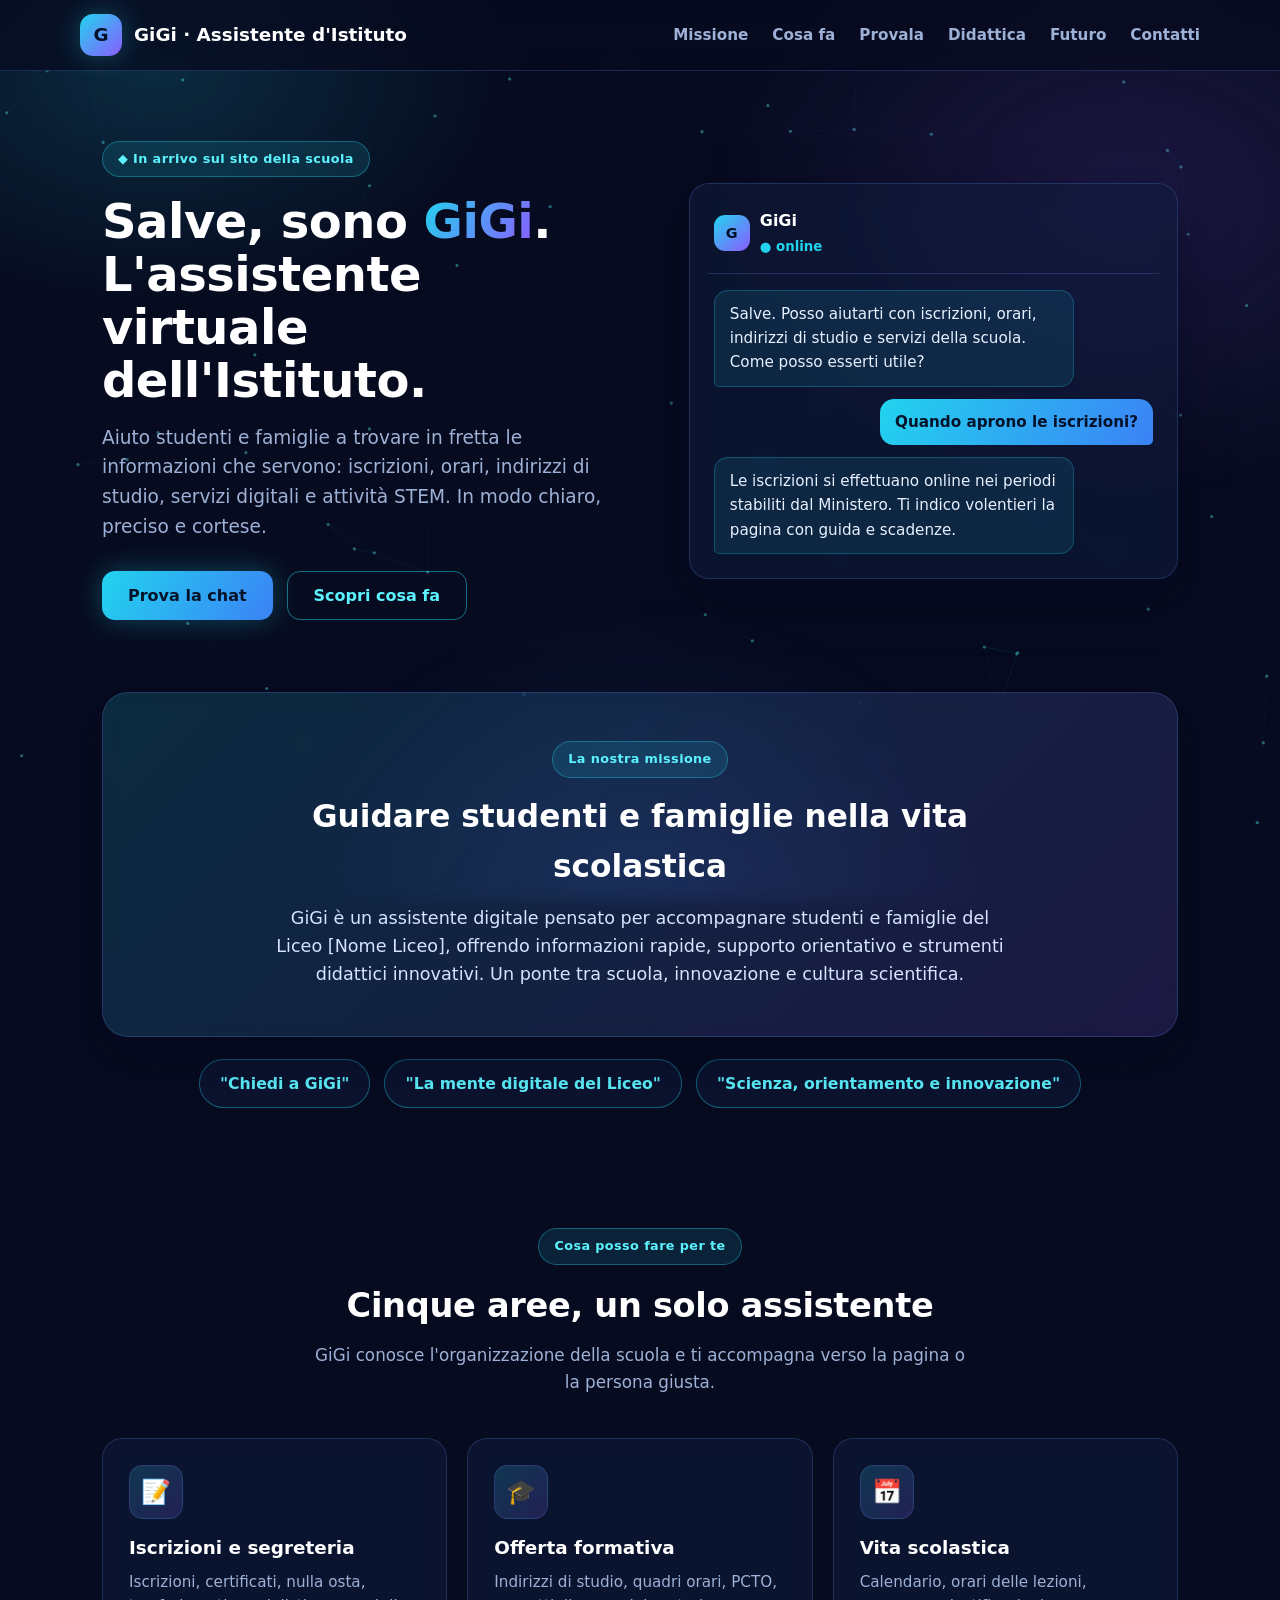
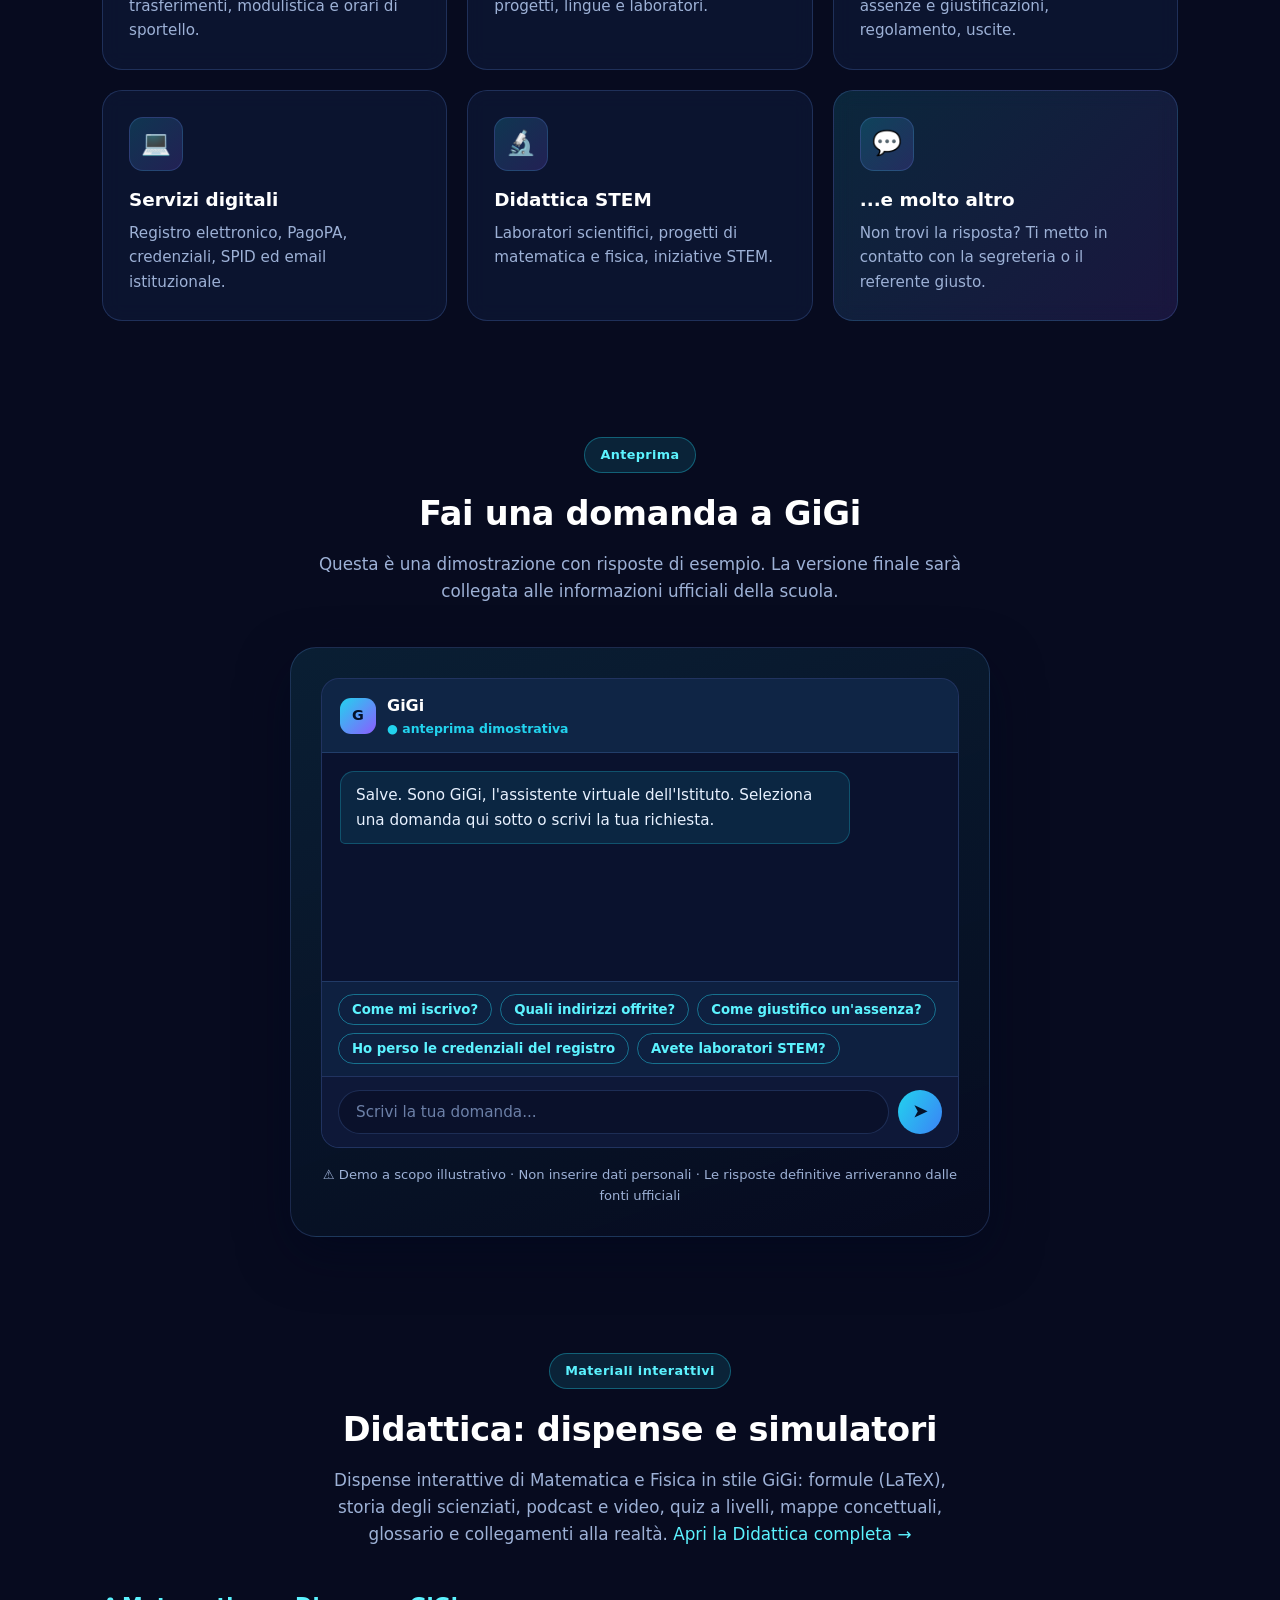
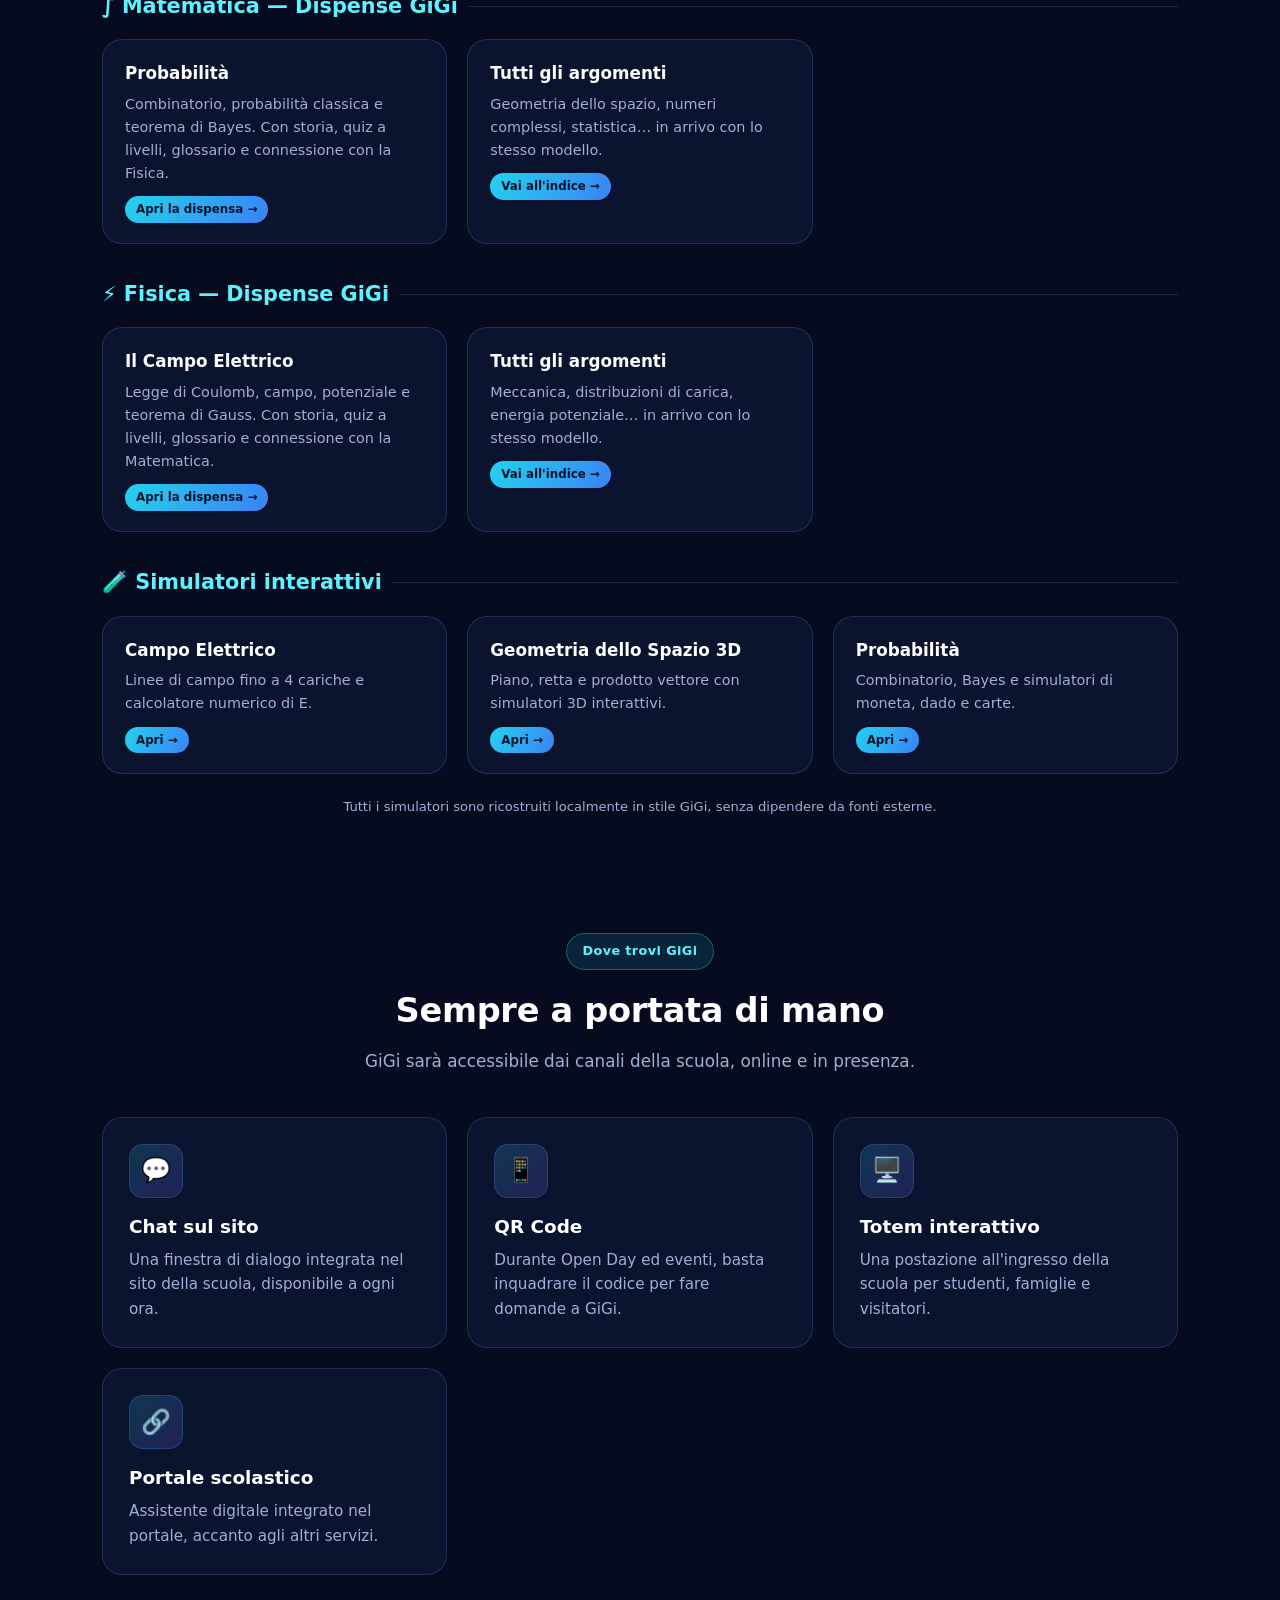
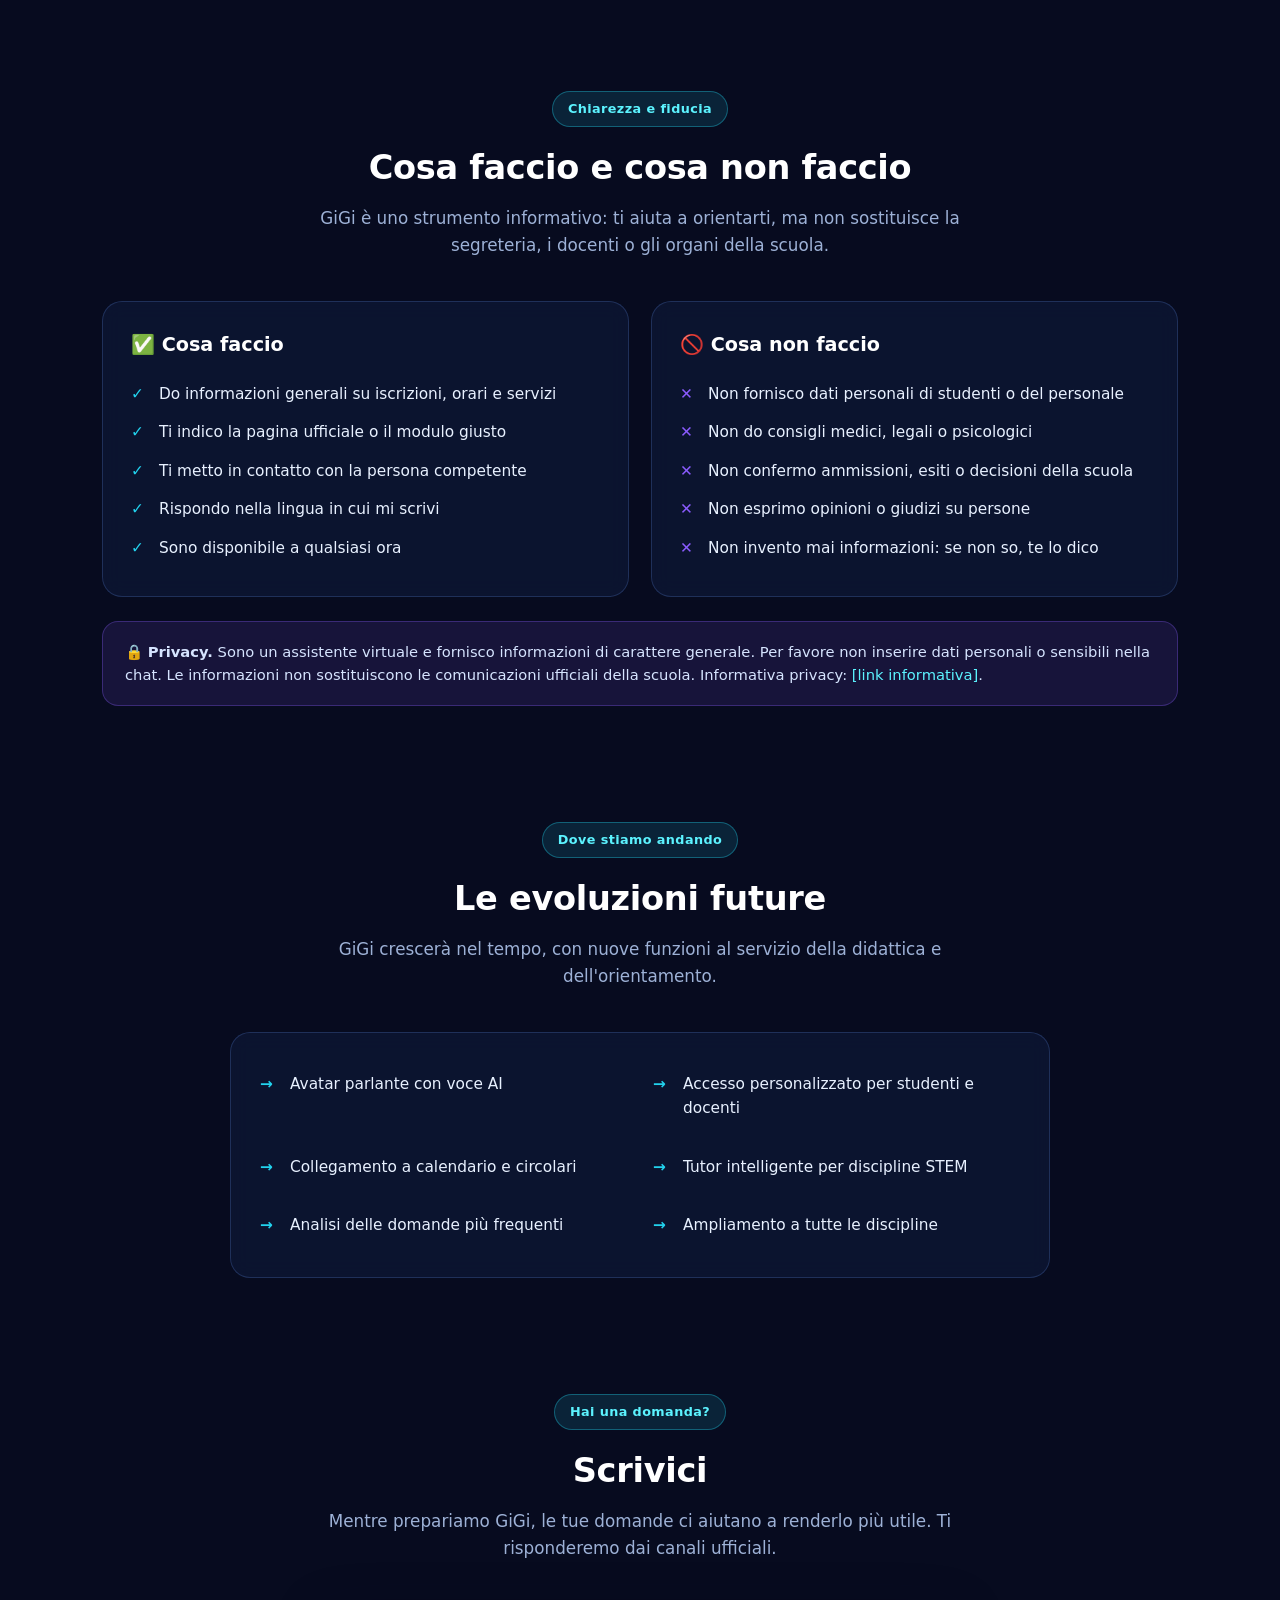
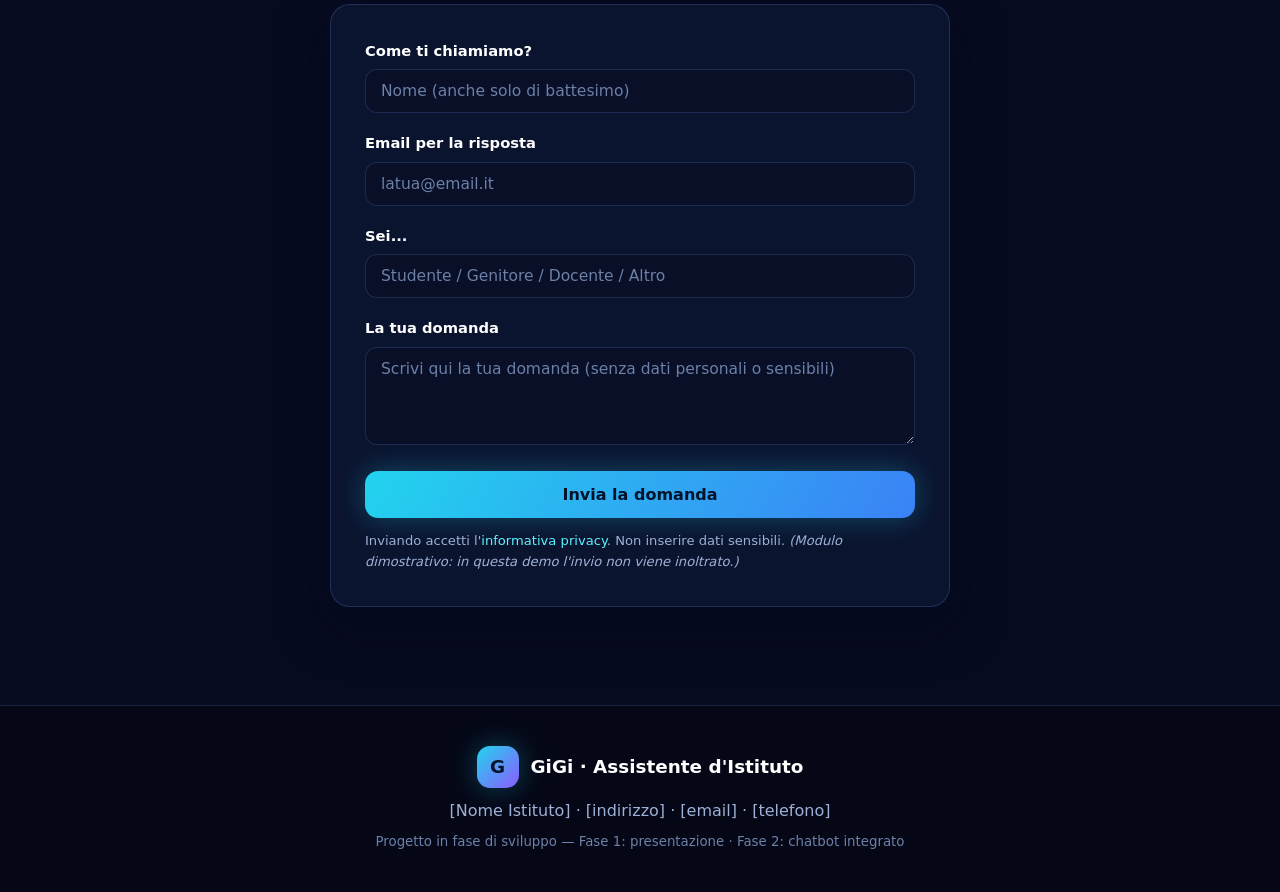
==== index.html @ d3230849 "Settimo commit aggiunti file didattica" ====
<!DOCTYPE html>
<html lang="it">
<head>
<meta charset="UTF-8">
<meta name="viewport" content="width=device-width, initial-scale=1.0">
<title>GiGi — l'assistente virtuale dell'Istituto</title>
<style>
  :root{
    --bg:#070b1f;--bg2:#0b1230;--panel:rgba(16,26,58,.62);--panel-solid:#0e1838;
    --cyan:#22d3ee;--cyan-bright:#5cf3ff;--blue:#3b82f6;--violet:#8b5cff;
    --ink:#e8f1ff;--muted:#9db1d6;--line:rgba(110,160,255,.20);
    --glow:0 0 28px rgba(34,211,238,.30);--shadow:0 18px 50px rgba(0,8,30,.55);--radius:20px;
  }
  *{box-sizing:border-box;margin:0;padding:0}
  html{scroll-behavior:smooth}
  body{font-family:'Segoe UI',system-ui,-apple-system,sans-serif;background:var(--bg);color:var(--ink);line-height:1.6;overflow-x:hidden}
  #neural{position:fixed;inset:0;z-index:0;opacity:.55}
  .glow-bg{position:fixed;inset:0;z-index:0;pointer-events:none;background:radial-gradient(600px 400px at 12% 8%,rgba(34,211,238,.16),transparent 60%),radial-gradient(700px 500px at 88% 22%,rgba(139,92,255,.16),transparent 60%),radial-gradient(600px 500px at 50% 100%,rgba(59,130,246,.14),transparent 60%)}
  .wrap{max-width:1120px;margin:0 auto;padding:0 22px;position:relative;z-index:2}
  a{color:var(--cyan-bright);text-decoration:none}
  header{position:sticky;top:0;z-index:30;background:rgba(7,11,31,.72);backdrop-filter:blur(14px);border-bottom:1px solid var(--line)}
  .nav{display:flex;align-items:center;justify-content:space-between;padding:14px 0}
  .brand{display:flex;align-items:center;gap:12px;font-weight:700;font-size:1.15rem;color:#fff}
  .badge{width:42px;height:42px;border-radius:13px;background:linear-gradient(135deg,var(--cyan),var(--violet));display:grid;place-items:center;color:#04122a;font-weight:800;box-shadow:var(--glow)}
  .nav-links{display:flex;gap:24px;font-size:.95rem;font-weight:600}
  .nav-links a{color:var(--muted)}
  .nav-links a:hover{color:var(--cyan-bright)}
  @media(max-width:780px){.nav-links{display:none}}
  .hero{display:grid;grid-template-columns:1.05fr .95fr;gap:46px;align-items:center;padding:70px 0 54px}
  @media(max-width:860px){.hero{grid-template-columns:1fr;gap:34px;text-align:center}}
  .pill{display:inline-block;background:rgba(34,211,238,.12);color:var(--cyan-bright);font-weight:700;font-size:.8rem;padding:7px 15px;border-radius:999px;letter-spacing:.4px;border:1px solid rgba(34,211,238,.35)}
  .hero h1{font-size:3rem;line-height:1.1;color:#fff;margin:18px 0 16px;font-weight:800;letter-spacing:-.5px}
  .hero h1 span{background:linear-gradient(120deg,var(--cyan),var(--violet));-webkit-background-clip:text;background-clip:text;-webkit-text-fill-color:transparent}
  .hero p.lead{font-size:1.16rem;color:var(--muted);max-width:520px}
  @media(max-width:860px){.hero p.lead{margin:0 auto}}
  .cta-row{display:flex;gap:14px;margin-top:30px;flex-wrap:wrap}
  @media(max-width:860px){.cta-row{justify-content:center}}
  .btn{border:none;cursor:pointer;font-family:inherit;font-weight:700;font-size:1rem;padding:14px 26px;border-radius:13px;transition:transform .15s ease,box-shadow .2s ease}
  .btn-primary{background:linear-gradient(120deg,var(--cyan),var(--blue));color:#04122a;box-shadow:var(--glow)}
  .btn-primary:hover{transform:translateY(-2px);box-shadow:0 0 38px rgba(34,211,238,.5)}
  .btn-ghost{background:transparent;color:var(--cyan-bright);border:1.5px solid rgba(34,211,238,.5)}
  .btn-ghost:hover{background:rgba(34,211,238,.1)}
  .glass{background:var(--panel);border:1px solid var(--line);border-radius:var(--radius);backdrop-filter:blur(10px)}
  .preview{padding:18px;box-shadow:var(--shadow)}
  .preview .top{display:flex;align-items:center;gap:10px;padding:6px 6px 14px;border-bottom:1px solid var(--line)}
  .dot{width:36px;height:36px;border-radius:11px;background:linear-gradient(135deg,var(--cyan),var(--violet));display:grid;place-items:center;color:#04122a;font-weight:800;font-size:.9rem}
  .preview .top b{color:#fff}
  .preview .top small{color:var(--cyan);font-weight:700}
  .bubbles{padding:16px 6px 6px;display:flex;flex-direction:column;gap:12px}
  .b{max-width:82%;padding:11px 15px;border-radius:14px;font-size:.95rem}
  .b.bot{background:rgba(34,211,238,.10);color:var(--ink);border:1px solid rgba(34,211,238,.25);border-bottom-left-radius:5px;align-self:flex-start}
  .b.user{background:linear-gradient(120deg,var(--cyan),var(--blue));color:#04122a;font-weight:600;border-bottom-right-radius:5px;align-self:flex-end}
  section.block{padding:58px 0;position:relative;z-index:2}
  .section-head{text-align:center;max-width:660px;margin:0 auto 42px}
  .section-head .pill{margin-bottom:14px}
  .section-head h2{font-size:2.1rem;color:#fff;font-weight:800;letter-spacing:-.3px}
  .section-head p{color:var(--muted);margin-top:10px;font-size:1.05rem}
  .mission{position:relative;overflow:hidden;border-radius:26px;padding:48px 38px;text-align:center;box-shadow:var(--shadow);background:linear-gradient(135deg,rgba(34,211,238,.16),rgba(139,92,255,.16));border:1px solid var(--line);backdrop-filter:blur(8px)}
  .mission h2{font-size:1.95rem;font-weight:800;margin:14px auto 12px;max-width:780px;color:#fff}
  .mission p{font-size:1.1rem;max-width:730px;margin:0 auto;color:#d6e4ff}
  .band{display:flex;flex-wrap:wrap;justify-content:center;gap:14px;padding:22px 0 4px}
  .slogan{background:rgba(16,26,58,.6);border:1px solid rgba(34,211,238,.4);color:var(--cyan-bright);font-weight:700;padding:11px 20px;border-radius:999px;font-size:.98rem}
  .grid{display:grid;grid-template-columns:repeat(3,1fr);gap:20px}
  @media(max-width:860px){.grid{grid-template-columns:1fr 1fr}}
  @media(max-width:560px){.grid{grid-template-columns:1fr}}
  .card{padding:26px;transition:transform .15s ease,box-shadow .2s ease,border-color .2s ease}
  .card:hover{transform:translateY(-5px);box-shadow:var(--glow);border-color:rgba(34,211,238,.5)}
  .ic{width:54px;height:54px;border-radius:14px;background:linear-gradient(135deg,rgba(34,211,238,.18),rgba(139,92,255,.18));border:1px solid var(--line);display:grid;place-items:center;font-size:1.5rem;margin-bottom:14px}
  .card h3{color:#fff;font-size:1.15rem;margin-bottom:7px}
  .card p{color:var(--muted);font-size:.95rem}
  .card.accent{background:linear-gradient(135deg,rgba(34,211,238,.14),rgba(139,92,255,.14))}
  .demo-wrap{border-radius:26px;padding:30px;box-shadow:var(--shadow);max-width:700px;margin:0 auto;background:linear-gradient(160deg,rgba(34,211,238,.10),rgba(7,11,31,.2));border:1px solid var(--line)}
  .chat{background:var(--panel-solid);border-radius:18px;border:1px solid var(--line);overflow:hidden;display:flex;flex-direction:column;height:470px}
  .chat-head{display:flex;align-items:center;gap:11px;padding:14px 18px;background:rgba(34,211,238,.07);border-bottom:1px solid var(--line)}
  .chat-head b{color:#fff}
  .chat-head small{display:block;color:var(--cyan);font-weight:700;font-size:.78rem}
  .chat-body{flex:1;overflow-y:auto;padding:18px;display:flex;flex-direction:column;gap:12px;background:rgba(7,11,31,.4)}
  .chat-body .b{max-width:85%}
  .suggest{display:flex;flex-wrap:wrap;gap:8px;padding:12px 16px;border-top:1px solid var(--line);background:rgba(34,211,238,.04)}
  .chip{background:transparent;border:1px solid rgba(34,211,238,.45);color:var(--cyan-bright);font-family:inherit;font-weight:600;font-size:.83rem;padding:7px 13px;border-radius:999px;cursor:pointer;transition:all .15s ease}
  .chip:hover{background:var(--cyan);color:#04122a}
  .chat-input{display:flex;gap:9px;padding:13px 16px;border-top:1px solid var(--line);background:var(--panel-solid)}
  .chat-input input{flex:1;border:1px solid var(--line);background:rgba(7,11,31,.5);color:var(--ink);border-radius:999px;padding:11px 17px;font-family:inherit;font-size:.95rem;outline:none}
  .chat-input input::placeholder{color:#6c80a8}
  .chat-input input:focus{border-color:var(--cyan)}
  .chat-input button{border:none;background:linear-gradient(120deg,var(--cyan),var(--blue));color:#04122a;width:44px;height:44px;border-radius:50%;cursor:pointer;font-size:1.05rem;display:grid;place-items:center;font-weight:800}
  .demo-note{text-align:center;color:var(--muted);font-size:.82rem;margin-top:16px}
  .dgroup{display:flex;align-items:center;gap:10px;font-size:1.3rem;color:var(--cyan-bright);margin:34px 0 16px;font-weight:700}
  .dgroup::after{content:"";flex:1;height:1px;background:var(--line)}
  .dcard{display:block;padding:20px 22px;text-decoration:none}
  .dcard h3{color:#fff;font-size:1.05rem;margin-bottom:6px}
  .dcard p{color:var(--muted);font-size:.9rem;margin-bottom:10px}
  .dcard .tag{display:inline-block;font-size:.74rem;font-weight:700;color:#04122a;background:linear-gradient(120deg,var(--cyan),var(--blue));padding:4px 11px;border-radius:999px}
  .dcard.soon{opacity:.65}
  .dcard.soon .tag{background:rgba(139,92,255,.3);color:var(--cyan-bright)}
  .two{display:grid;grid-template-columns:1fr 1fr;gap:22px}
  @media(max-width:760px){.two{grid-template-columns:1fr}}
  .panel{padding:28px}
  .panel h3{color:#fff;display:flex;align-items:center;gap:9px;margin-bottom:14px;font-size:1.2rem}
  .panel ul{list-style:none}
  .panel li{padding:7px 0 7px 28px;position:relative;color:var(--ink);font-size:.96rem}
  .panel.do li::before{content:"✓";position:absolute;left:0;color:var(--cyan);font-weight:800}
  .panel.dont li::before{content:"✕";position:absolute;left:0;color:var(--violet);font-weight:800}
  .disclaimer{border-radius:16px;padding:18px 22px;margin-top:24px;color:#d6e4ff;font-size:.92rem;background:rgba(139,92,255,.12);border:1px solid rgba(139,92,255,.3)}
  .future{display:grid;grid-template-columns:1fr 1fr;gap:12px 26px;max-width:760px;margin:0 auto}
  @media(max-width:620px){.future{grid-template-columns:1fr}}
  .future li{list-style:none;padding:11px 0 11px 30px;position:relative;color:var(--ink)}
  .future li::before{content:"→";position:absolute;left:0;color:var(--cyan);font-weight:800}
  .form-wrap{max-width:620px;margin:0 auto;padding:34px;box-shadow:var(--shadow)}
  .field{margin-bottom:18px}
  .field label{display:block;font-weight:700;color:#fff;margin-bottom:7px;font-size:.92rem}
  .field input,.field textarea{width:100%;border:1px solid var(--line);background:rgba(7,11,31,.5);color:var(--ink);border-radius:12px;padding:12px 15px;font-family:inherit;font-size:.97rem;outline:none;resize:vertical}
  .field input::placeholder,.field textarea::placeholder{color:#6c80a8}
  .field input:focus,.field textarea:focus{border-color:var(--cyan)}
  .form-msg{display:none;background:rgba(34,211,238,.12);color:var(--cyan-bright);border:1px solid rgba(34,211,238,.35);border-radius:12px;padding:14px 18px;margin-top:8px;font-weight:600}
  .privacy-mini{font-size:.82rem;color:var(--muted);margin-top:12px}
  footer{background:rgba(5,8,22,.85);color:#aebbd6;padding:40px 0;margin-top:40px;text-align:center;border-top:1px solid var(--line);position:relative;z-index:2}
  footer .brand{color:#fff;justify-content:center;margin-bottom:10px}
  footer p{color:var(--muted)}
  footer small{color:#6c80a8;display:block;margin-top:8px}
</style>
</head>
<body>

<canvas id="neural"></canvas>
<div class="glow-bg"></div>

<header>
  <div class="wrap nav">
    <div class="brand"><span class="badge">G</span> GiGi · Assistente d'Istituto</div>
    <nav class="nav-links">
      <a href="#missione">Missione</a>
      <a href="#aree">Cosa fa</a>
      <a href="#demo">Provala</a>
      <a href="#didattica">Didattica</a>
      <a href="#futuro">Futuro</a>
      <a href="#contatto">Contatti</a>
    </nav>
  </div>
</header>

<div class="wrap">
  <section class="hero">
    <div>
      <span class="pill">◆ In arrivo sul sito della scuola</span>
      <h1>Salve, sono <span>GiGi</span>.<br>L'assistente virtuale dell'Istituto.</h1>
      <p class="lead">Aiuto studenti e famiglie a trovare in fretta le informazioni che servono: iscrizioni, orari, indirizzi di studio, servizi digitali e attività STEM. In modo chiaro, preciso e cortese.</p>
      <div class="cta-row">
        <button class="btn btn-primary" onclick="document.getElementById('demo').scrollIntoView()">Prova la chat</button>
        <button class="btn btn-ghost" onclick="document.getElementById('aree').scrollIntoView()">Scopri cosa fa</button>
      </div>
    </div>
    <div class="preview glass" aria-hidden="true">
      <div class="top"><span class="dot">G</span><div><b>GiGi</b><br><small>● online</small></div></div>
      <div class="bubbles">
        <div class="b bot">Salve. Posso aiutarti con iscrizioni, orari, indirizzi di studio e servizi della scuola. Come posso esserti utile?</div>
        <div class="b user">Quando aprono le iscrizioni?</div>
        <div class="b bot">Le iscrizioni si effettuano online nei periodi stabiliti dal Ministero. Ti indico volentieri la pagina con guida e scadenze.</div>
      </div>
    </div>
  </section>
</div>

<div class="wrap">
  <section class="block" id="missione" style="padding-top:18px">
    <div class="mission">
      <span class="pill">La nostra missione</span>
      <h2>Guidare studenti e famiglie nella vita scolastica</h2>
      <p>GiGi è un assistente digitale pensato per accompagnare studenti e famiglie del Liceo [Nome Liceo], offrendo informazioni rapide, supporto orientativo e strumenti didattici innovativi. Un ponte tra scuola, innovazione e cultura scientifica.</p>
    </div>
    <div class="band">
      <span class="slogan">"Chiedi a GiGi"</span>
      <span class="slogan">"La mente digitale del Liceo"</span>
      <span class="slogan">"Scienza, orientamento e innovazione"</span>
    </div>
  </section>
</div>

<section class="block" id="aree">
  <div class="wrap">
    <div class="section-head">
      <span class="pill">Cosa posso fare per te</span>
      <h2>Cinque aree, un solo assistente</h2>
      <p>GiGi conosce l'organizzazione della scuola e ti accompagna verso la pagina o la persona giusta.</p>
    </div>
    <div class="grid">
      <div class="card glass"><div class="ic">📝</div><h3>Iscrizioni e segreteria</h3><p>Iscrizioni, certificati, nulla osta, trasferimenti, modulistica e orari di sportello.</p></div>
      <div class="card glass"><div class="ic">🎓</div><h3>Offerta formativa</h3><p>Indirizzi di studio, quadri orari, PCTO, progetti, lingue e laboratori.</p></div>
      <div class="card glass"><div class="ic">📅</div><h3>Vita scolastica</h3><p>Calendario, orari delle lezioni, assenze e giustificazioni, regolamento, uscite.</p></div>
      <div class="card glass"><div class="ic">💻</div><h3>Servizi digitali</h3><p>Registro elettronico, PagoPA, credenziali, SPID ed email istituzionale.</p></div>
      <div class="card glass"><div class="ic">🔬</div><h3>Didattica STEM</h3><p>Laboratori scientifici, progetti di matematica e fisica, iniziative STEM.</p></div>
      <div class="card glass accent"><div class="ic">💬</div><h3>...e molto altro</h3><p>Non trovi la risposta? Ti metto in contatto con la segreteria o il referente giusto.</p></div>
    </div>
  </div>
</section>

<section class="block" id="demo">
  <div class="wrap">
    <div class="section-head">
      <span class="pill">Anteprima</span>
      <h2>Fai una domanda a GiGi</h2>
      <p>Questa è una dimostrazione con risposte di esempio. La versione finale sarà collegata alle informazioni ufficiali della scuola.</p>
    </div>
    <div class="demo-wrap">
      <div class="chat">
        <div class="chat-head"><span class="dot" id="chatDot">G</span><div><b id="chatName">GiGi</b><small>● anteprima dimostrativa</small></div></div>
        <div class="chat-body" id="chatBody">
          <div class="b bot">Salve. Sono GiGi, l'assistente virtuale dell'Istituto. Seleziona una domanda qui sotto o scrivi la tua richiesta.</div>
        </div>
        <div class="suggest" id="suggest">
          <button class="chip" onclick="ask(this.textContent)">Come mi iscrivo?</button>
          <button class="chip" onclick="ask(this.textContent)">Quali indirizzi offrite?</button>
          <button class="chip" onclick="ask(this.textContent)">Come giustifico un'assenza?</button>
          <button class="chip" onclick="ask(this.textContent)">Ho perso le credenziali del registro</button>
          <button class="chip" onclick="ask(this.textContent)">Avete laboratori STEM?</button>
        </div>
        <form class="chat-input" onsubmit="return sendMsg(event)">
          <input id="chatInput" type="text" placeholder="Scrivi la tua domanda..." autocomplete="off">
          <button type="submit" aria-label="Invia">➤</button>
        </form>
      </div>
      <p class="demo-note">⚠ Demo a scopo illustrativo · Non inserire dati personali · Le risposte definitive arriveranno dalle fonti ufficiali</p>
    </div>
  </div>
</section>

<section class="block" id="didattica">
  <div class="wrap">
    <div class="section-head">
      <span class="pill">Materiali interattivi</span>
      <h2>Didattica: dispense e simulatori</h2>
      <p>Dispense interattive di Matematica e Fisica in stile GiGi: formule (LaTeX), storia degli scienziati, podcast e video, quiz a livelli, mappe concettuali, glossario e collegamenti alla realtà. <a href="didattica/index.html">Apri la Didattica completa →</a></p>
    </div>

    <h3 class="dgroup">∫ Matematica — Dispense GiGi</h3>
    <div class="grid">
      <a class="dcard card glass" href="didattica/matematica-probabilita.html"><h3>Probabilità</h3><p>Combinatorio, probabilità classica e teorema di Bayes. Con storia, quiz a livelli, glossario e connessione con la Fisica.</p><span class="tag">Apri la dispensa →</span></a>
      <a class="dcard card glass" href="didattica/index.html"><h3>Tutti gli argomenti</h3><p>Geometria dello spazio, numeri complessi, statistica… in arrivo con lo stesso modello.</p><span class="tag">Vai all'indice →</span></a>
    </div>

    <h3 class="dgroup">⚡ Fisica — Dispense GiGi</h3>
    <div class="grid">
      <a class="dcard card glass" href="didattica/fisica-campo-elettrico.html"><h3>Il Campo Elettrico</h3><p>Legge di Coulomb, campo, potenziale e teorema di Gauss. Con storia, quiz a livelli, glossario e connessione con la Matematica.</p><span class="tag">Apri la dispensa →</span></a>
      <a class="dcard card glass" href="didattica/index.html"><h3>Tutti gli argomenti</h3><p>Meccanica, distribuzioni di carica, energia potenziale… in arrivo con lo stesso modello.</p><span class="tag">Vai all'indice →</span></a>
    </div>

    <h3 class="dgroup">🧪 Simulatori interattivi</h3>
    <div class="grid">
      <a class="dcard card glass" href="didattica/sim-campo-elettrico.html"><h3>Campo Elettrico</h3><p>Linee di campo fino a 4 cariche e calcolatore numerico di E.</p><span class="tag">Apri →</span></a>
      <a class="dcard card glass" href="didattica/sim-geometria-spazio.html"><h3>Geometria dello Spazio 3D</h3><p>Piano, retta e prodotto vettore con simulatori 3D interattivi.</p><span class="tag">Apri →</span></a>
      <a class="dcard card glass" href="didattica/sim-probabilita.html"><h3>Probabilità</h3><p>Combinatorio, Bayes e simulatori di moneta, dado e carte.</p><span class="tag">Apri →</span></a>
    </div>

    <p class="demo-note" style="margin-top:22px">Tutti i simulatori sono ricostruiti localmente in stile GiGi, senza dipendere da fonti esterne.</p>
  </div>
</section>

<section class="block" id="modalita">
  <div class="wrap">
    <div class="section-head">
      <span class="pill">Dove trovi GiGi</span>
      <h2>Sempre a portata di mano</h2>
      <p>GiGi sarà accessibile dai canali della scuola, online e in presenza.</p>
    </div>
    <div class="grid">
      <div class="card glass"><div class="ic">💬</div><h3>Chat sul sito</h3><p>Una finestra di dialogo integrata nel sito della scuola, disponibile a ogni ora.</p></div>
      <div class="card glass"><div class="ic">📱</div><h3>QR Code</h3><p>Durante Open Day ed eventi, basta inquadrare il codice per fare domande a GiGi.</p></div>
      <div class="card glass"><div class="ic">🖥️</div><h3>Totem interattivo</h3><p>Una postazione all'ingresso della scuola per studenti, famiglie e visitatori.</p></div>
      <div class="card glass"><div class="ic">🔗</div><h3>Portale scolastico</h3><p>Assistente digitale integrato nel portale, accanto agli altri servizi.</p></div>
    </div>
  </div>
</section>

<section class="block" id="trasparenza">
  <div class="wrap">
    <div class="section-head">
      <span class="pill">Chiarezza e fiducia</span>
      <h2>Cosa faccio e cosa non faccio</h2>
      <p>GiGi è uno strumento informativo: ti aiuta a orientarti, ma non sostituisce la segreteria, i docenti o gli organi della scuola.</p>
    </div>
    <div class="two">
      <div class="panel glass do">
        <h3>✅ Cosa faccio</h3>
        <ul>
          <li>Do informazioni generali su iscrizioni, orari e servizi</li>
          <li>Ti indico la pagina ufficiale o il modulo giusto</li>
          <li>Ti metto in contatto con la persona competente</li>
          <li>Rispondo nella lingua in cui mi scrivi</li>
          <li>Sono disponibile a qualsiasi ora</li>
        </ul>
      </div>
      <div class="panel glass dont">
        <h3>🚫 Cosa non faccio</h3>
        <ul>
          <li>Non fornisco dati personali di studenti o del personale</li>
          <li>Non do consigli medici, legali o psicologici</li>
          <li>Non confermo ammissioni, esiti o decisioni della scuola</li>
          <li>Non esprimo opinioni o giudizi su persone</li>
          <li>Non invento mai informazioni: se non so, te lo dico</li>
        </ul>
      </div>
    </div>
    <div class="disclaimer">
      🔒 <b>Privacy.</b> Sono un assistente virtuale e fornisco informazioni di carattere generale. Per favore non inserire dati personali o sensibili nella chat. Le informazioni non sostituiscono le comunicazioni ufficiali della scuola. Informativa privacy: <a href="#">[link informativa]</a>.
    </div>
  </div>
</section>

<section class="block" id="futuro">
  <div class="wrap">
    <div class="section-head">
      <span class="pill">Dove stiamo andando</span>
      <h2>Le evoluzioni future</h2>
      <p>GiGi crescerà nel tempo, con nuove funzioni al servizio della didattica e dell'orientamento.</p>
    </div>
    <div class="panel glass" style="max-width:820px;margin:0 auto">
      <ul class="future">
        <li>Avatar parlante con voce AI</li>
        <li>Accesso personalizzato per studenti e docenti</li>
        <li>Collegamento a calendario e circolari</li>
        <li>Tutor intelligente per discipline STEM</li>
        <li>Analisi delle domande più frequenti</li>
        <li>Ampliamento a tutte le discipline</li>
      </ul>
    </div>
  </div>
</section>

<section class="block" id="contatto">
  <div class="wrap">
    <div class="section-head">
      <span class="pill">Hai una domanda?</span>
      <h2>Scrivici</h2>
      <p>Mentre prepariamo GiGi, le tue domande ci aiutano a renderlo più utile. Ti risponderemo dai canali ufficiali.</p>
    </div>
    <div class="form-wrap glass">
      <form onsubmit="return submitForm(event)">
        <div class="field">
          <label for="nome">Come ti chiamiamo?</label>
          <input id="nome" type="text" placeholder="Nome (anche solo di battesimo)" required>
        </div>
        <div class="field">
          <label for="email">Email per la risposta</label>
          <input id="email" type="email" placeholder="latua@email.it" required>
        </div>
        <div class="field">
          <label for="ruolo">Sei...</label>
          <input id="ruolo" type="text" placeholder="Studente / Genitore / Docente / Altro">
        </div>
        <div class="field">
          <label for="domanda">La tua domanda</label>
          <textarea id="domanda" rows="4" placeholder="Scrivi qui la tua domanda (senza dati personali o sensibili)" required></textarea>
        </div>
        <button class="btn btn-primary" type="submit" style="width:100%">Invia la domanda</button>
        <p class="privacy-mini">Inviando accetti l'<a href="#">informativa privacy</a>. Non inserire dati sensibili. <em>(Modulo dimostrativo: in questa demo l'invio non viene inoltrato.)</em></p>
        <div class="form-msg" id="formMsg">Grazie. La tua domanda è stata registrata (demo). Nella versione finale verrà inoltrata alla segreteria.</div>
      </form>
    </div>
  </div>
</section>

<footer>
  <div class="wrap">
    <div class="brand"><span class="badge">G</span> GiGi · Assistente d'Istituto</div>
    <p>[Nome Istituto] · [indirizzo] · [email] · [telefono]</p>
    <small>Progetto in fase di sviluppo — Fase 1: presentazione · Fase 2: chatbot integrato</small>
  </div>
</footer>

<script src="gigi.js"></script>
</body>
</html>
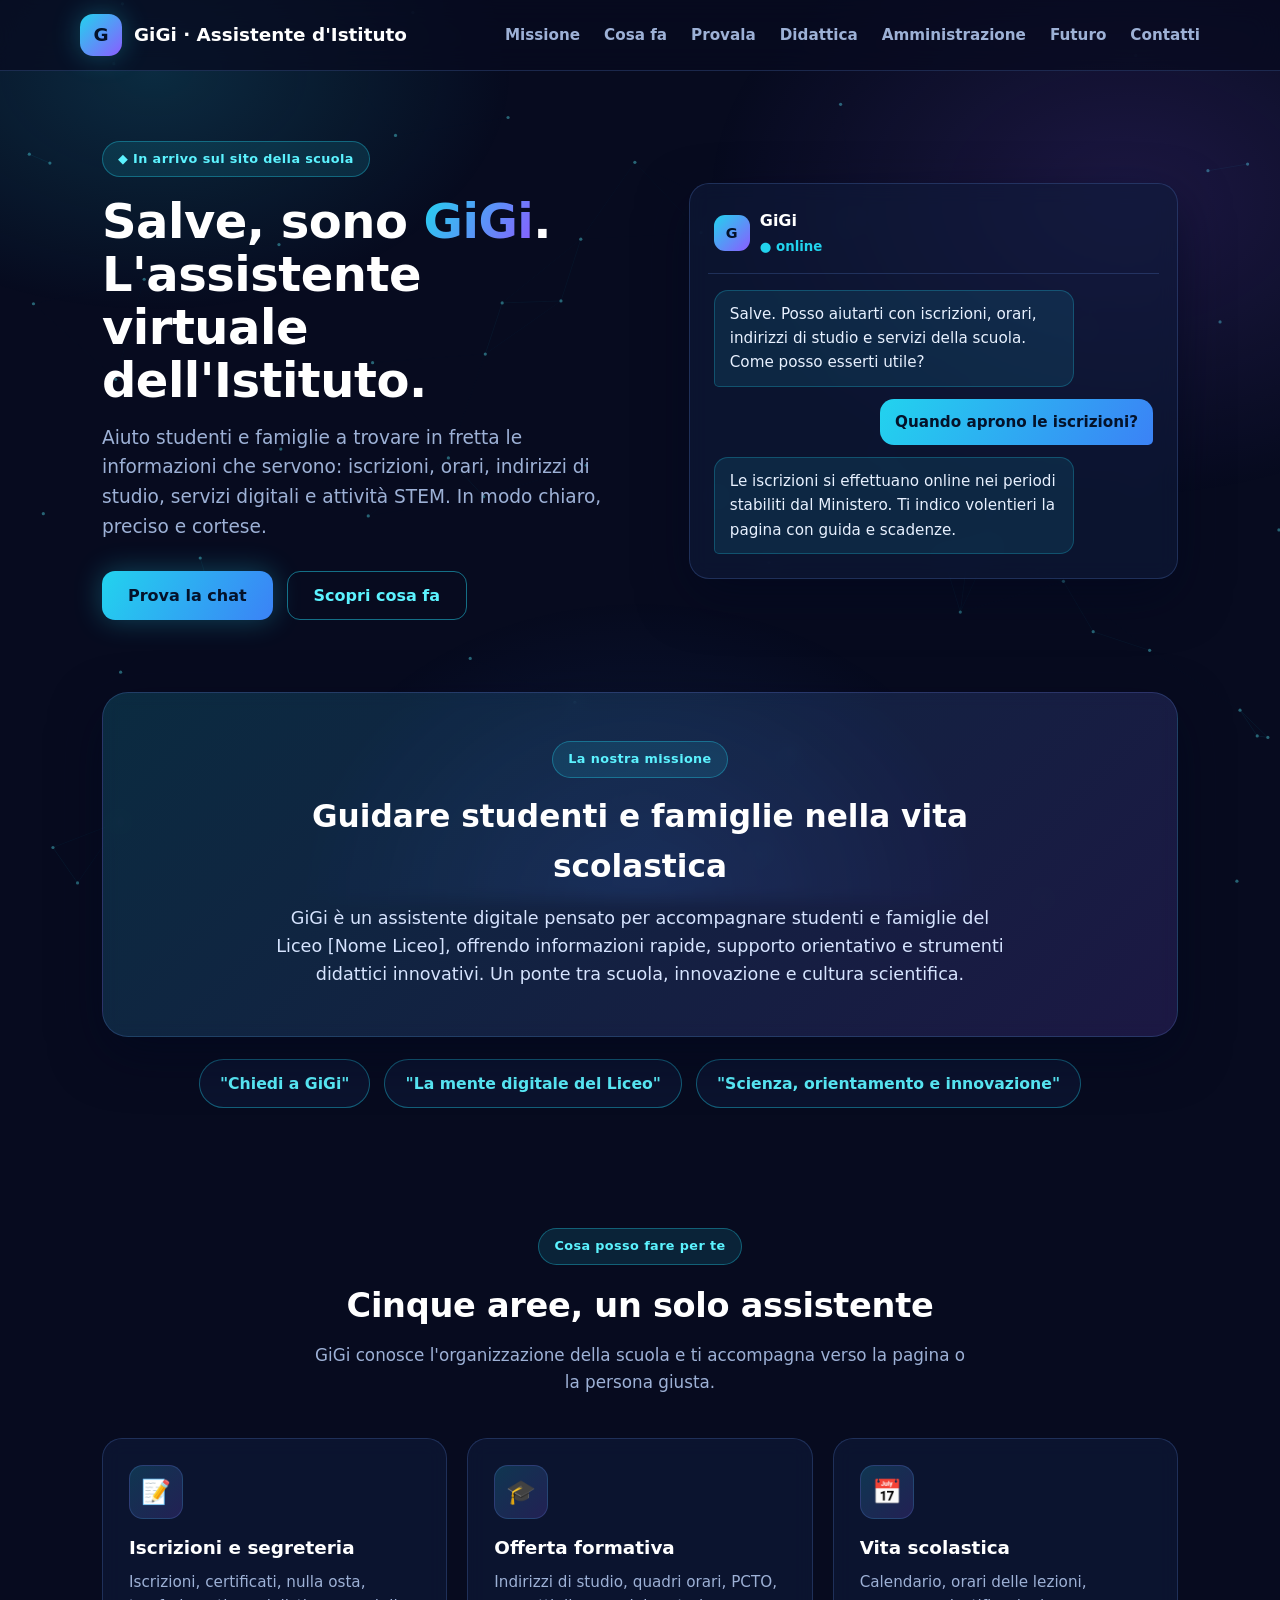
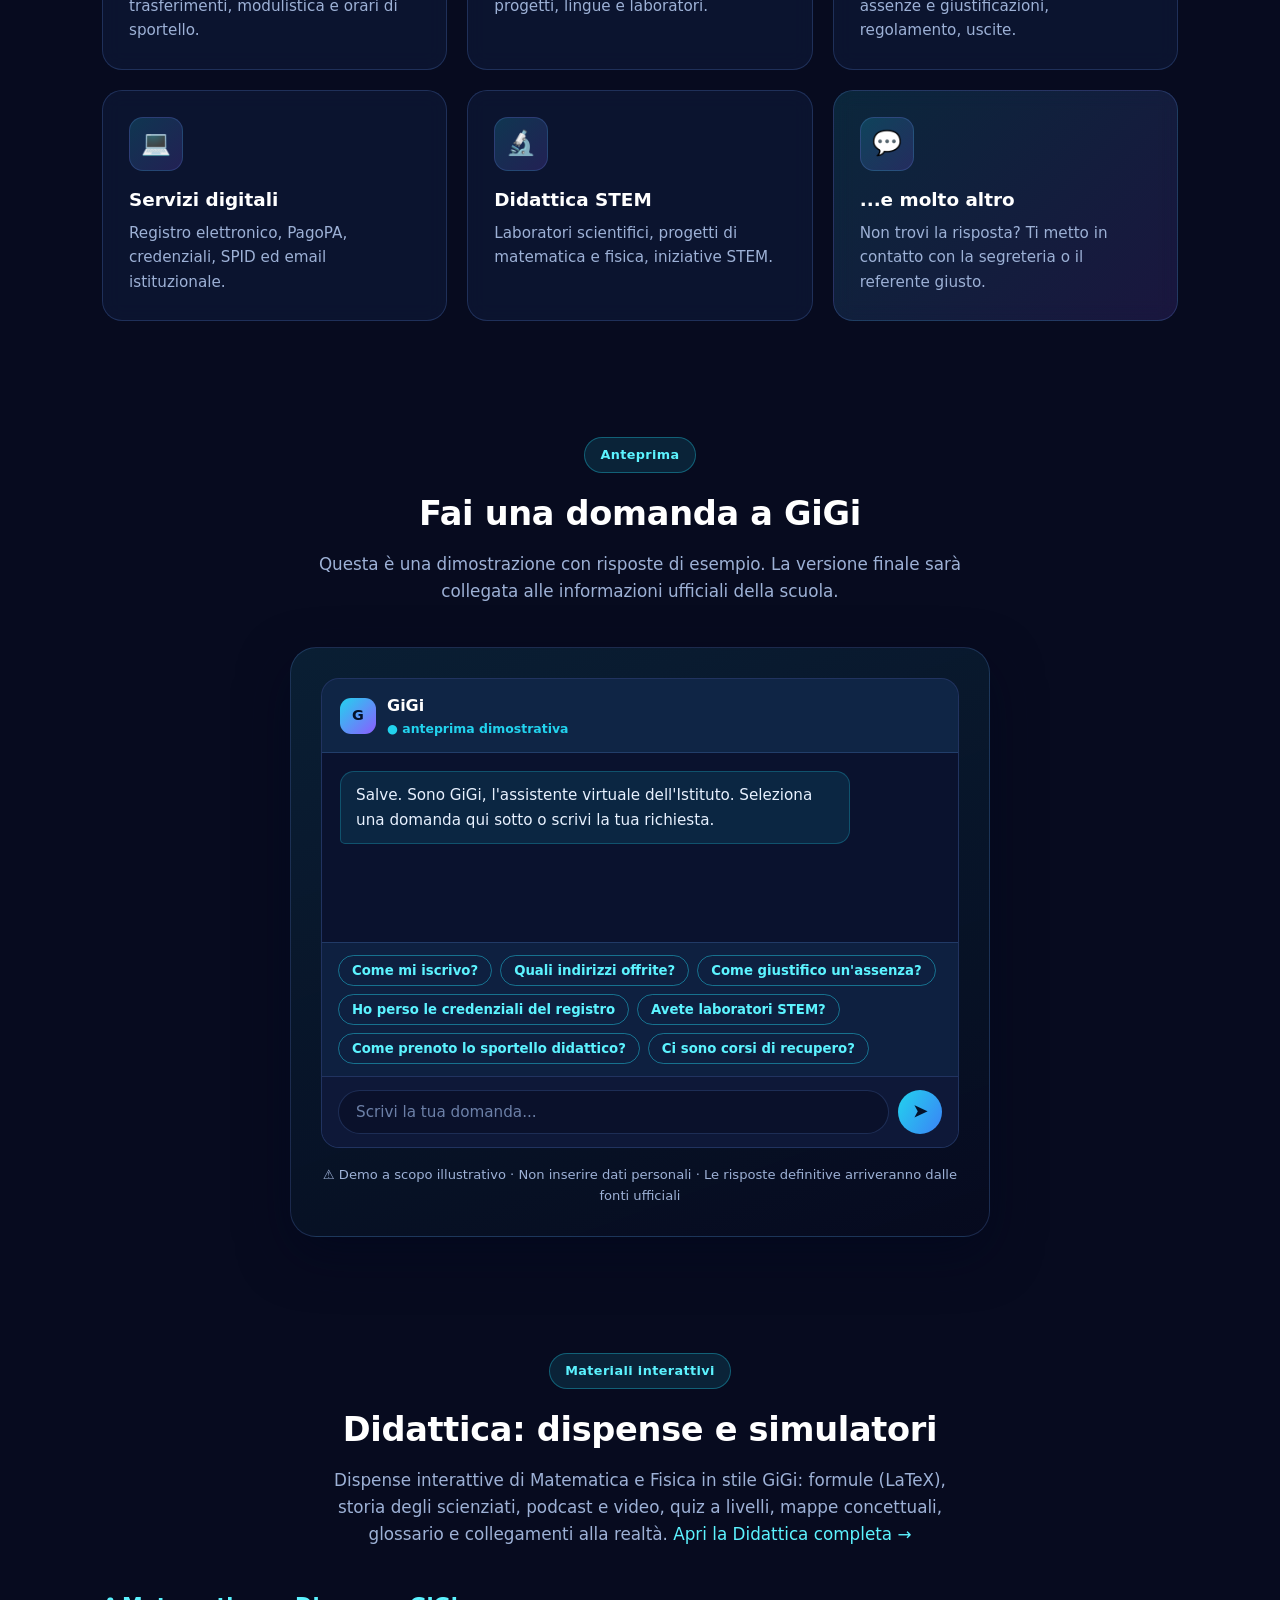
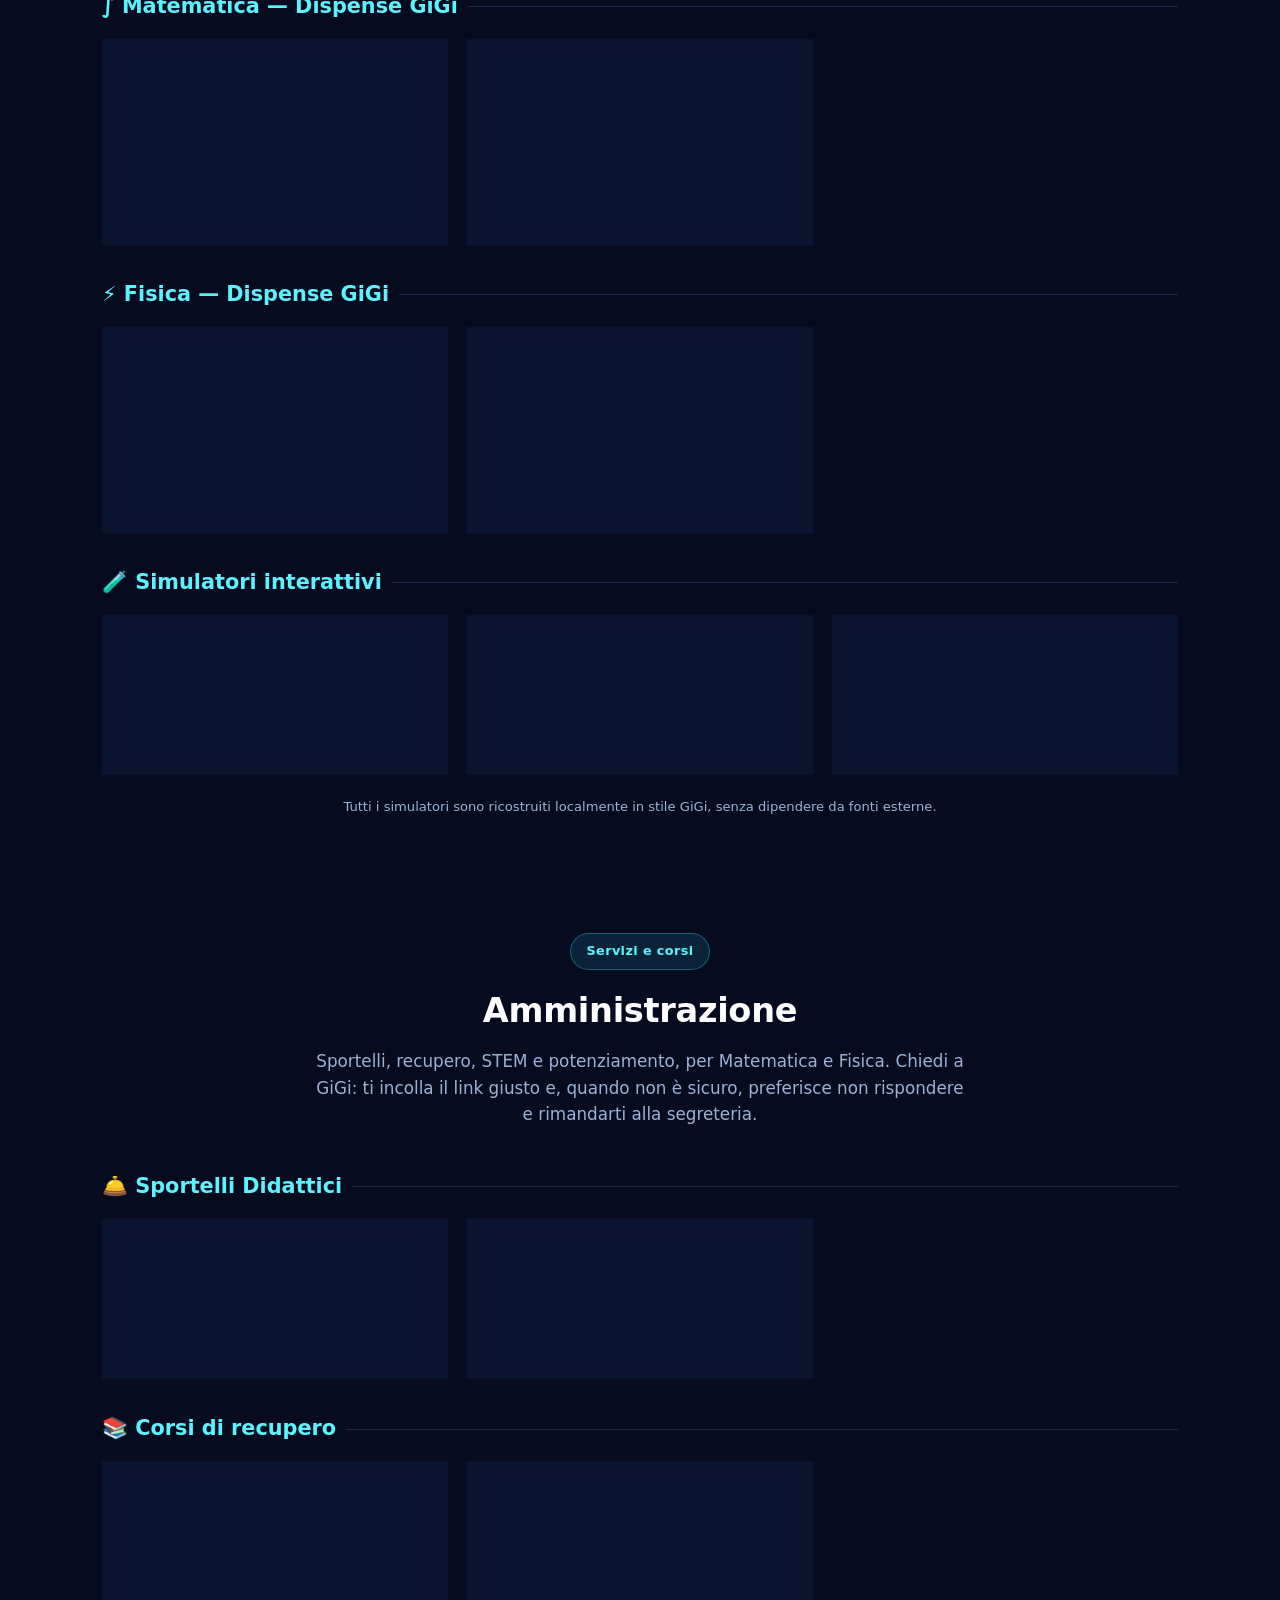
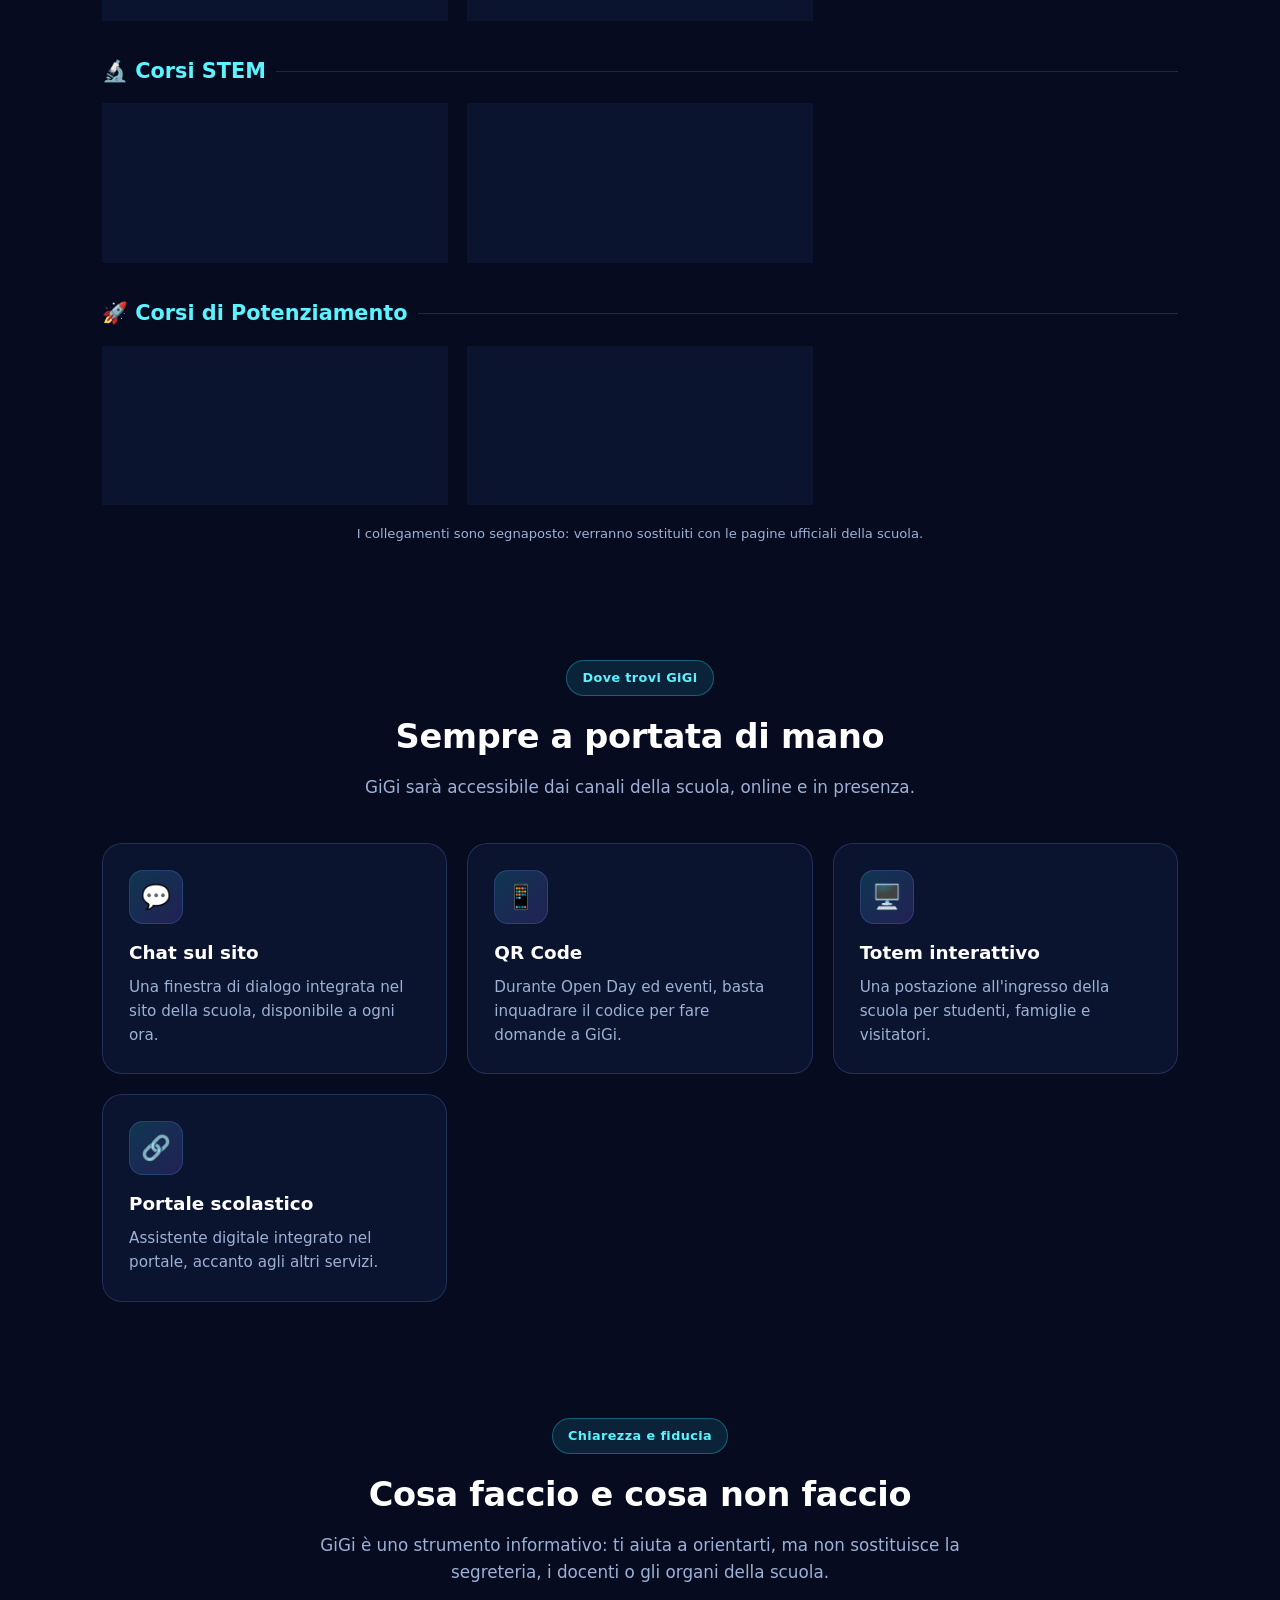
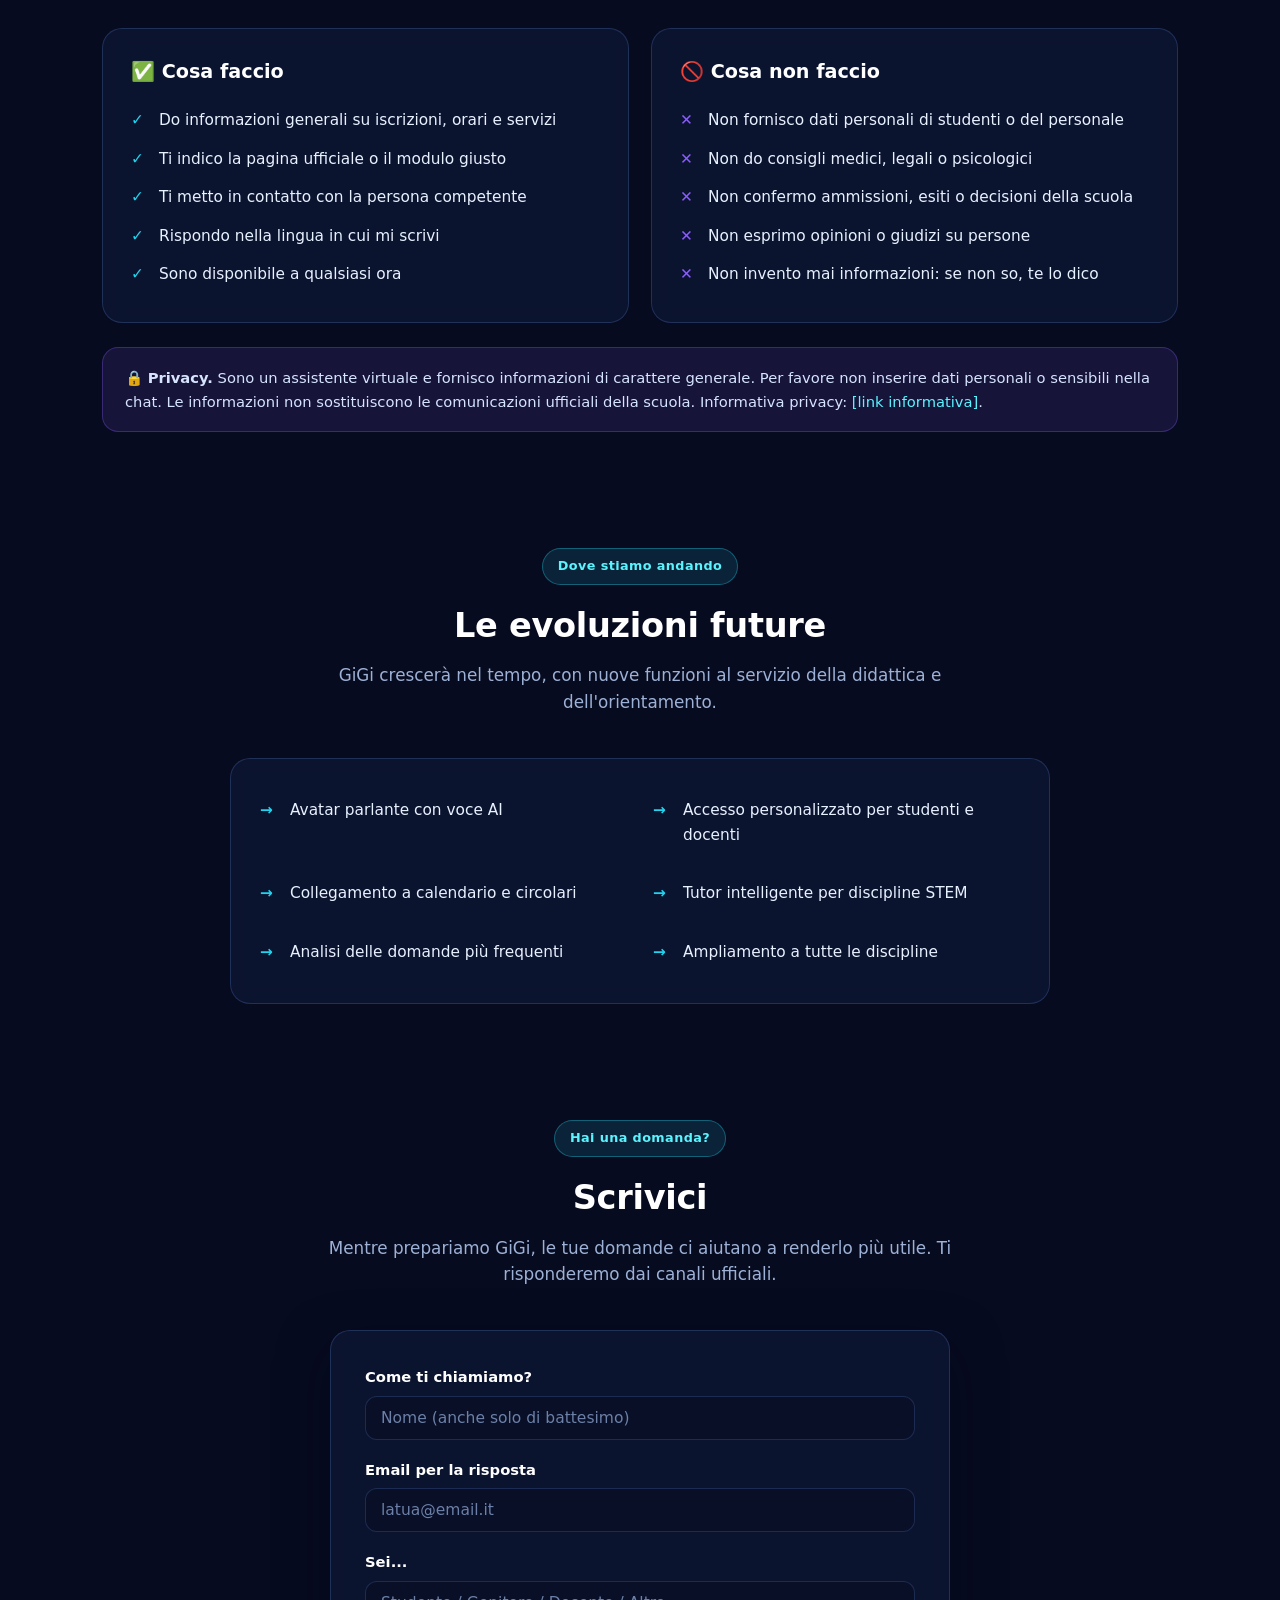
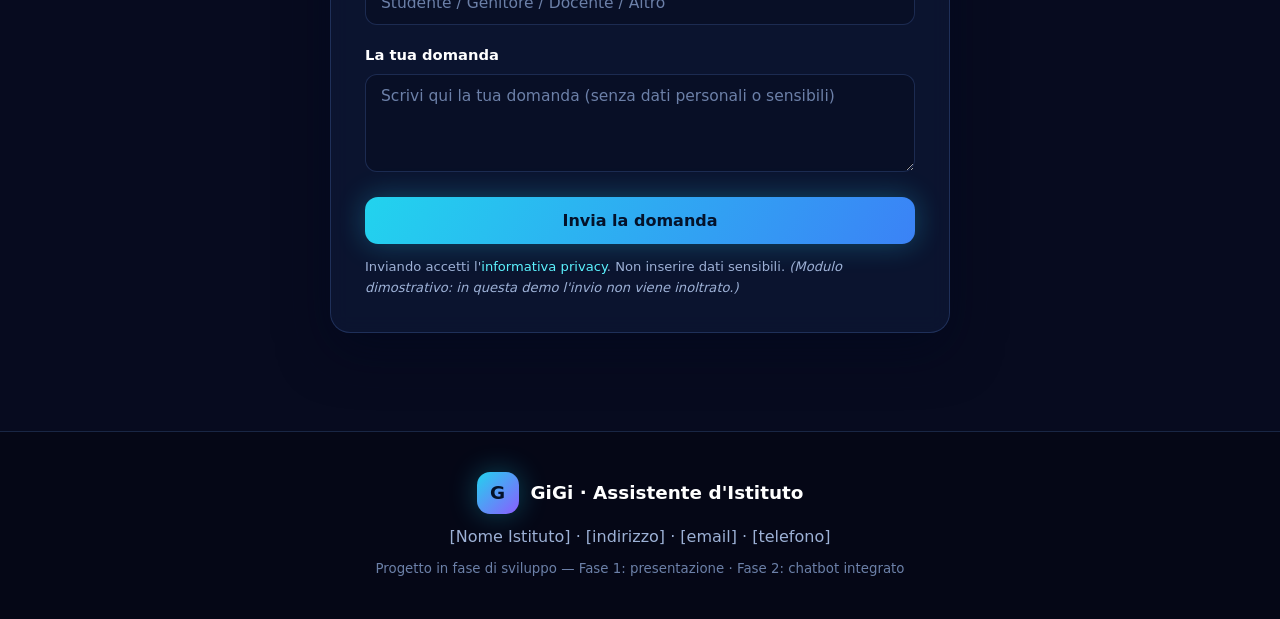
==== commit d50d3daf: "decimo commit adattamento smartphone/tablet" ====
--- a/index.html
+++ b/index.html
@@ -19,13 +19,20 @@
   .wrap{max-width:1120px;margin:0 auto;padding:0 22px;position:relative;z-index:2}
   a{color:var(--cyan-bright);text-decoration:none}
   header{position:sticky;top:0;z-index:30;background:rgba(7,11,31,.72);backdrop-filter:blur(14px);border-bottom:1px solid var(--line)}
-  .nav{display:flex;align-items:center;justify-content:space-between;padding:14px 0}
+  .nav{display:flex;align-items:center;justify-content:space-between;padding:14px 0;position:relative}
   .brand{display:flex;align-items:center;gap:12px;font-weight:700;font-size:1.15rem;color:#fff}
   .badge{width:42px;height:42px;border-radius:13px;background:linear-gradient(135deg,var(--cyan),var(--violet));display:grid;place-items:center;color:#04122a;font-weight:800;box-shadow:var(--glow)}
   .nav-links{display:flex;gap:24px;font-size:.95rem;font-weight:600}
   .nav-links a{color:var(--muted)}
   .nav-links a:hover{color:var(--cyan-bright)}
-  @media(max-width:780px){.nav-links{display:none}}
+  .menu-btn{display:none;background:rgba(34,211,238,.1);border:1px solid var(--line);color:var(--cyan-bright);border-radius:10px;padding:6px 12px;font-size:1.2rem;cursor:pointer;line-height:1}
+  @media(max-width:780px){
+    .nav-links{position:absolute;top:58px;right:12px;left:12px;flex-direction:column;gap:2px;background:rgba(10,16,40,.98);border:1px solid var(--line);border-radius:14px;padding:10px;display:none;box-shadow:var(--shadow);z-index:40}
+    .nav-links.open{display:flex}
+    .nav-links a{padding:11px 10px;border-bottom:1px solid var(--line)}
+    .nav-links a:last-child{border-bottom:none}
+    .menu-btn{display:block}
+  }
   .hero{display:grid;grid-template-columns:1.05fr .95fr;gap:46px;align-items:center;padding:70px 0 54px}
   @media(max-width:860px){.hero{grid-template-columns:1fr;gap:34px;text-align:center}}
   .pill{display:inline-block;background:rgba(34,211,238,.12);color:var(--cyan-bright);font-weight:700;font-size:.8rem;padding:7px 15px;border-radius:999px;letter-spacing:.4px;border:1px solid rgba(34,211,238,.35)}
@@ -118,6 +125,15 @@
   footer .brand{color:#fff;justify-content:center;margin-bottom:10px}
   footer p{color:var(--muted)}
   footer small{color:#6c80a8;display:block;margin-top:8px}
+  @media(max-width:560px){
+    .hero h1{font-size:2.15rem}
+    .hero{padding:46px 0 36px}
+    .section-head h2{font-size:1.6rem}
+    .mission{padding:34px 22px}
+    .mission h2{font-size:1.5rem}
+    .wrap{padding:0 16px}
+    .chat{height:60vh;min-height:420px}
+  }
 </style>
 </head>
 <body>
@@ -128,11 +144,13 @@
 <header>
   <div class="wrap nav">
     <div class="brand"><span class="badge">G</span> GiGi · Assistente d'Istituto</div>
-    <nav class="nav-links">
+    <button class="menu-btn" id="menuBtn" aria-label="Apri menu" onclick="toggleMenu()">☰</button>
+    <nav class="nav-links" id="navLinks">
       <a href="#missione">Missione</a>
       <a href="#aree">Cosa fa</a>
       <a href="#demo">Provala</a>
       <a href="#didattica">Didattica</a>
+      <a href="#amministrazione">Amministrazione</a>
       <a href="#futuro">Futuro</a>
       <a href="#contatto">Contatti</a>
     </nav>
@@ -208,11 +226,13 @@
           <div class="b bot">Salve. Sono GiGi, l'assistente virtuale dell'Istituto. Seleziona una domanda qui sotto o scrivi la tua richiesta.</div>
         </div>
         <div class="suggest" id="suggest">
-          <button class="chip" onclick="ask(this.textContent)">Come mi iscrivo?</button>
-          <button class="chip" onclick="ask(this.textContent)">Quali indirizzi offrite?</button>
-          <button class="chip" onclick="ask(this.textContent)">Come giustifico un'assenza?</button>
-          <button class="chip" onclick="ask(this.textContent)">Ho perso le credenziali del registro</button>
-          <button class="chip" onclick="ask(this.textContent)">Avete laboratori STEM?</button>
+          <button class="chip" onclick="pickChip(this.textContent)">Come mi iscrivo?</button>
+          <button class="chip" onclick="pickChip(this.textContent)">Quali indirizzi offrite?</button>
+          <button class="chip" onclick="pickChip(this.textContent)">Come giustifico un'assenza?</button>
+          <button class="chip" onclick="pickChip(this.textContent)">Ho perso le credenziali del registro</button>
+          <button class="chip" onclick="pickChip(this.textContent)">Avete laboratori STEM?</button>
+          <button class="chip" onclick="pickChip(this.textContent)">Come prenoto lo sportello didattico?</button>
+          <button class="chip" onclick="pickChip(this.textContent)">Ci sono corsi di recupero?</button>
         </div>
         <form class="chat-input" onsubmit="return sendMsg(event)">
           <input id="chatInput" type="text" placeholder="Scrivi la tua domanda..." autocomplete="off">
@@ -252,6 +272,37 @@
     </div>
 
     <p class="demo-note" style="margin-top:22px">Tutti i simulatori sono ricostruiti localmente in stile GiGi, senza dipendere da fonti esterne.</p>
+  </div>
+</section>
+
+<section class="block" id="amministrazione">
+  <div class="wrap">
+    <div class="section-head">
+      <span class="pill">Servizi e corsi</span>
+      <h2>Amministrazione</h2>
+      <p>Sportelli, recupero, STEM e potenziamento, per Matematica e Fisica. Chiedi a GiGi: ti incolla il link giusto e, quando non è sicuro, preferisce non rispondere e rimandarti alla segreteria.</p>
+    </div>
+    <h3 class="dgroup">🛎️ Sportelli Didattici</h3>
+    <div class="grid">
+      <a class="dcard card glass" href="#"><h3>Matematica</h3><p>Chiarimenti individuali con i docenti di Matematica: calendario e prenotazione.</p><span class="tag">Apri →</span></a>
+      <a class="dcard card glass" href="#"><h3>Fisica</h3><p>Chiarimenti individuali con i docenti di Fisica: calendario e prenotazione.</p><span class="tag">Apri →</span></a>
+    </div>
+    <h3 class="dgroup">📚 Corsi di recupero</h3>
+    <div class="grid">
+      <a class="dcard card glass" href="#"><h3>Matematica</h3><p>Recupero di Matematica per insufficienze e debiti formativi: calendario e iscrizione.</p><span class="tag">Apri →</span></a>
+      <a class="dcard card glass" href="#"><h3>Fisica</h3><p>Recupero di Fisica per insufficienze e debiti formativi: calendario e iscrizione.</p><span class="tag">Apri →</span></a>
+    </div>
+    <h3 class="dgroup">🔬 Corsi STEM</h3>
+    <div class="grid">
+      <a class="dcard card glass" href="#"><h3>Matematica</h3><p>Attività STEM di Matematica: laboratori, progetti e gare.</p><span class="tag">Apri →</span></a>
+      <a class="dcard card glass" href="#"><h3>Fisica</h3><p>Attività STEM di Fisica: laboratori, progetti e gare.</p><span class="tag">Apri →</span></a>
+    </div>
+    <h3 class="dgroup">🚀 Corsi di Potenziamento</h3>
+    <div class="grid">
+      <a class="dcard card glass" href="#"><h3>Matematica</h3><p>Approfondimento di Matematica oltre il programma (olimpiadi, eccellenze).</p><span class="tag">Apri →</span></a>
+      <a class="dcard card glass" href="#"><h3>Fisica</h3><p>Approfondimento di Fisica oltre il programma (olimpiadi, eccellenze).</p><span class="tag">Apri →</span></a>
+    </div>
+    <p class="demo-note" style="margin-top:18px">I collegamenti sono segnaposto: verranno sostituiti con le pagine ufficiali della scuola.</p>
   </div>
 </section>
 
@@ -370,3 +421,4 @@
 <script src="gigi.js"></script>
 </body>
 </html>
+                                                                                                                                                                                                                        
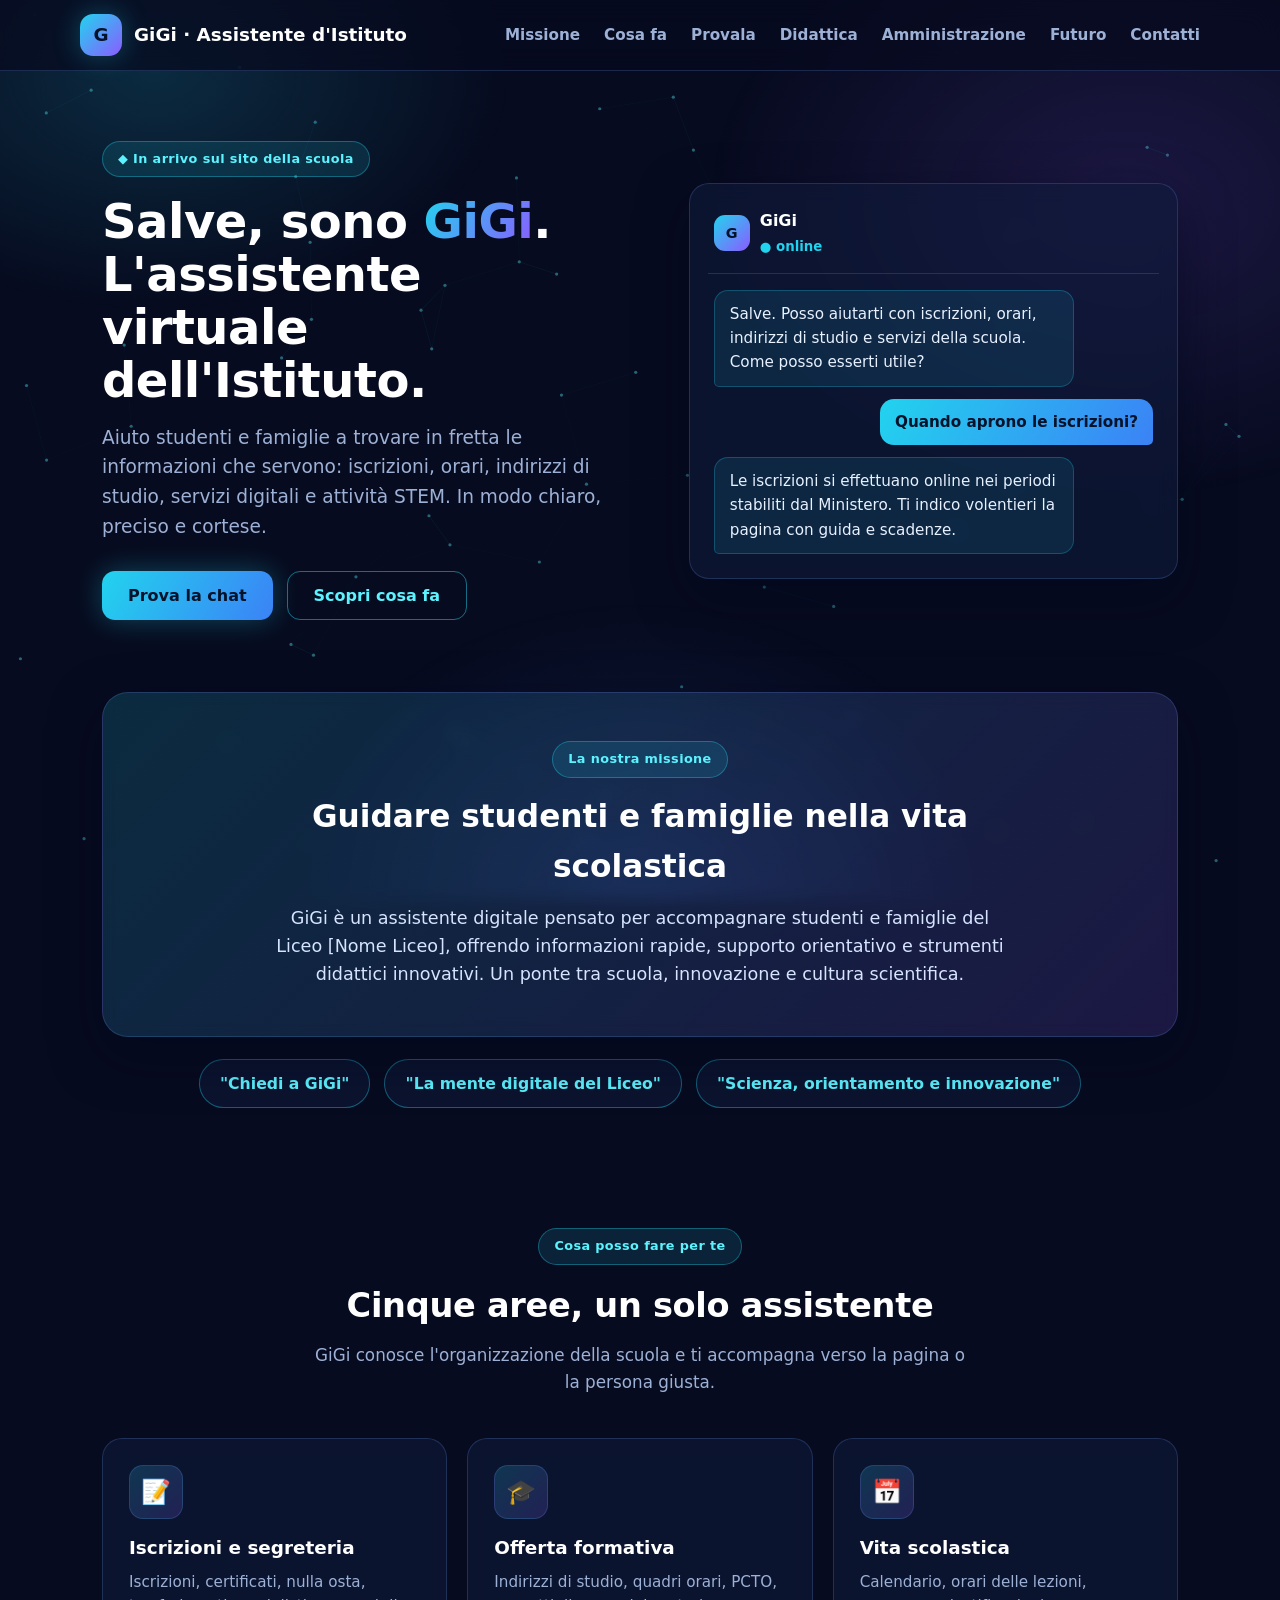
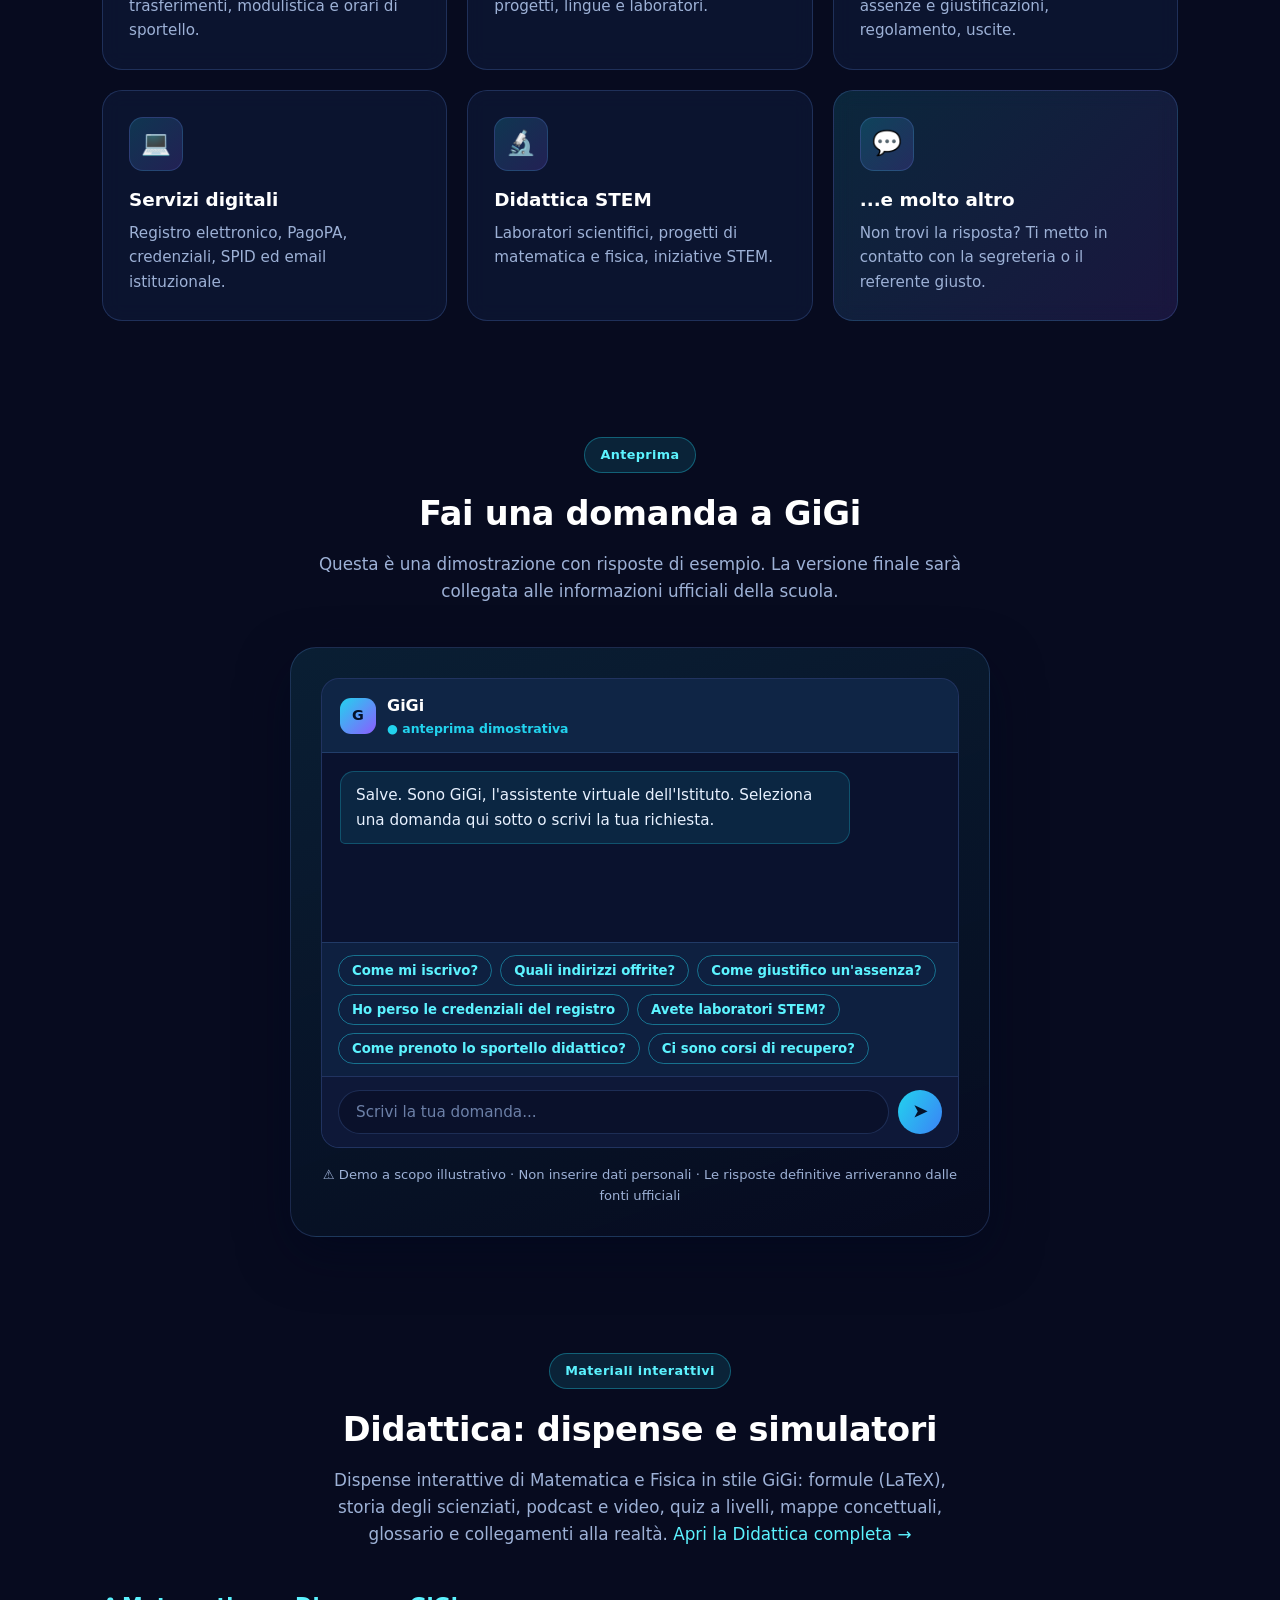
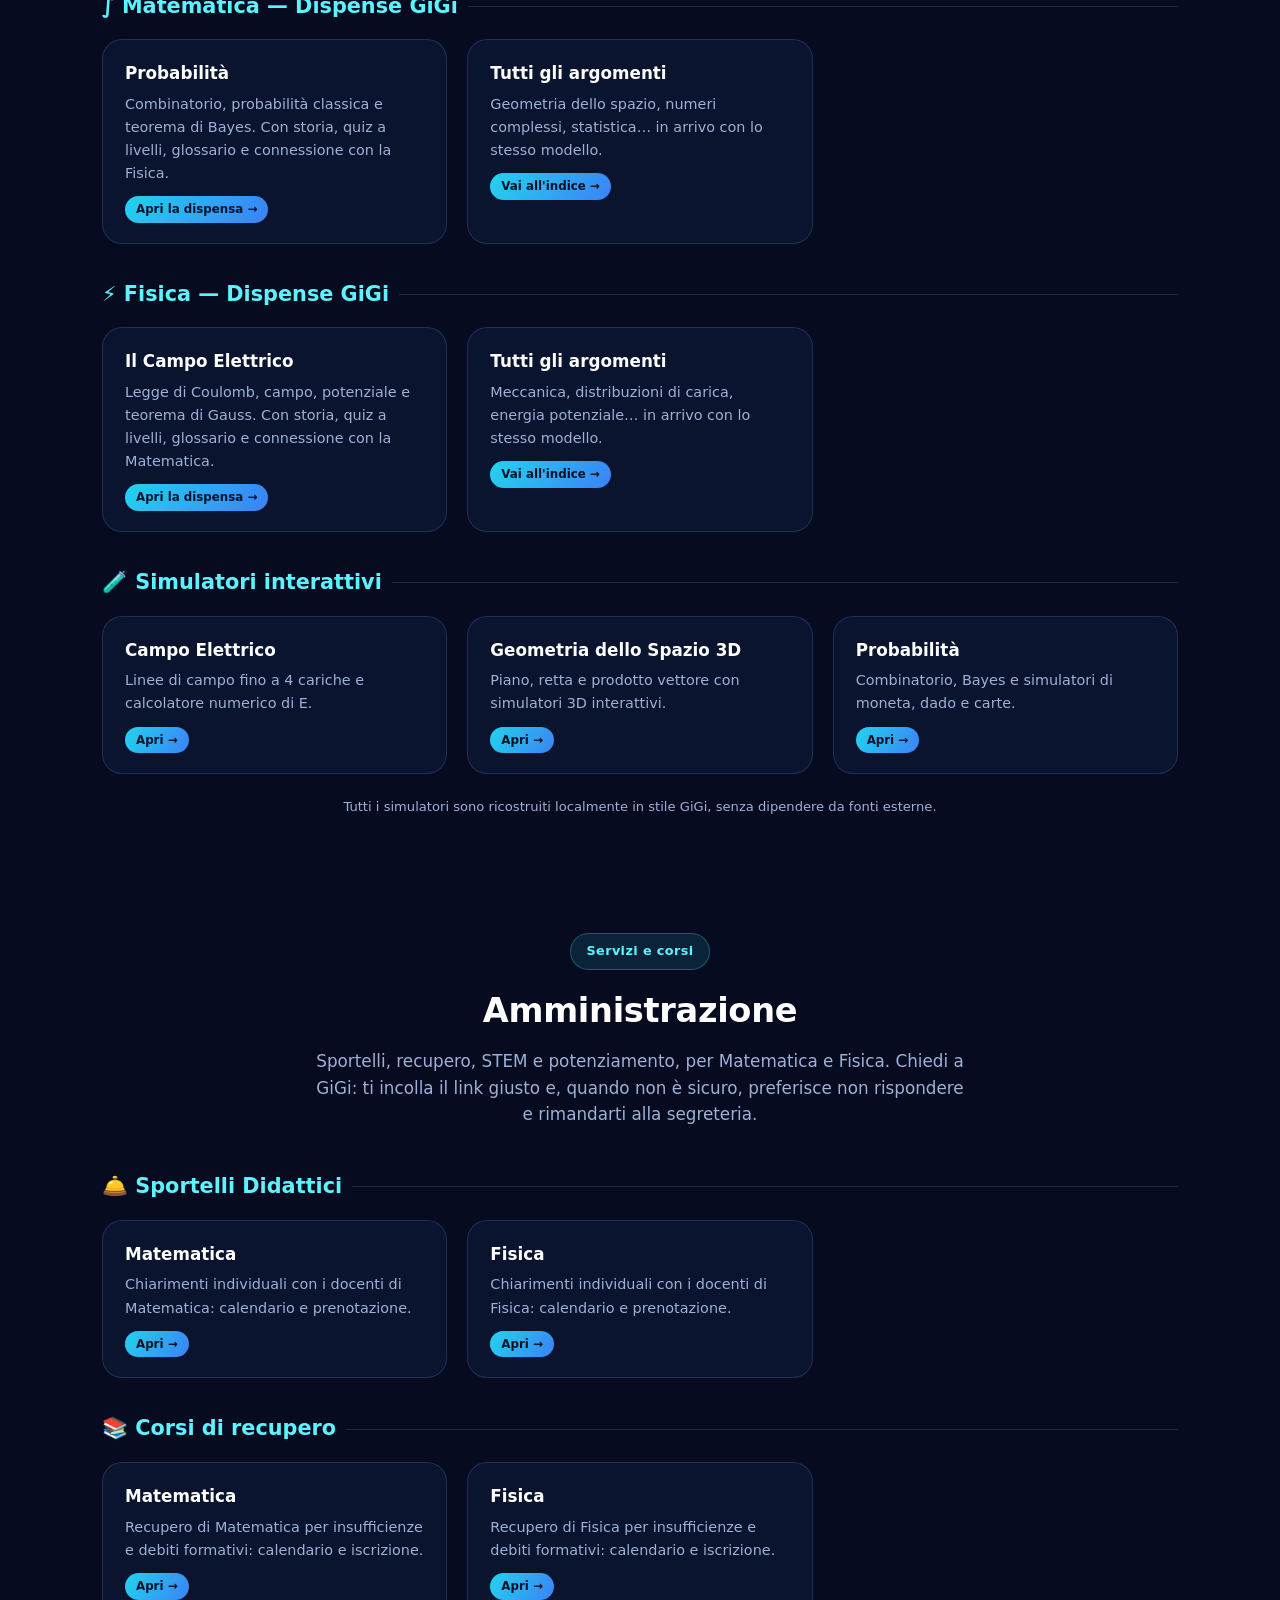
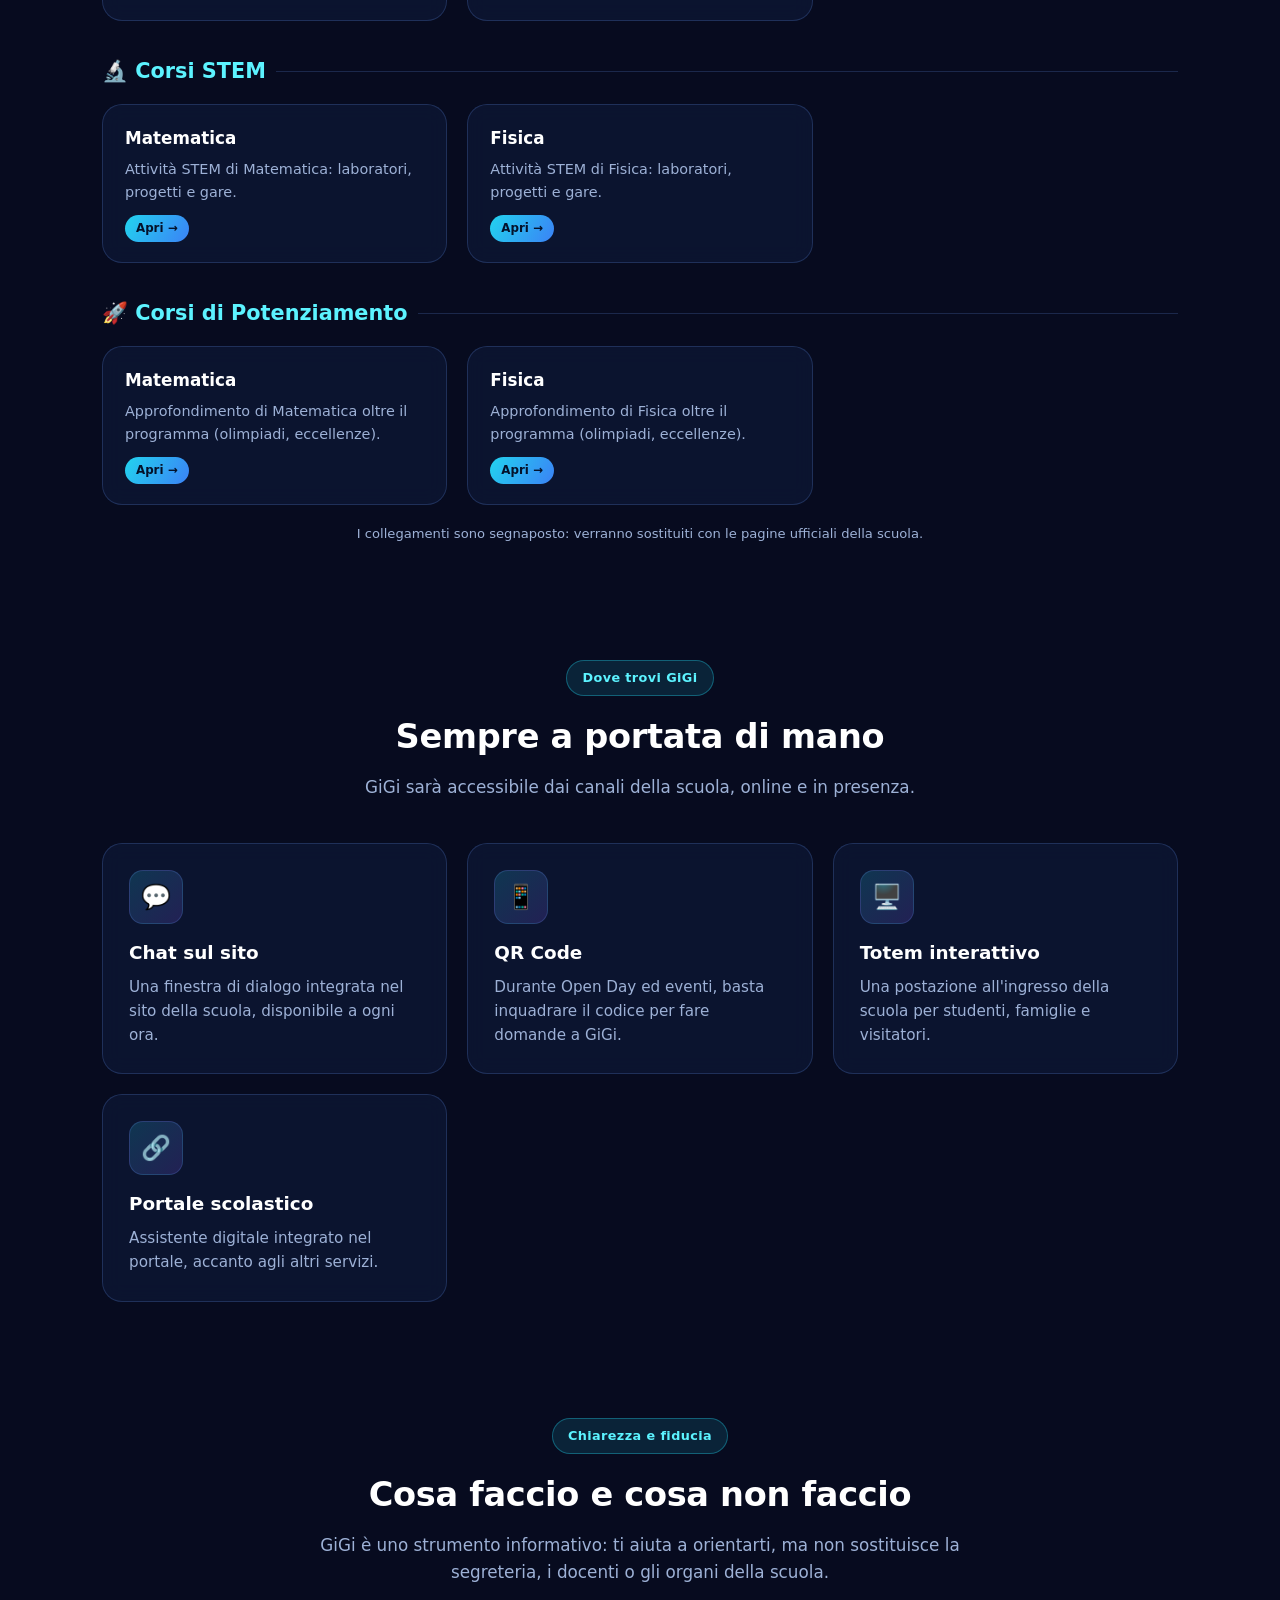
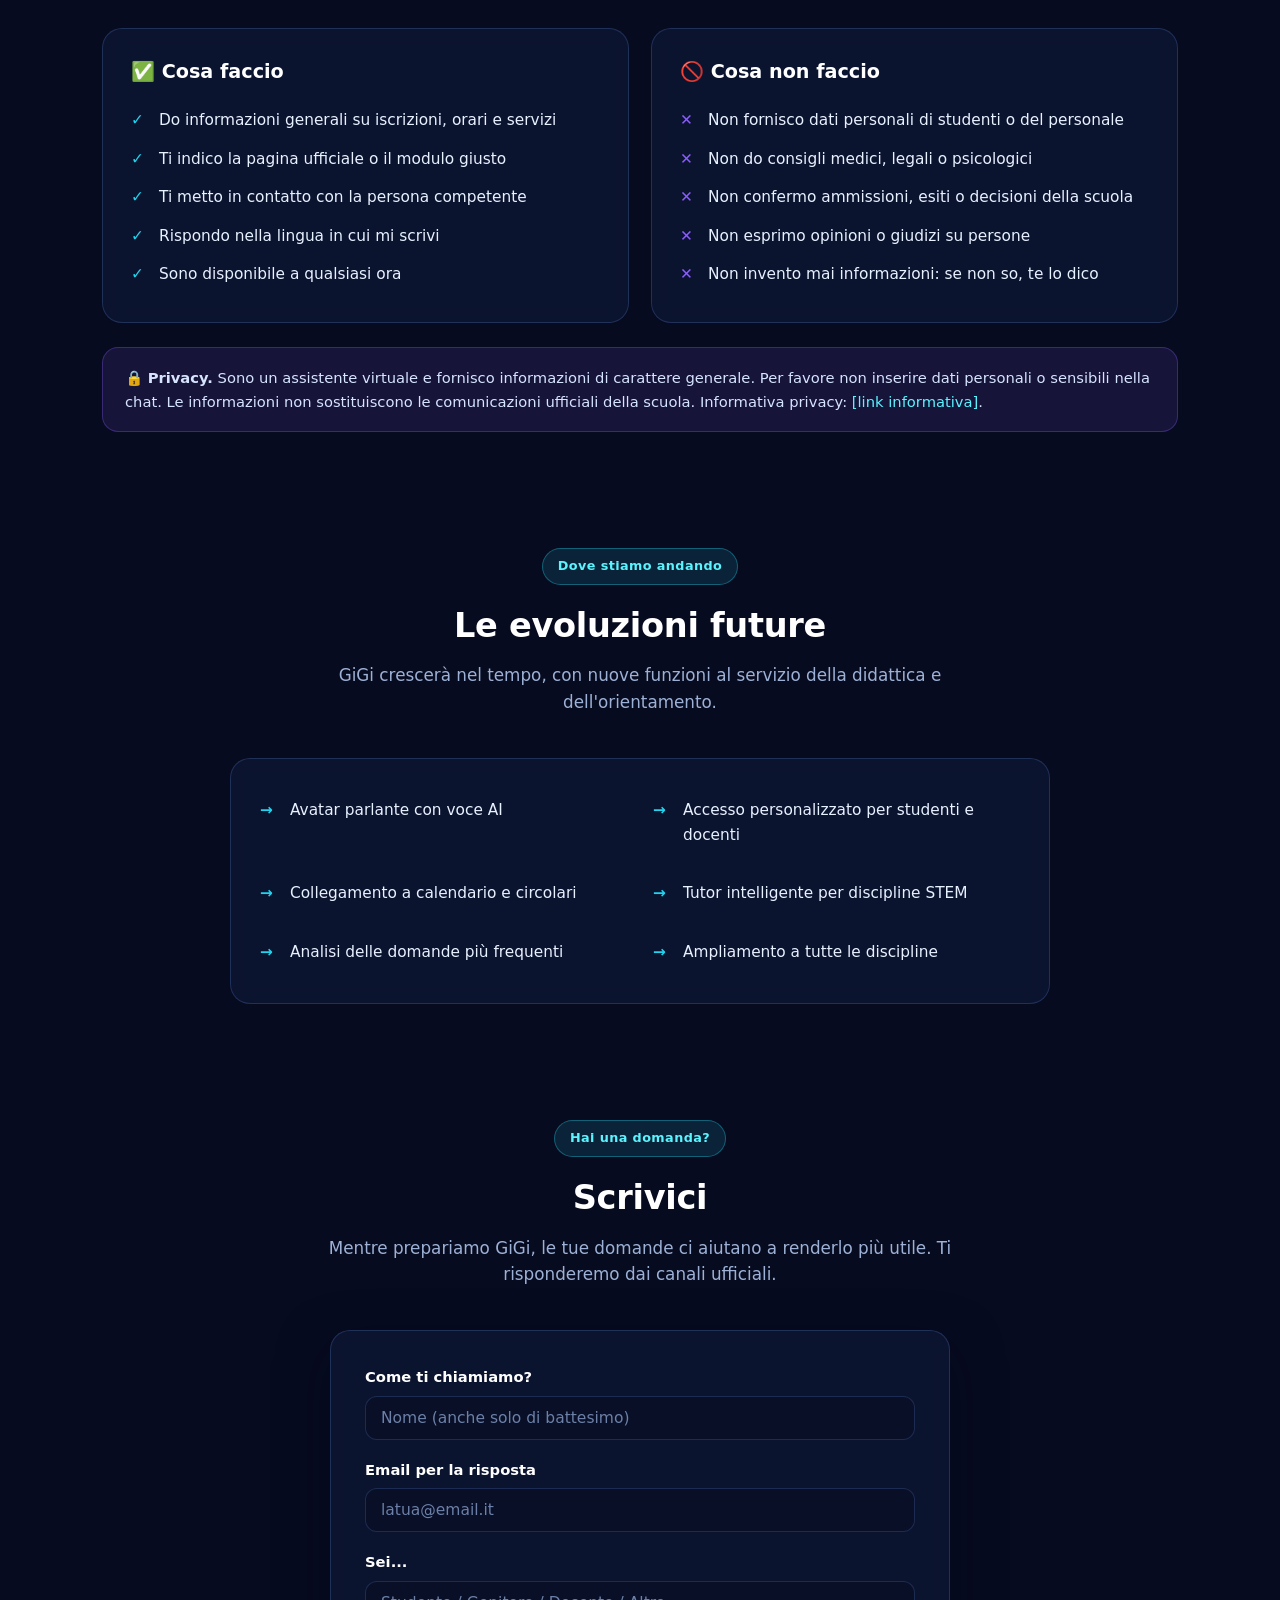
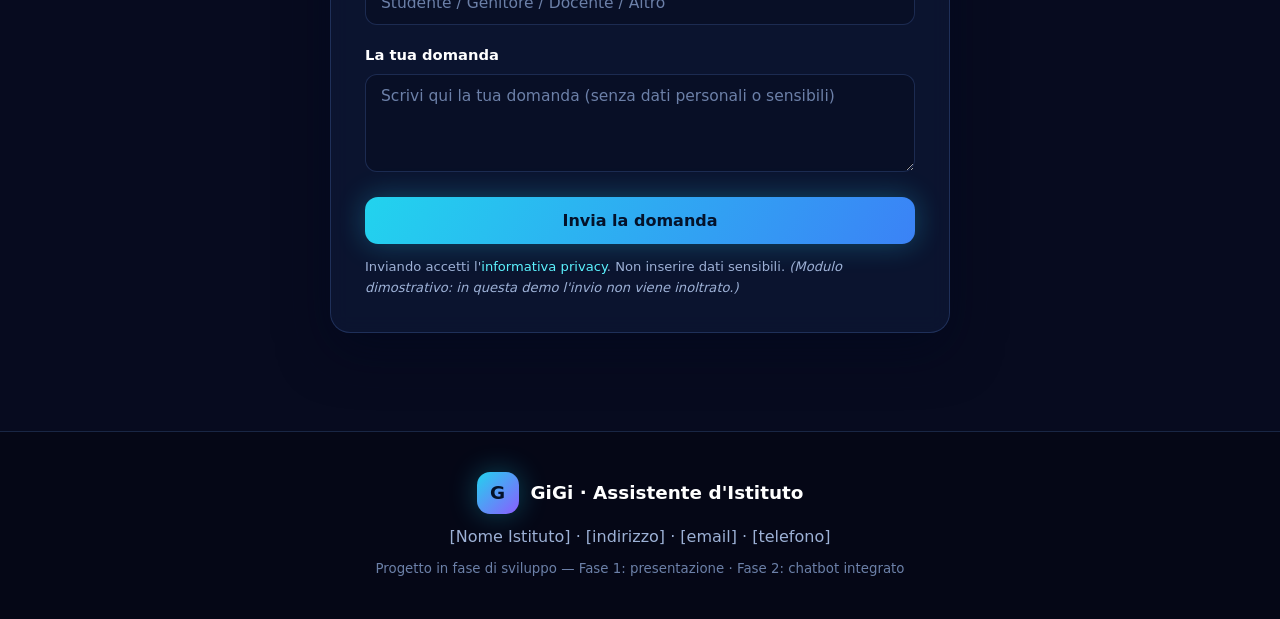
==== commit 891254fd: "11th commit ottimizzazione smartphone" ====
--- a/index.html
+++ b/index.html
@@ -132,7 +132,11 @@
     .mission{padding:34px 22px}
     .mission h2{font-size:1.5rem}
     .wrap{padding:0 16px}
-    .chat{height:60vh;min-height:420px}
+    .demo-wrap{padding:16px}
+    .chat{height:auto}
+    .chat-body{min-height:300px;max-height:55vh}
+    .suggest{flex-wrap:nowrap;overflow-x:auto;-webkit-overflow-scrolling:touch}
+    .suggest .chip{flex:0 0 auto}
   }
 </style>
 </head>
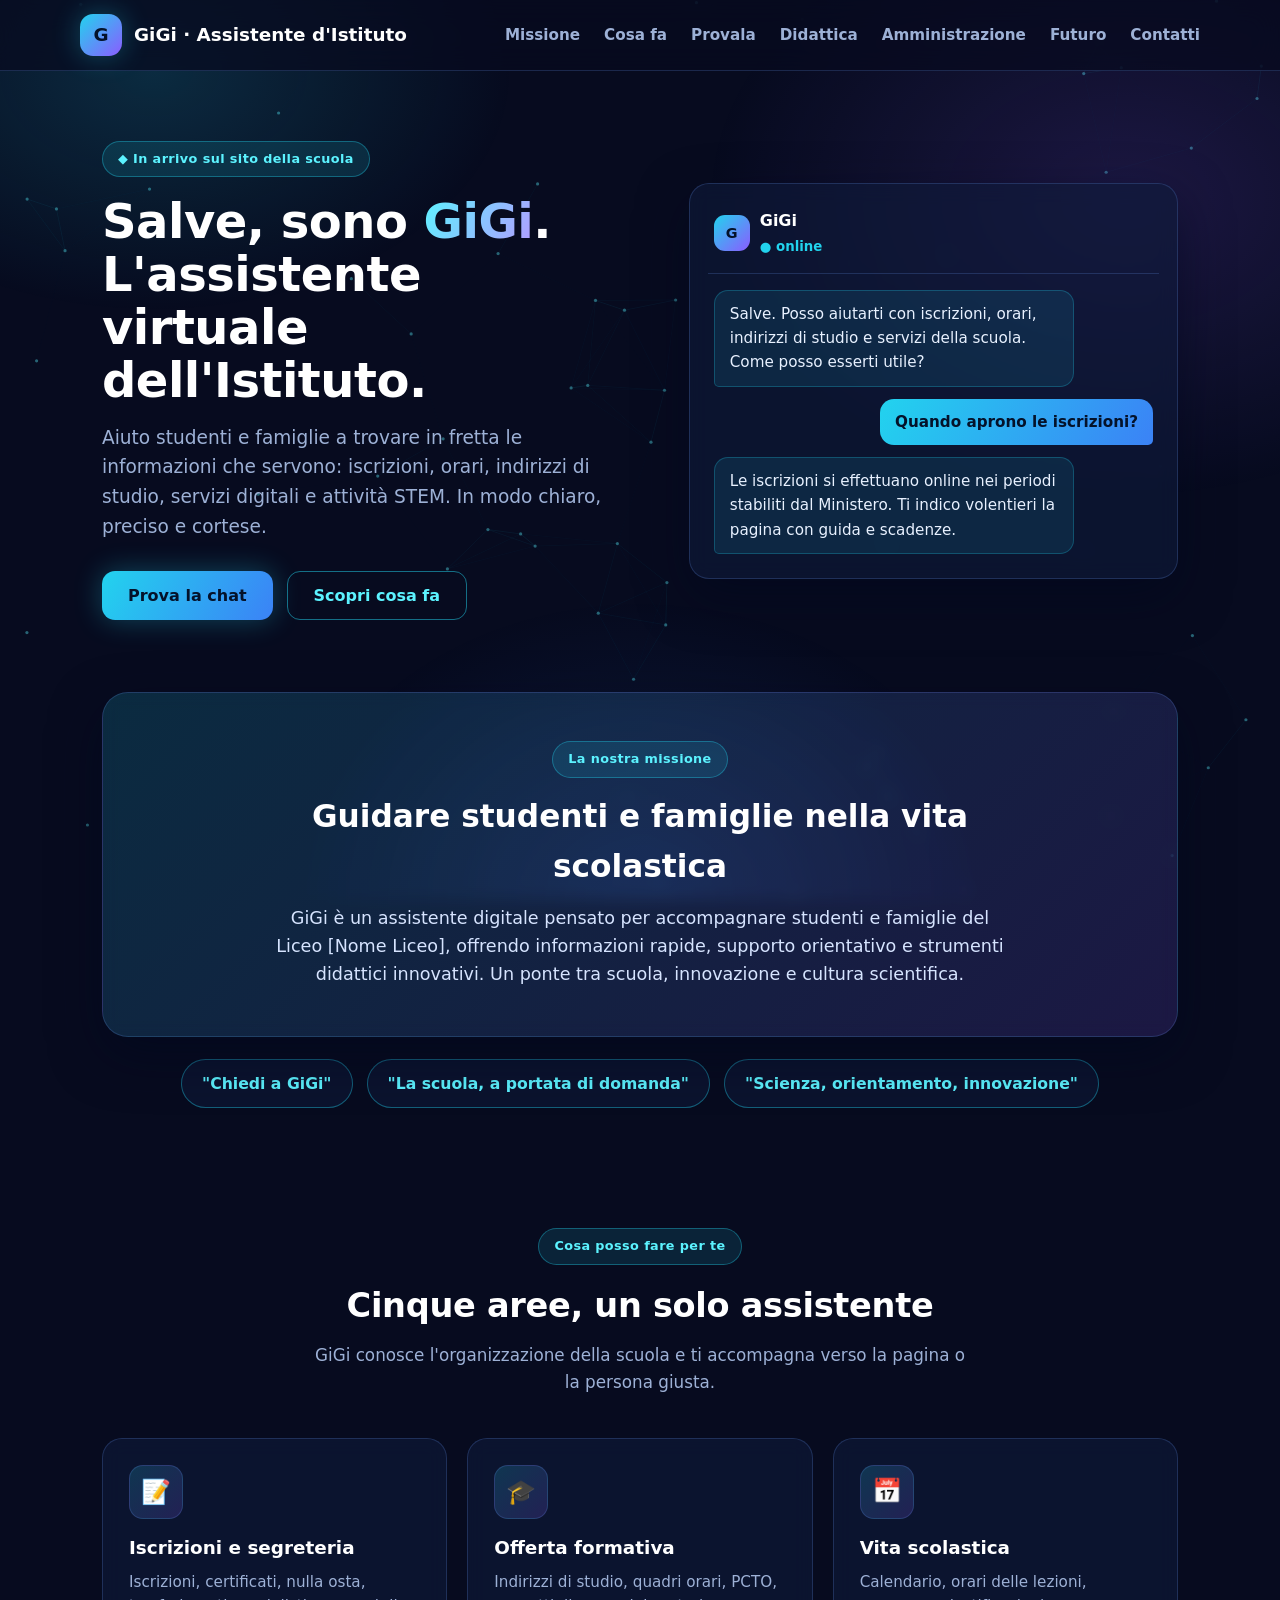
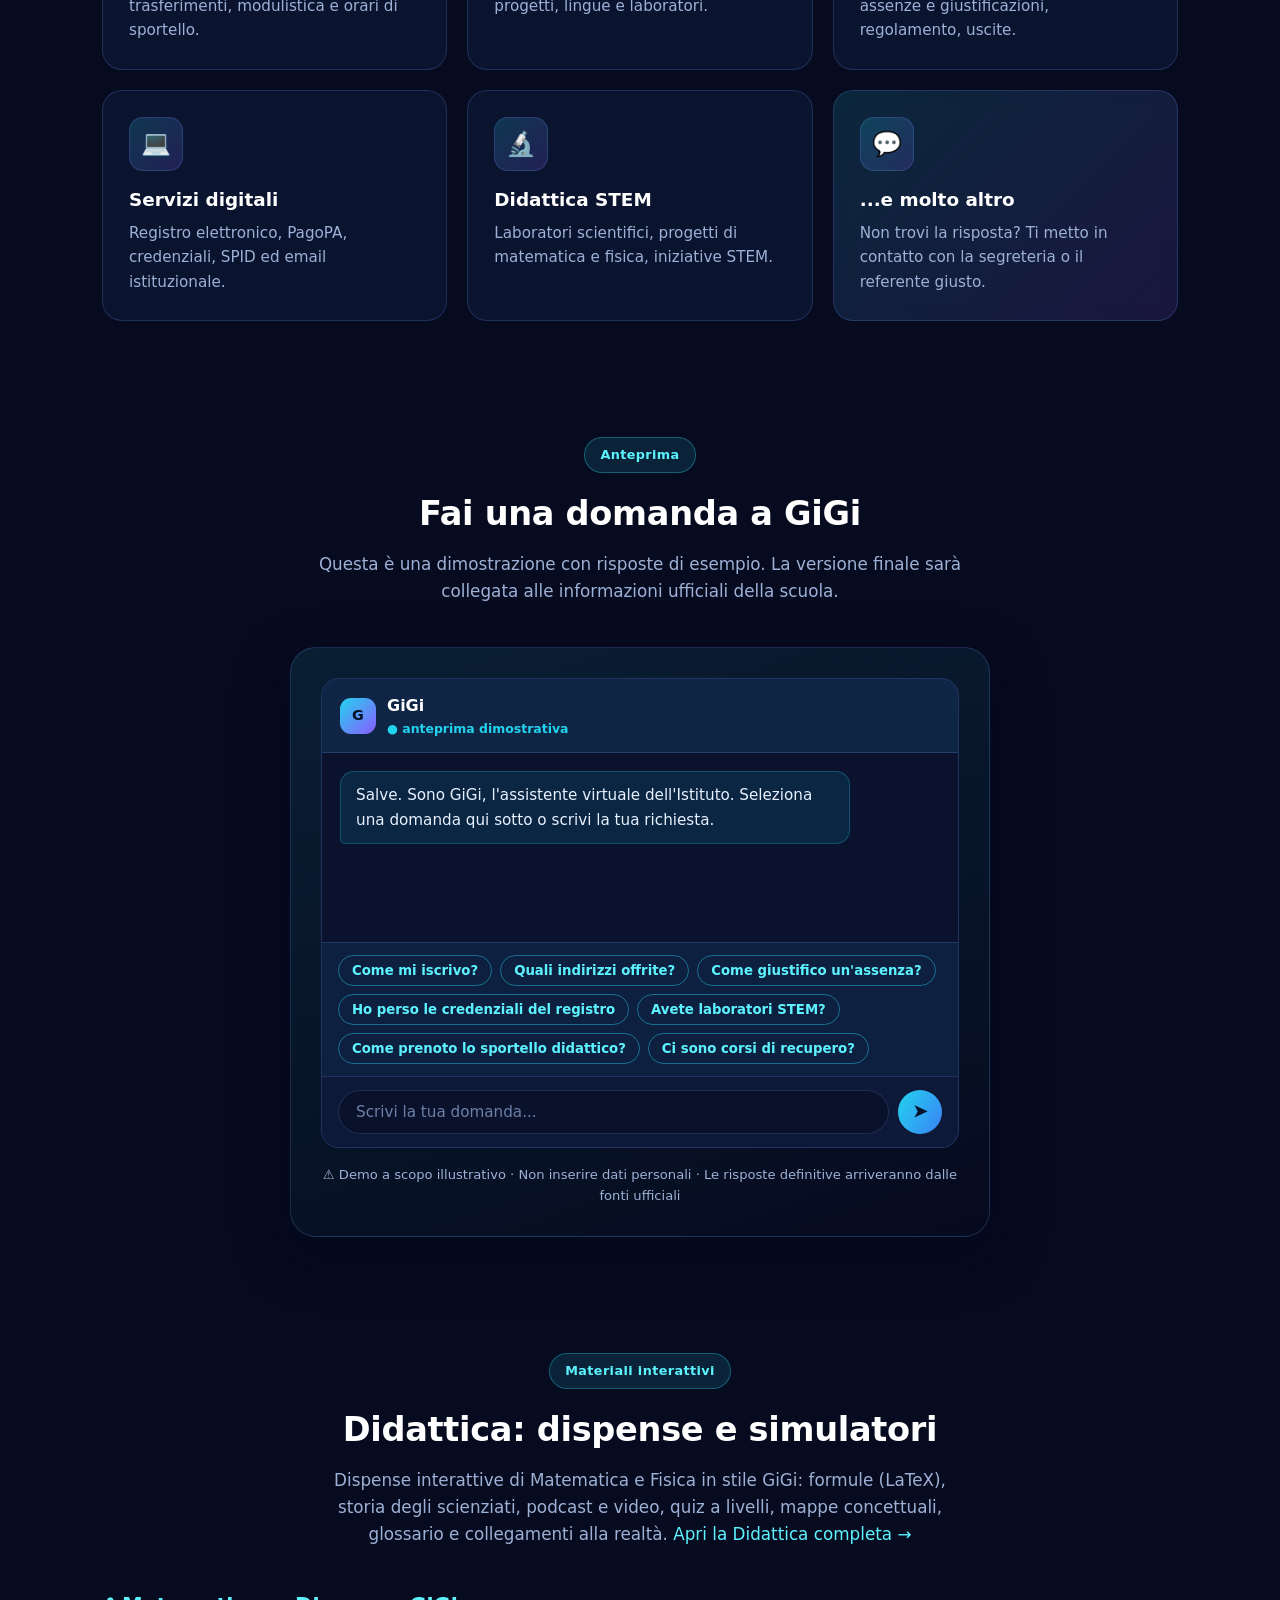
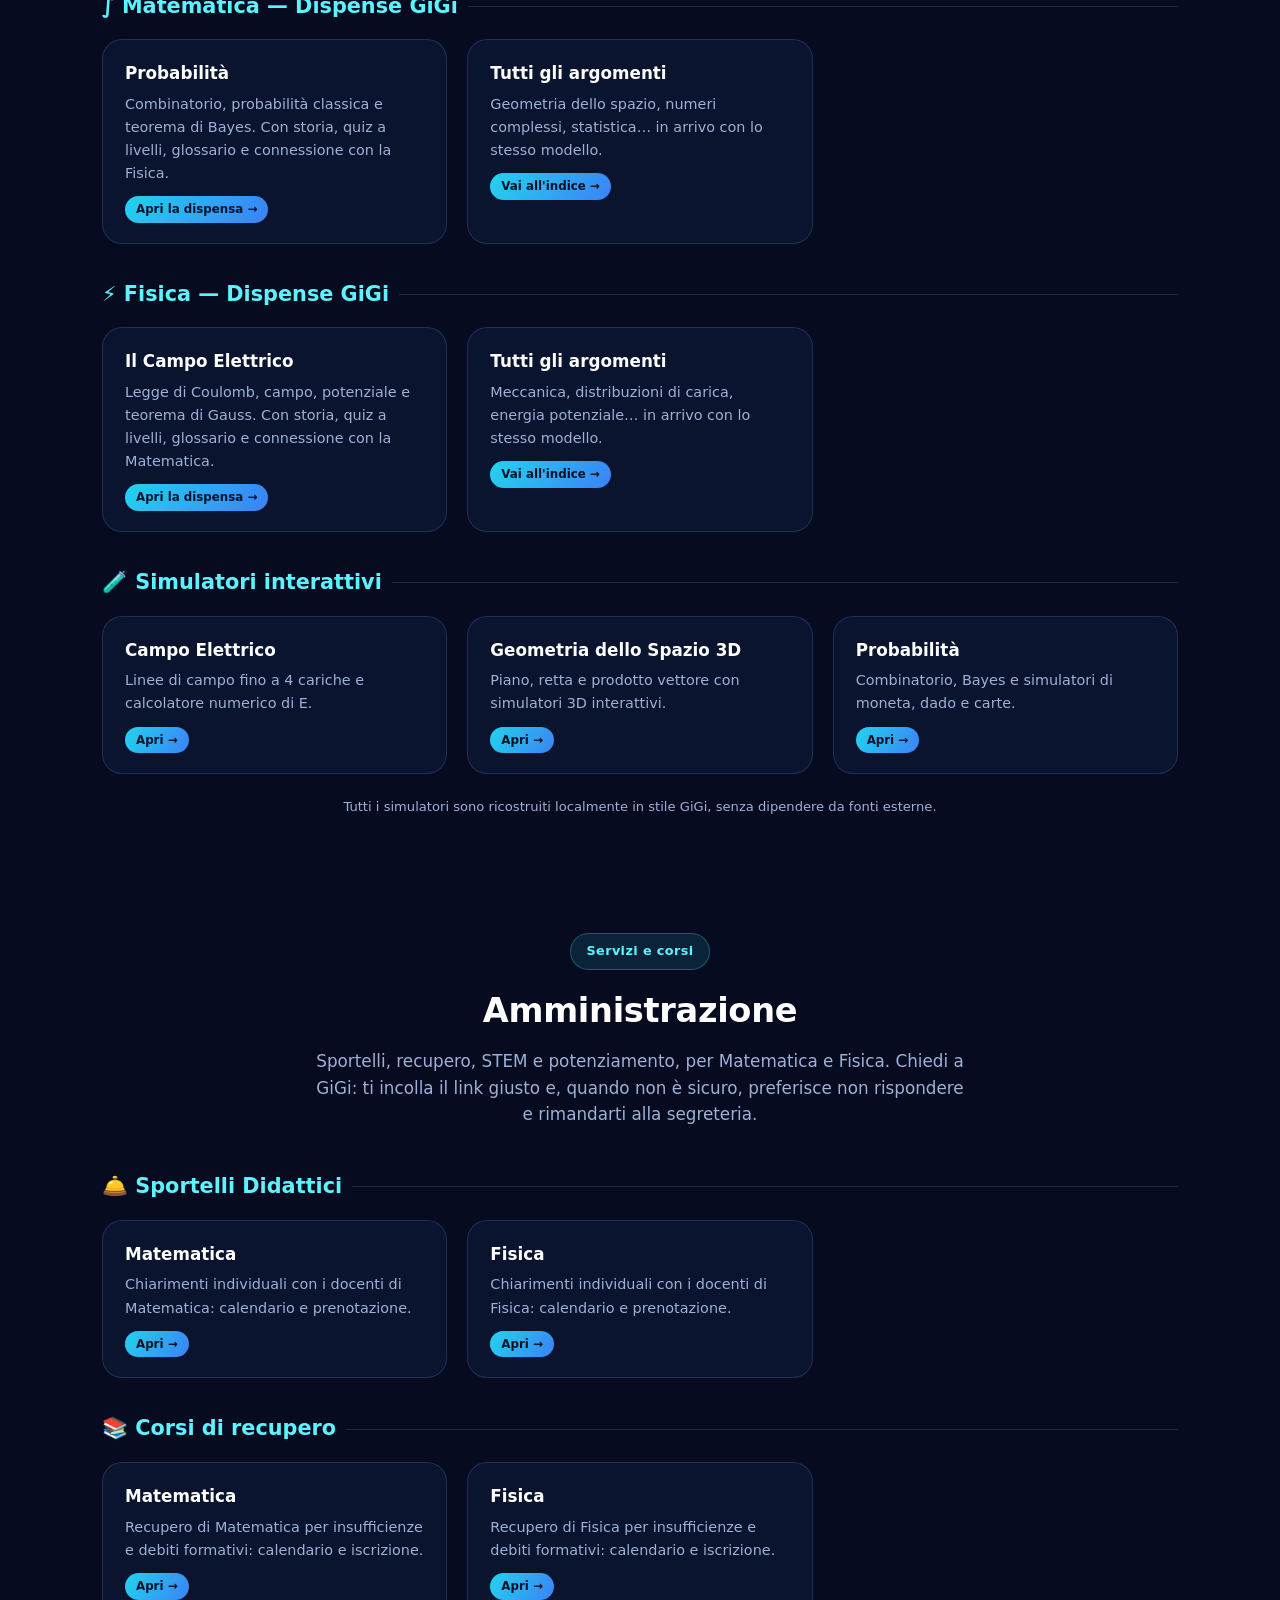
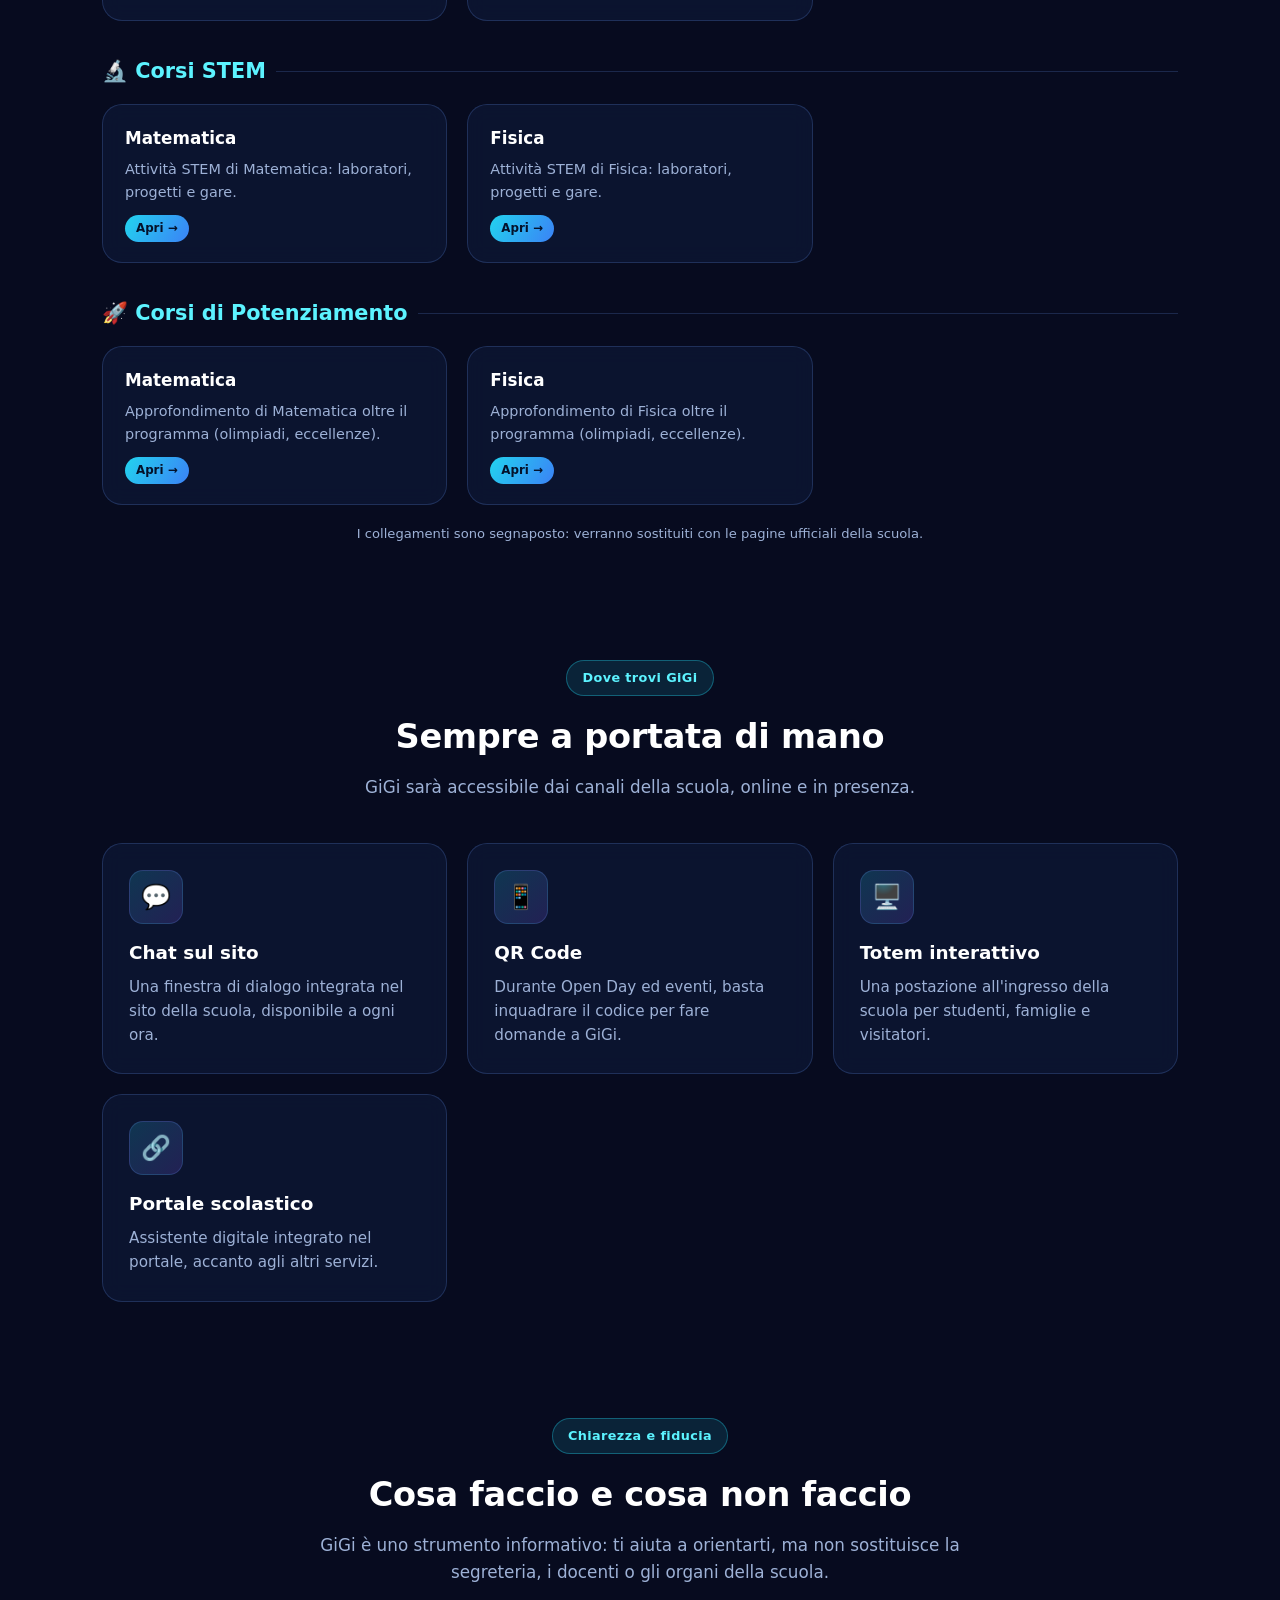
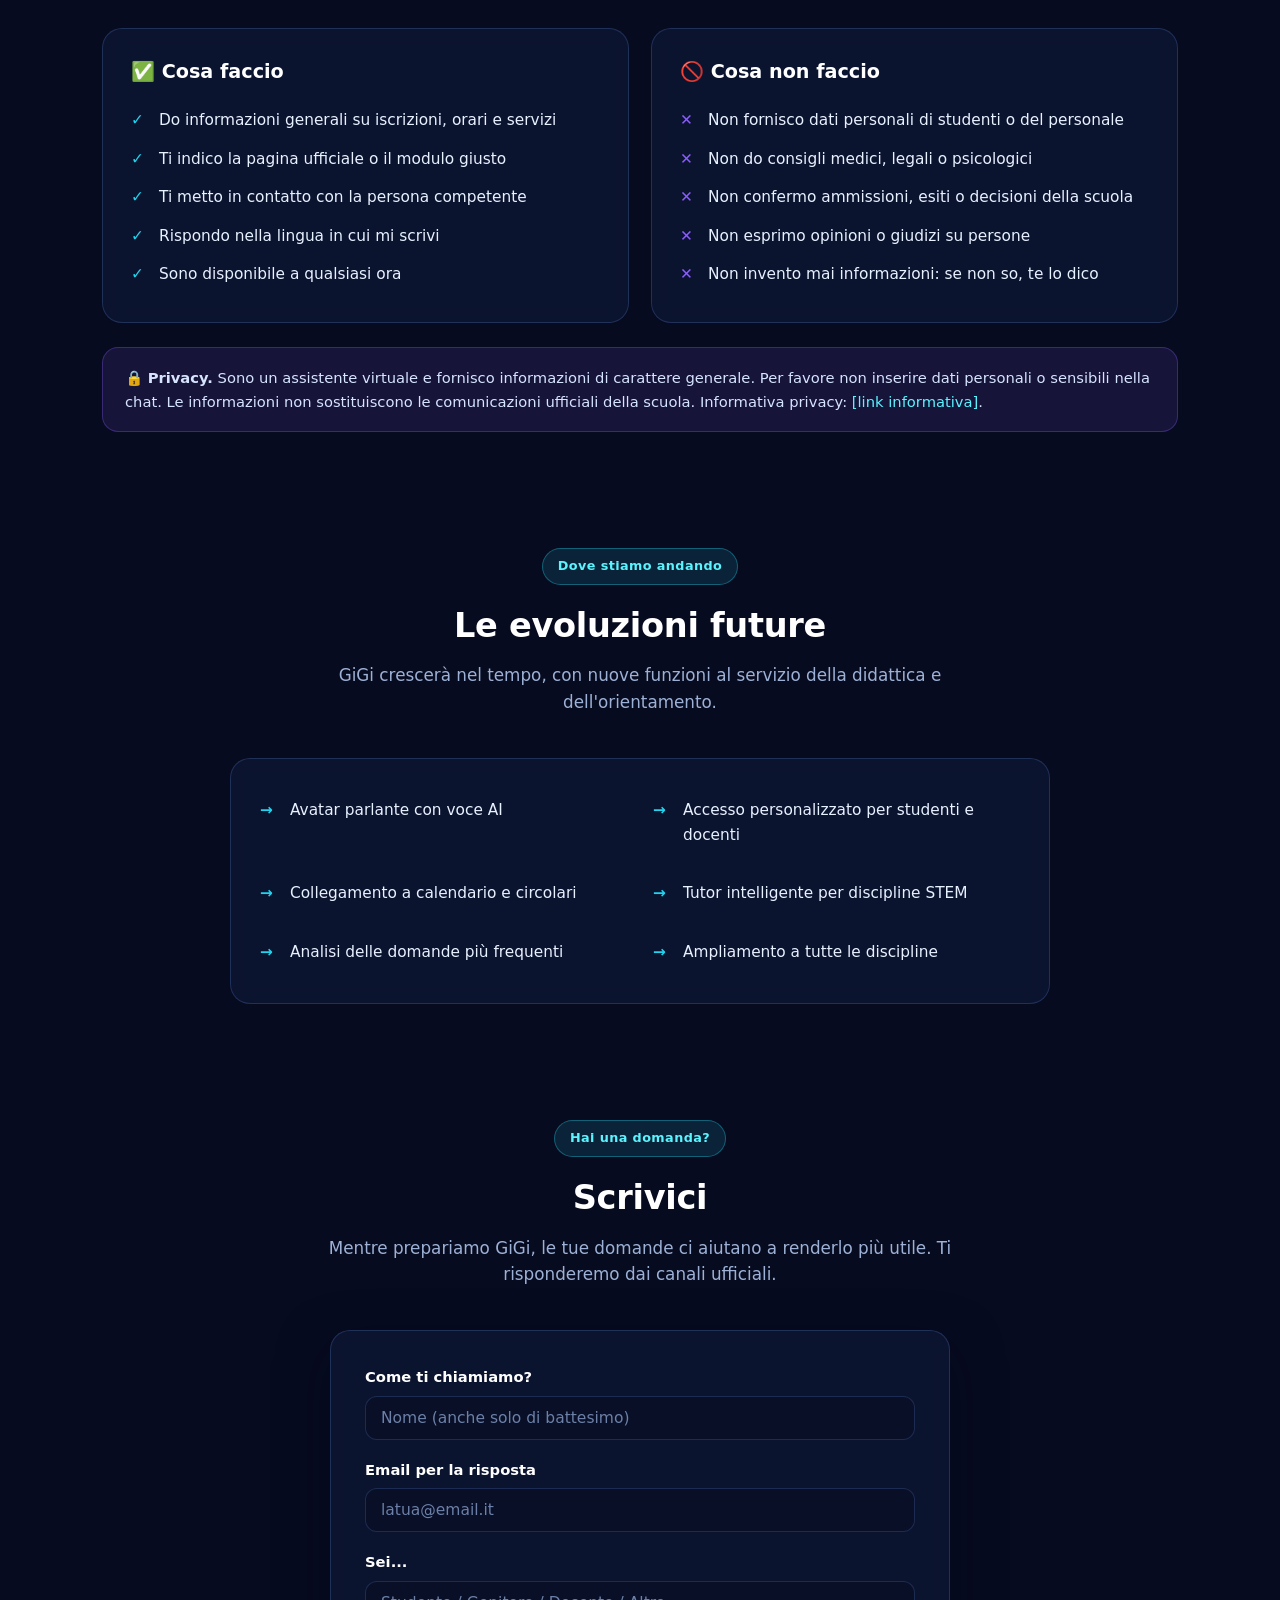
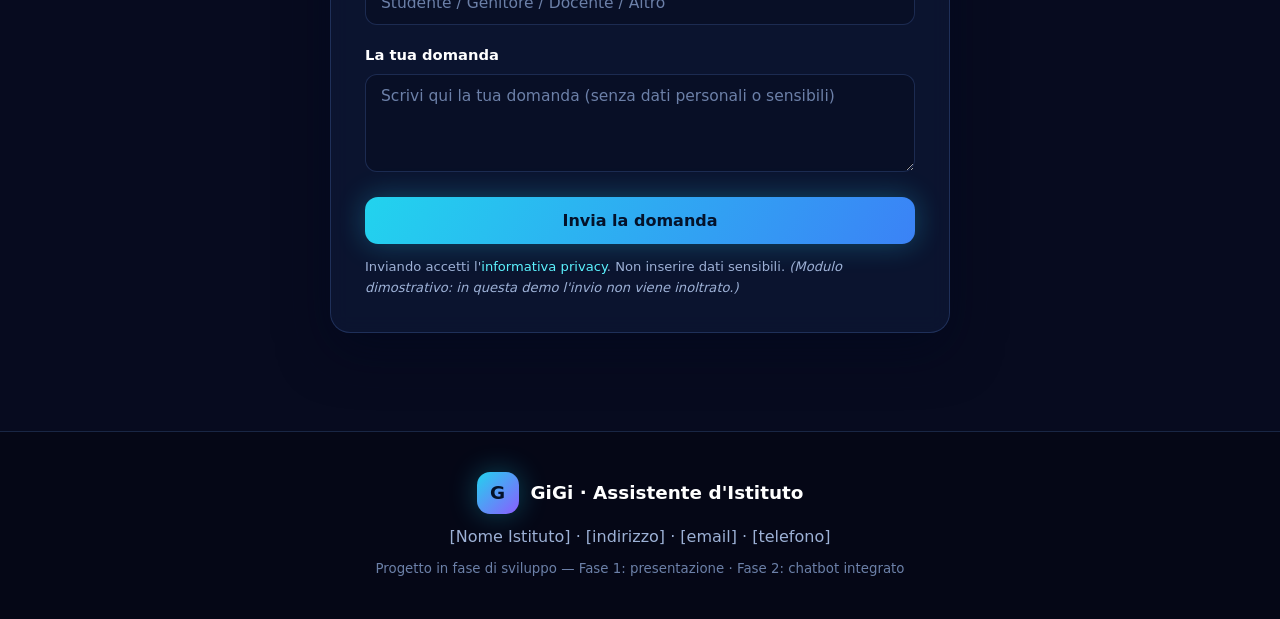
==== commit 06a883b1: "13th commit schiarito "GiGi" smartphone/tablet" ====
--- a/index.html
+++ b/index.html
@@ -37,7 +37,7 @@
   @media(max-width:860px){.hero{grid-template-columns:1fr;gap:34px;text-align:center}}
   .pill{display:inline-block;background:rgba(34,211,238,.12);color:var(--cyan-bright);font-weight:700;font-size:.8rem;padding:7px 15px;border-radius:999px;letter-spacing:.4px;border:1px solid rgba(34,211,238,.35)}
   .hero h1{font-size:3rem;line-height:1.1;color:#fff;margin:18px 0 16px;font-weight:800;letter-spacing:-.5px}
-  .hero h1 span{background:linear-gradient(120deg,var(--cyan),var(--violet));-webkit-background-clip:text;background-clip:text;-webkit-text-fill-color:transparent}
+  .hero h1 span{background:linear-gradient(120deg,#5cf3ff,#b39bff);-webkit-background-clip:text;background-clip:text;-webkit-text-fill-color:transparent}
   .hero p.lead{font-size:1.16rem;color:var(--muted);max-width:520px}
   @media(max-width:860px){.hero p.lead{margin:0 auto}}
   .cta-row{display:flex;gap:14px;margin-top:30px;flex-wrap:wrap}
@@ -192,8 +192,8 @@
     </div>
     <div class="band">
       <span class="slogan">"Chiedi a GiGi"</span>
-      <span class="slogan">"La mente digitale del Liceo"</span>
-      <span class="slogan">"Scienza, orientamento e innovazione"</span>
+      <span class="slogan">"La scuola, a portata di domanda"</span>
+      <span class="slogan">"Scienza, orientamento, innovazione"</span>
     </div>
   </section>
 </div>
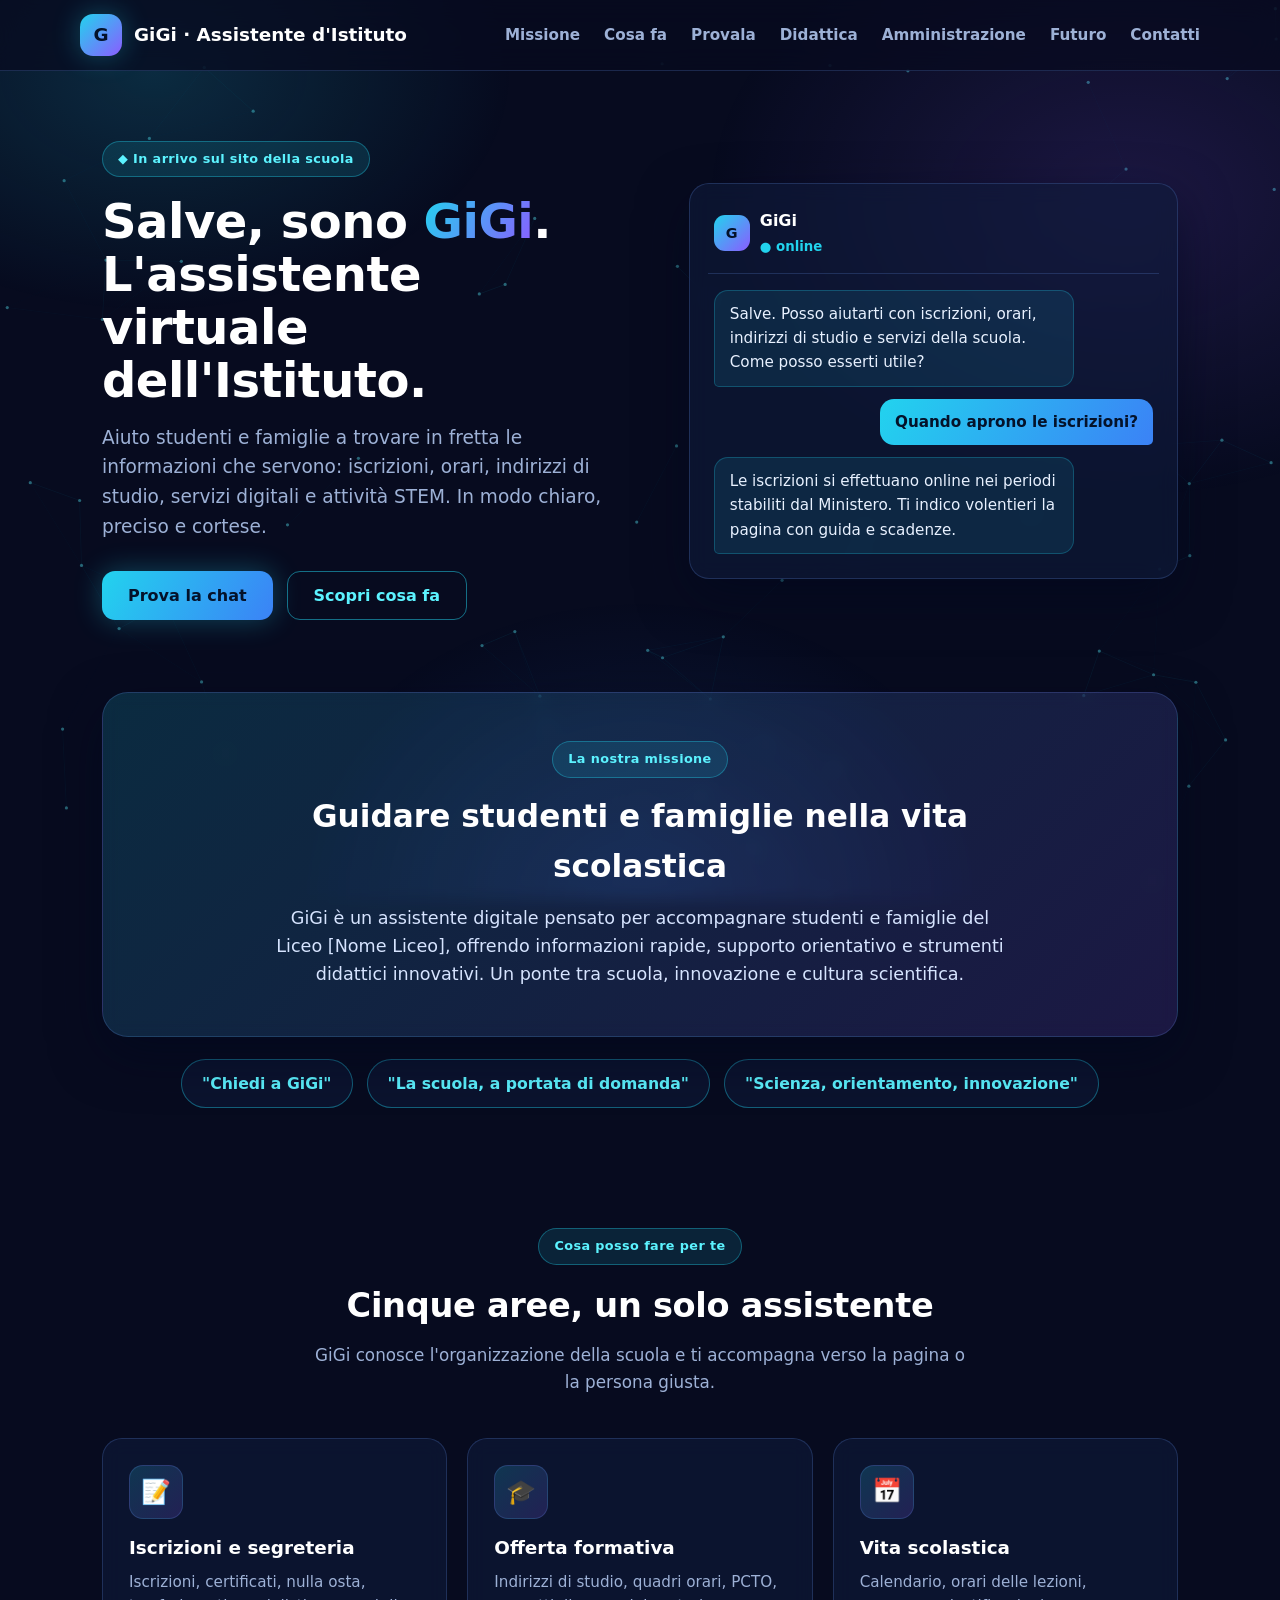
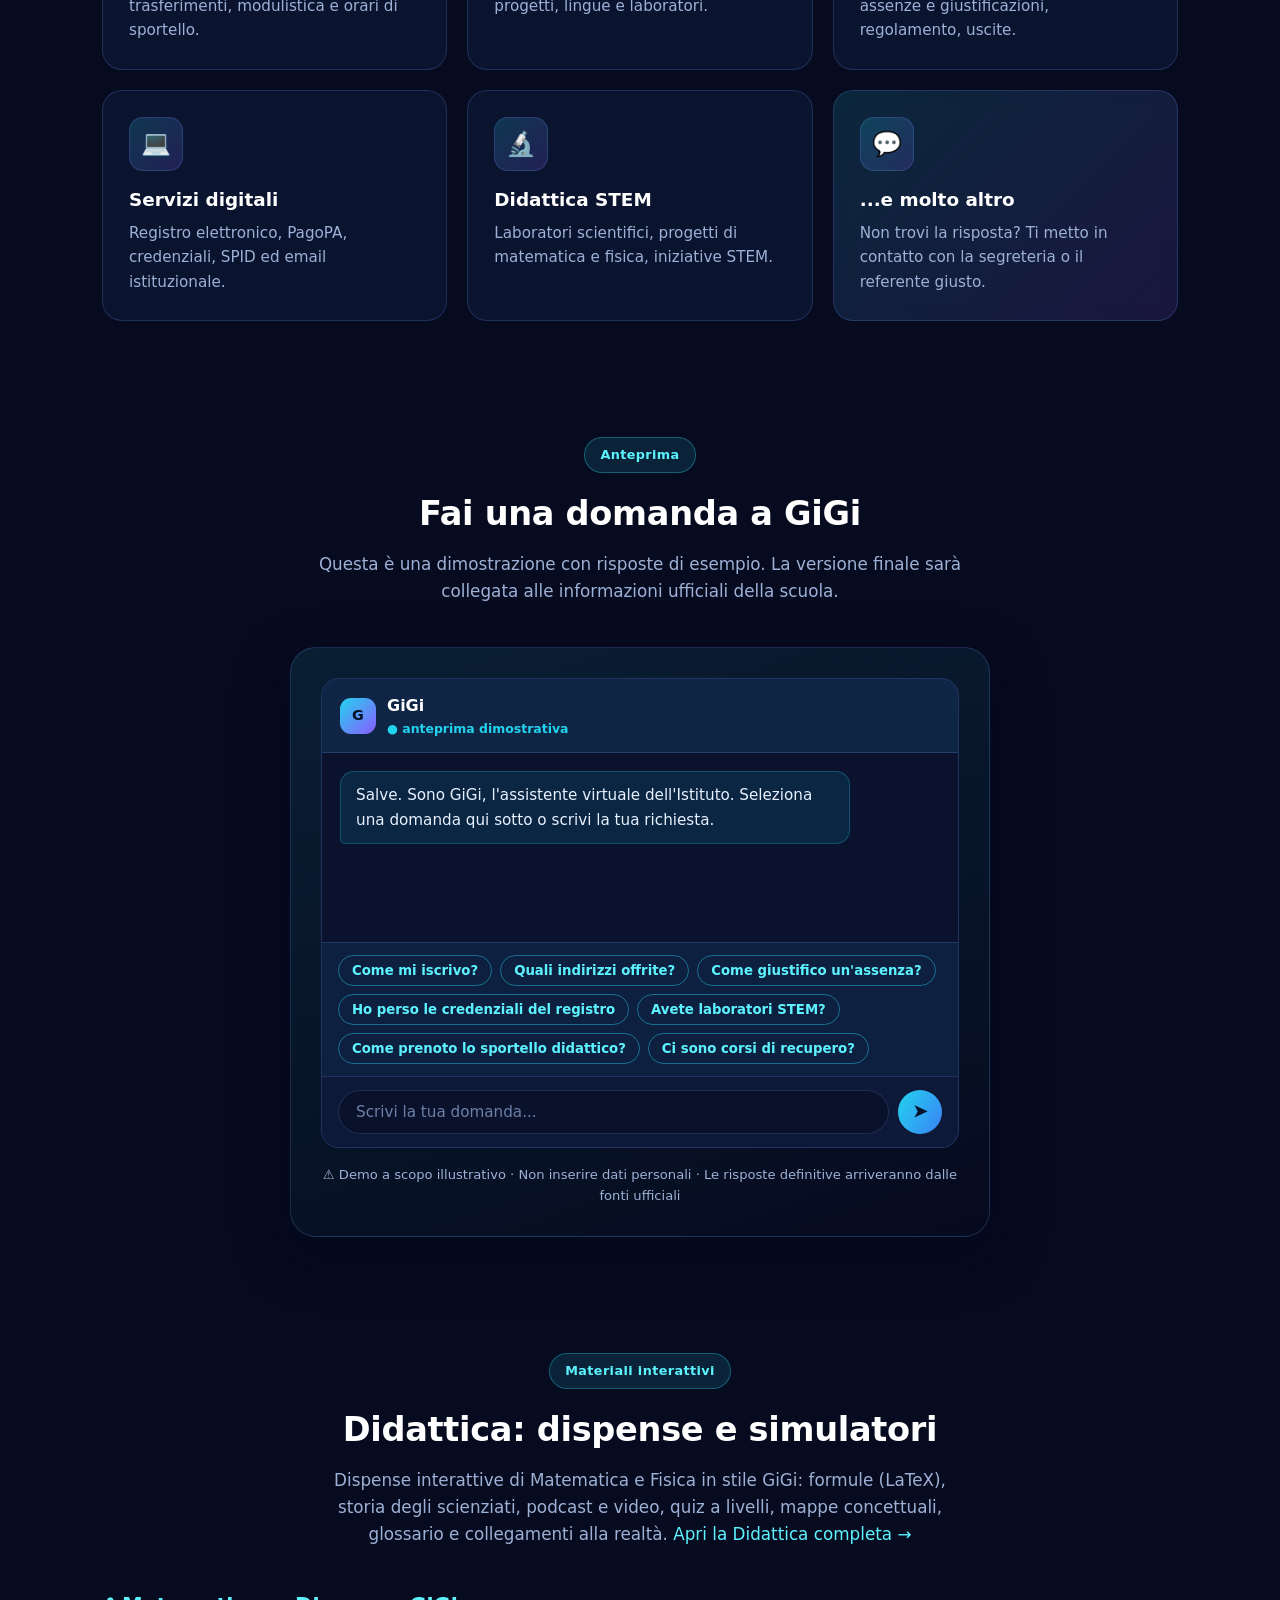
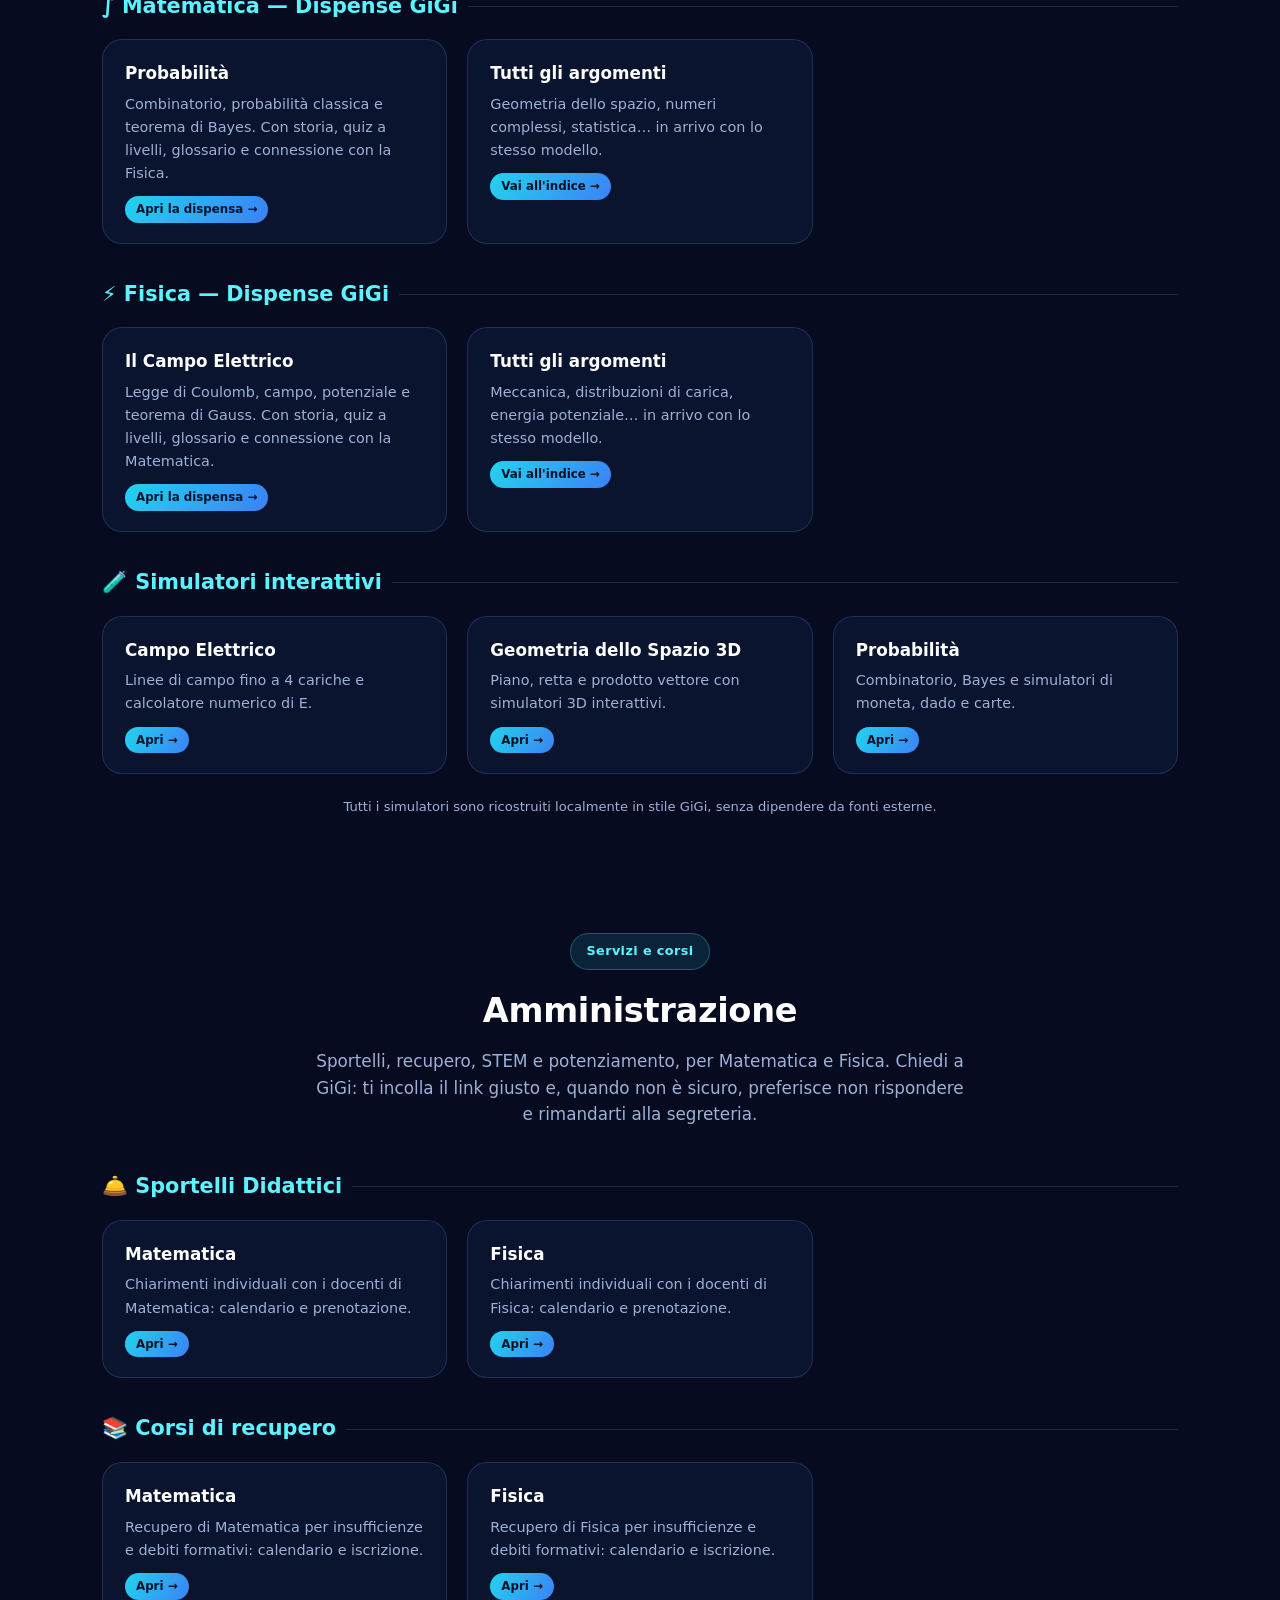
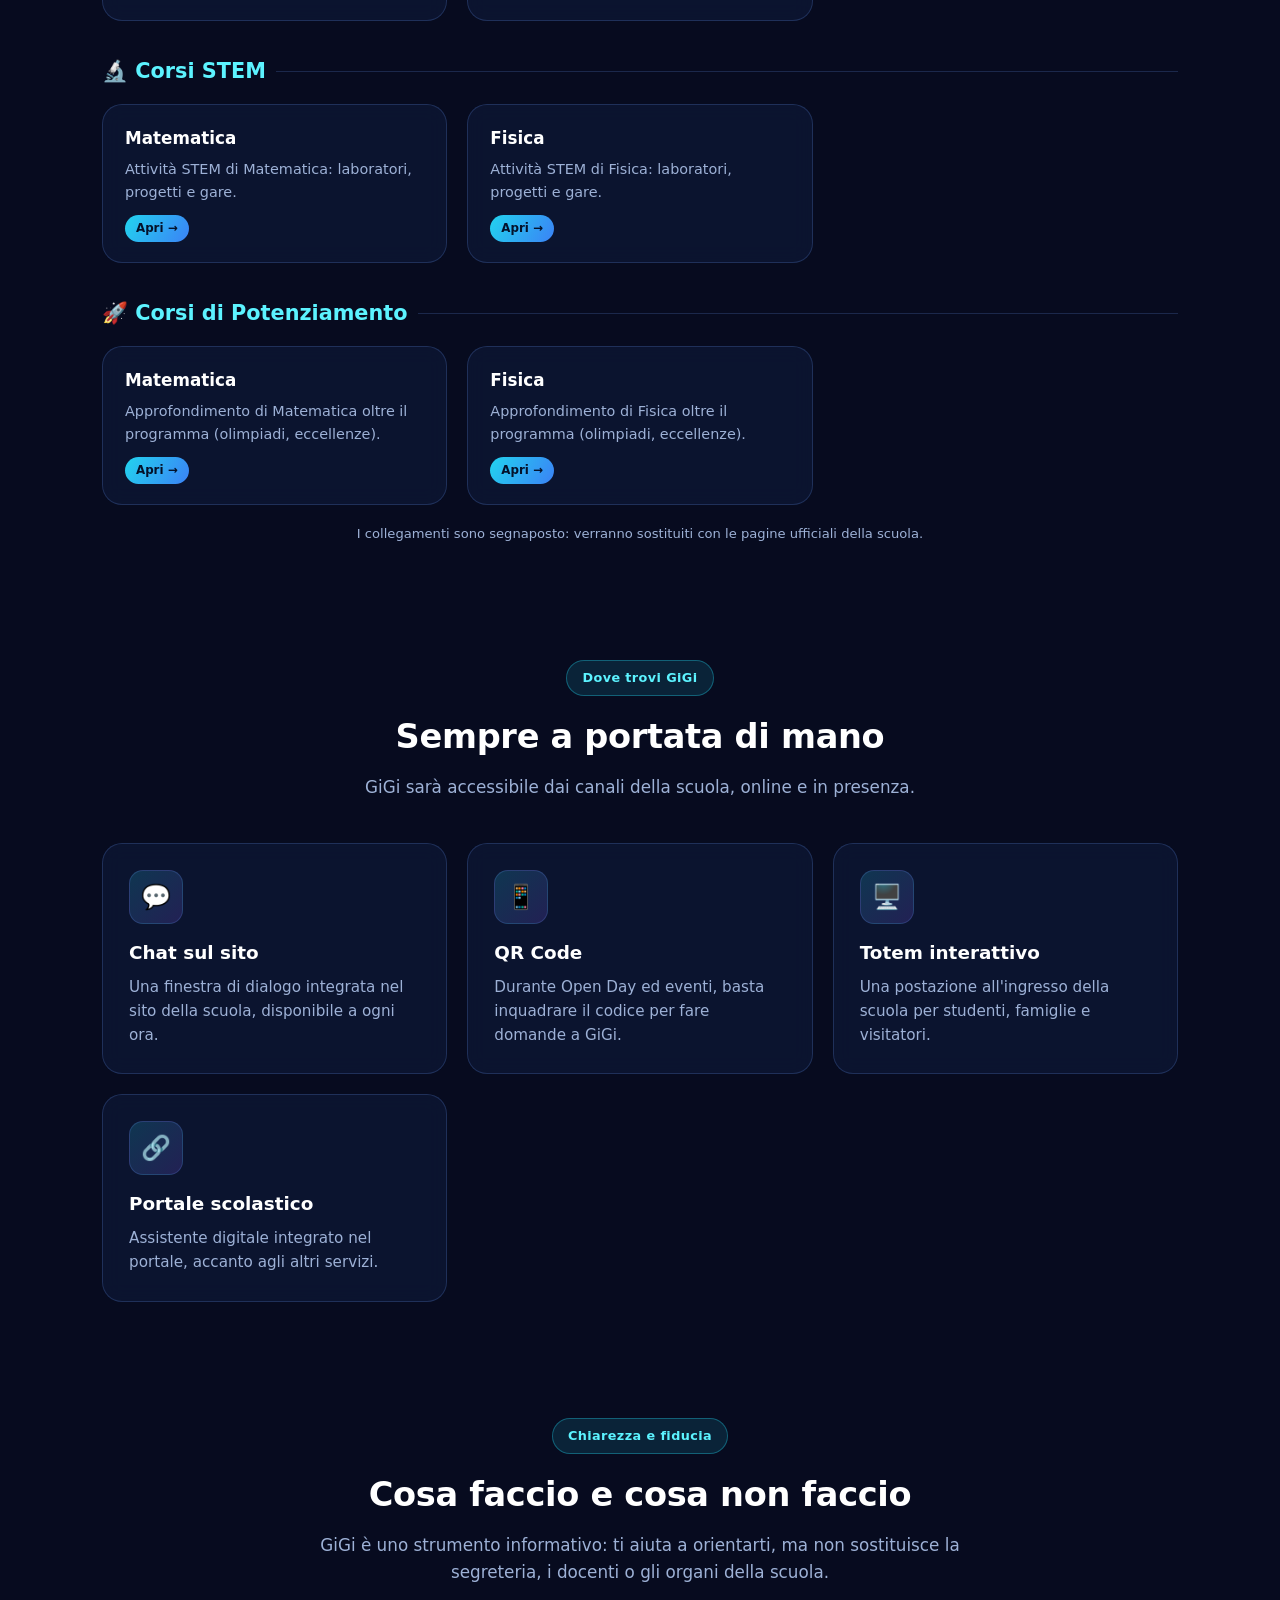
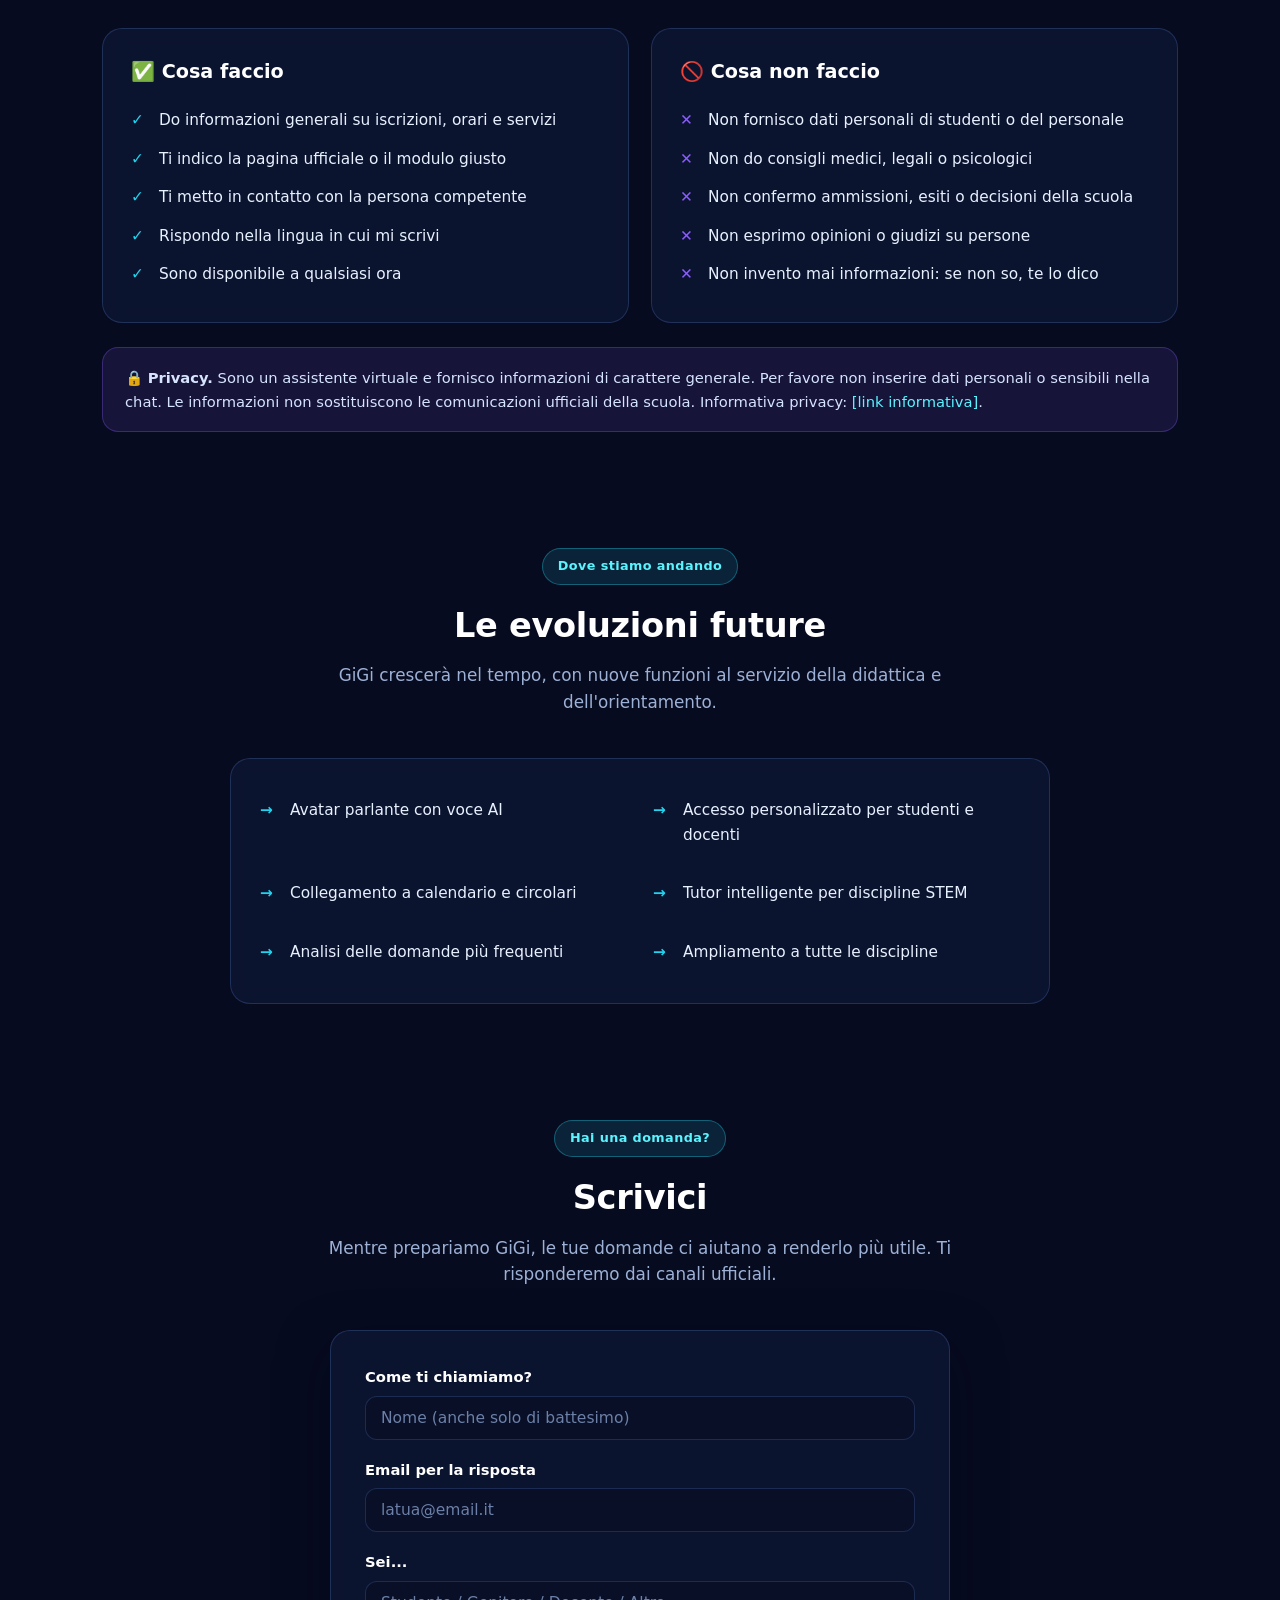
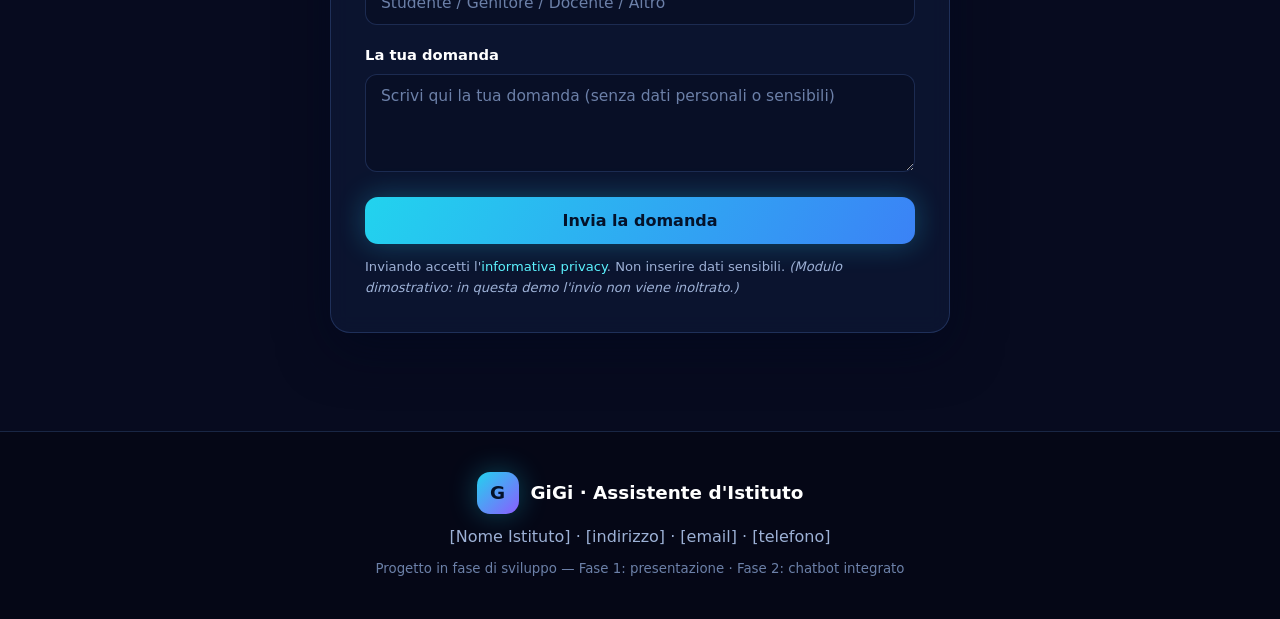
==== commit aba09fa9: "13th commit ok smartphone/tablet e desktop/PC" ====
--- a/index.html
+++ b/index.html
@@ -37,7 +37,7 @@
   @media(max-width:860px){.hero{grid-template-columns:1fr;gap:34px;text-align:center}}
   .pill{display:inline-block;background:rgba(34,211,238,.12);color:var(--cyan-bright);font-weight:700;font-size:.8rem;padding:7px 15px;border-radius:999px;letter-spacing:.4px;border:1px solid rgba(34,211,238,.35)}
   .hero h1{font-size:3rem;line-height:1.1;color:#fff;margin:18px 0 16px;font-weight:800;letter-spacing:-.5px}
-  .hero h1 span{background:linear-gradient(120deg,#5cf3ff,#b39bff);-webkit-background-clip:text;background-clip:text;-webkit-text-fill-color:transparent}
+  .hero h1 span{background:linear-gradient(120deg,var(--cyan),var(--violet));-webkit-background-clip:text;background-clip:text;-webkit-text-fill-color:transparent}
   .hero p.lead{font-size:1.16rem;color:var(--muted);max-width:520px}
   @media(max-width:860px){.hero p.lead{margin:0 auto}}
   .cta-row{display:flex;gap:14px;margin-top:30px;flex-wrap:wrap}
@@ -138,6 +138,9 @@
     .suggest{flex-wrap:nowrap;overflow-x:auto;-webkit-overflow-scrolling:touch}
     .suggest .chip{flex:0 0 auto}
   }
+  @media(max-width:1024px){
+    .hero h1 span{background:linear-gradient(120deg,#5cf3ff,#b39bff);-webkit-background-clip:text;background-clip:text;-webkit-text-fill-color:transparent}
+  }
 </style>
 </head>
 <body>
@@ -425,4 +428,4 @@
 <script src="gigi.js"></script>
 </body>
 </html>
-                                                                                                                                                                                                                        +                                                                                                                                                                                                                               
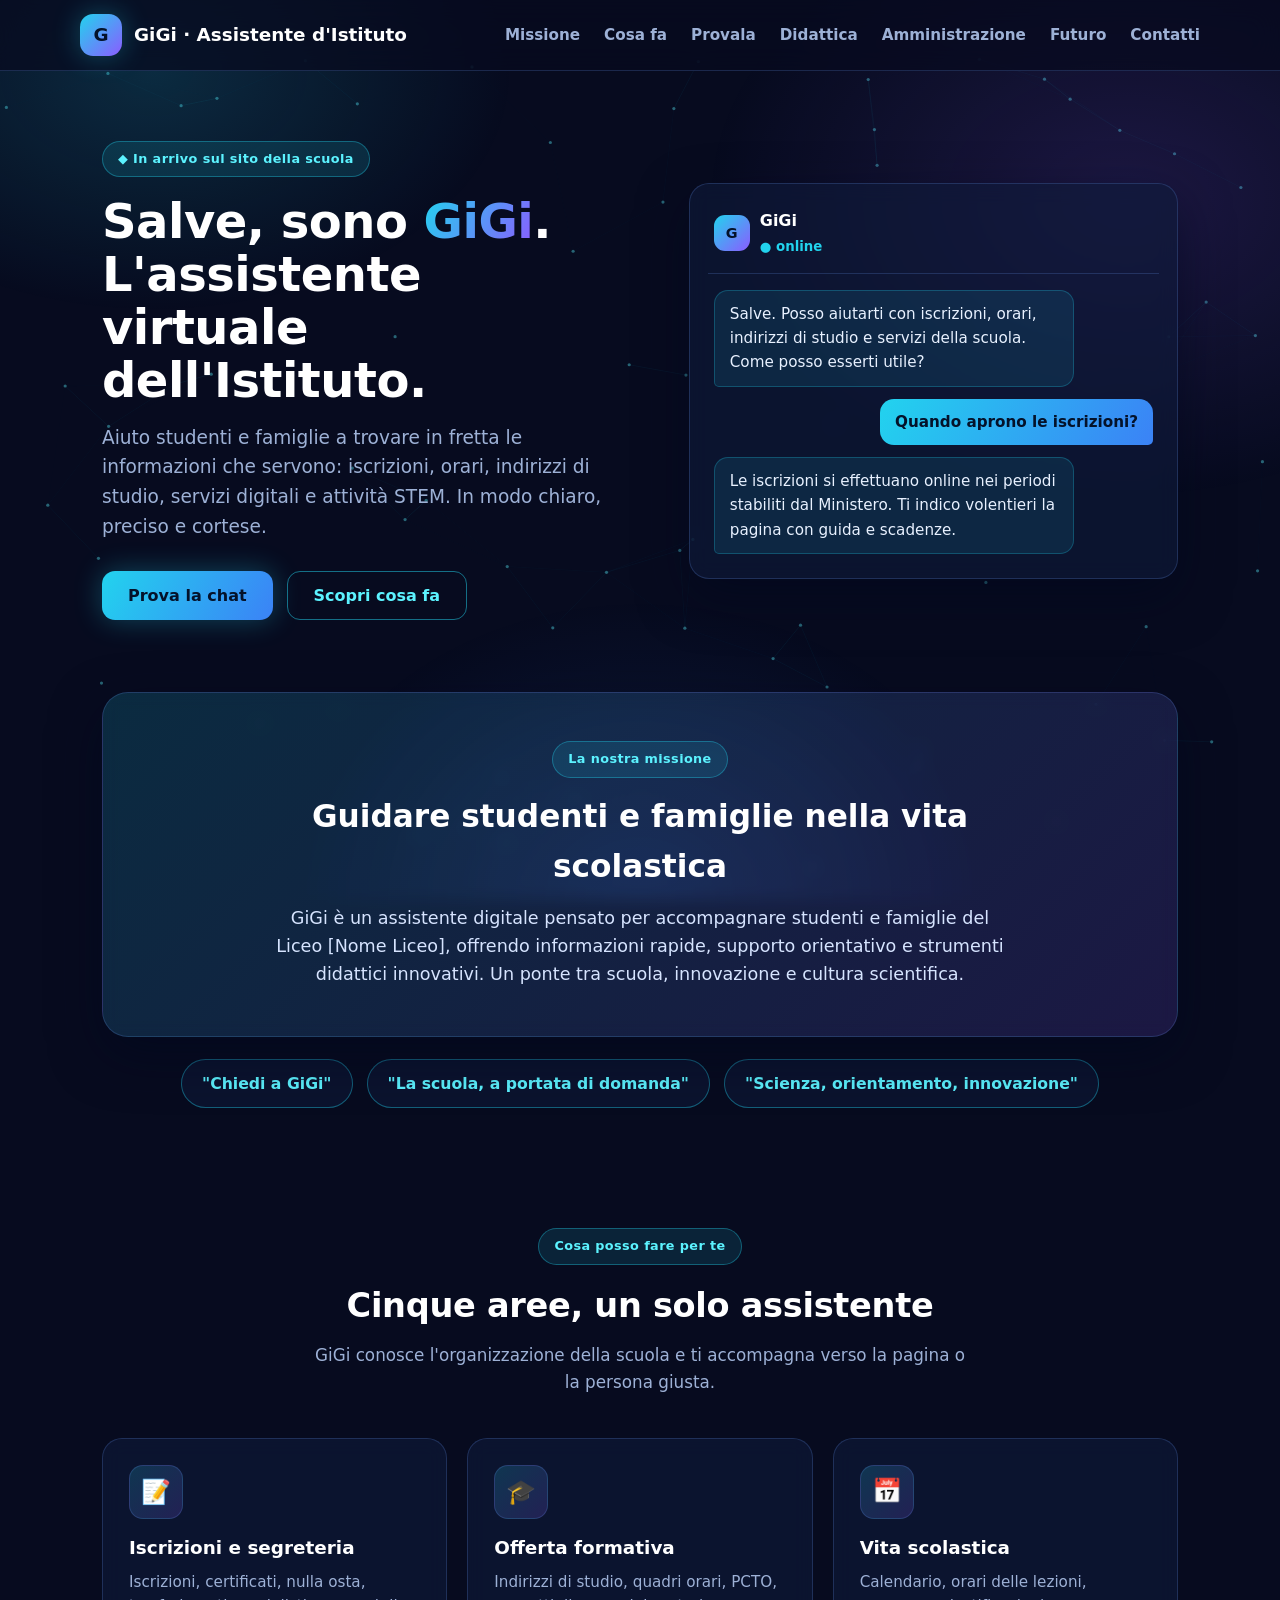
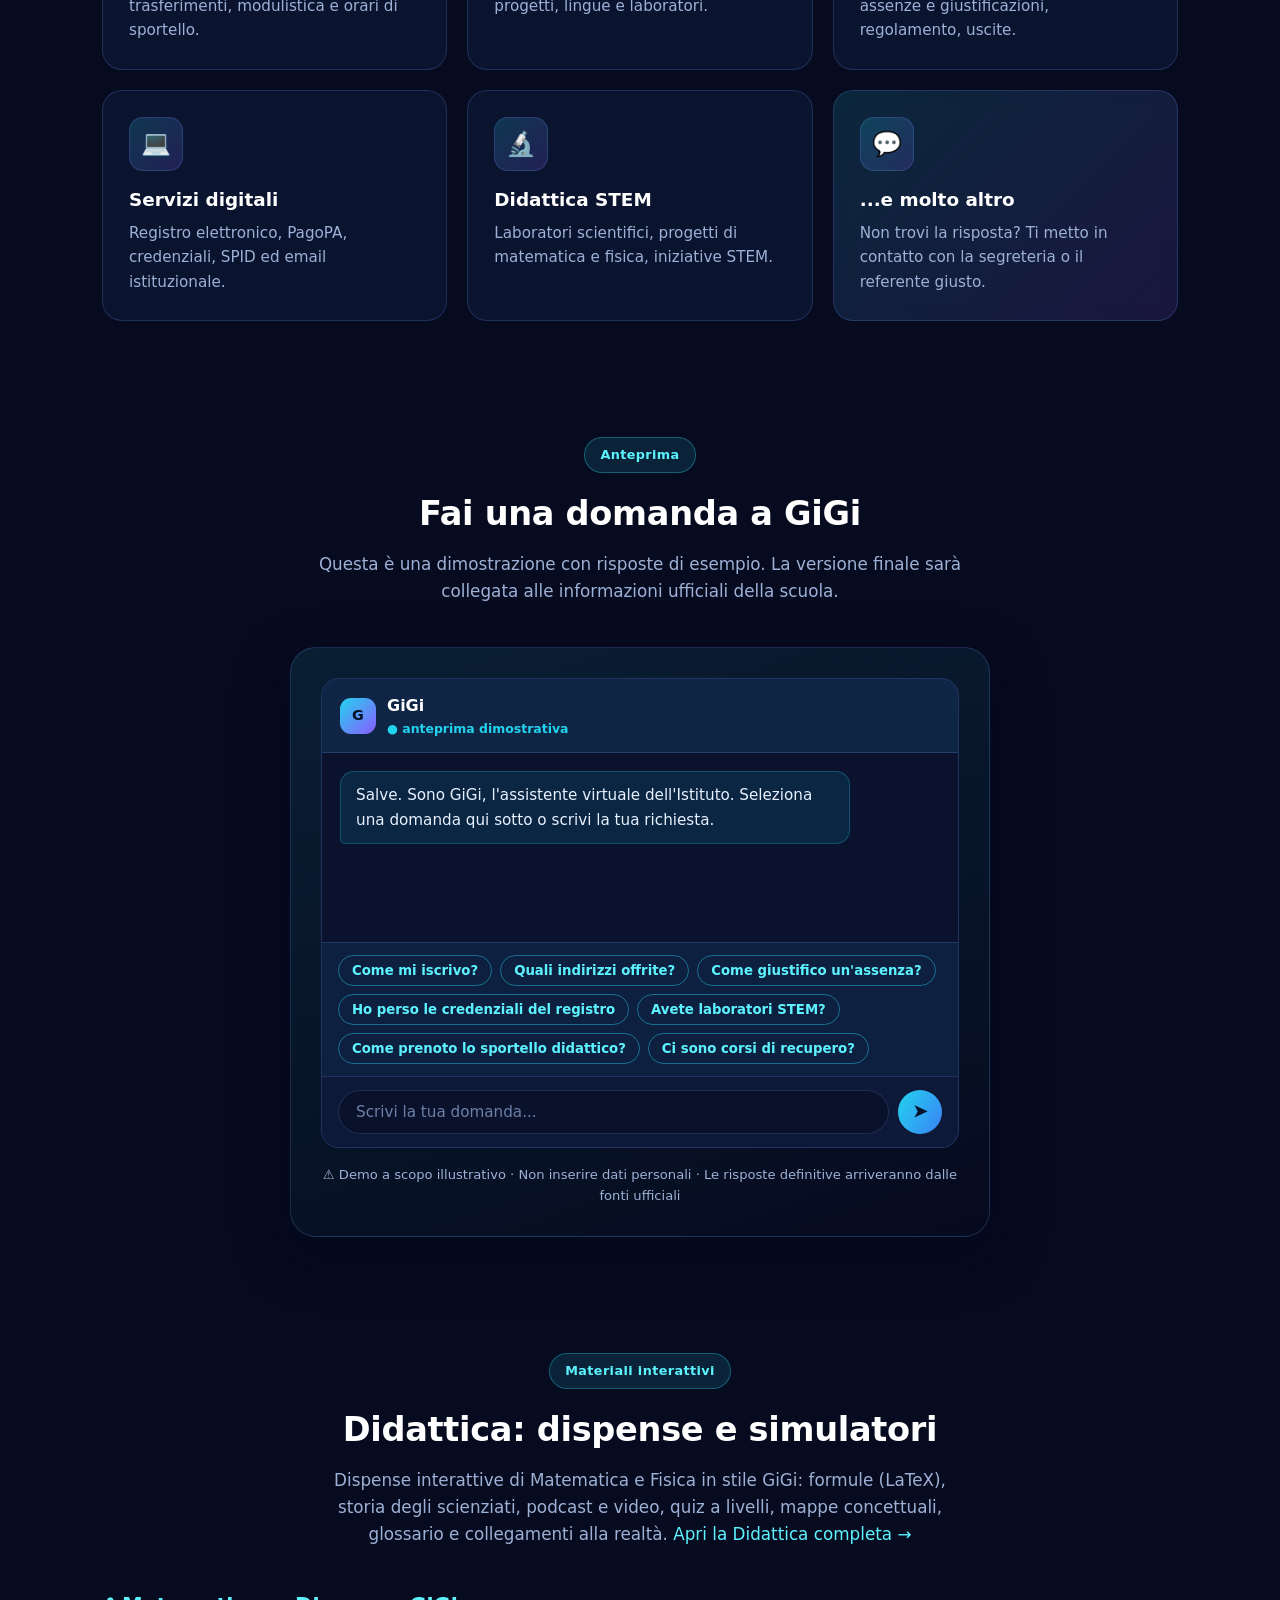
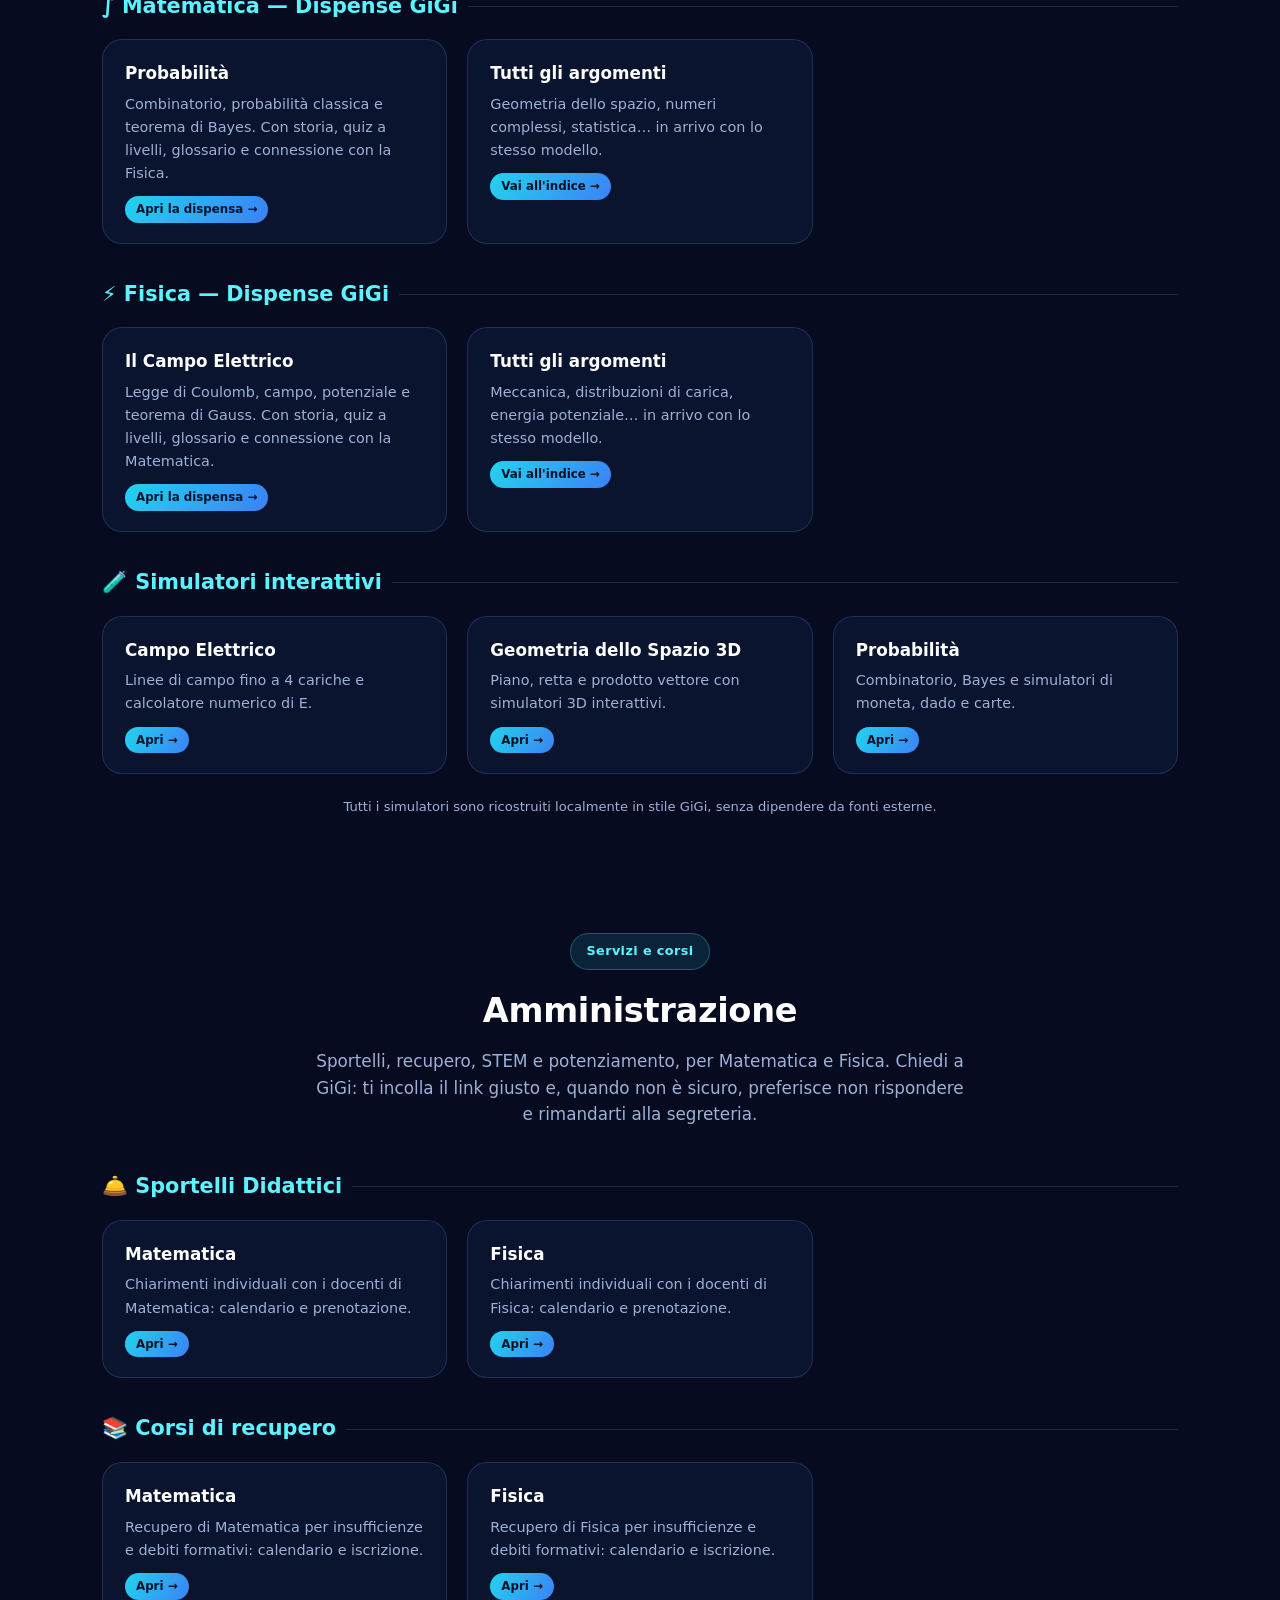
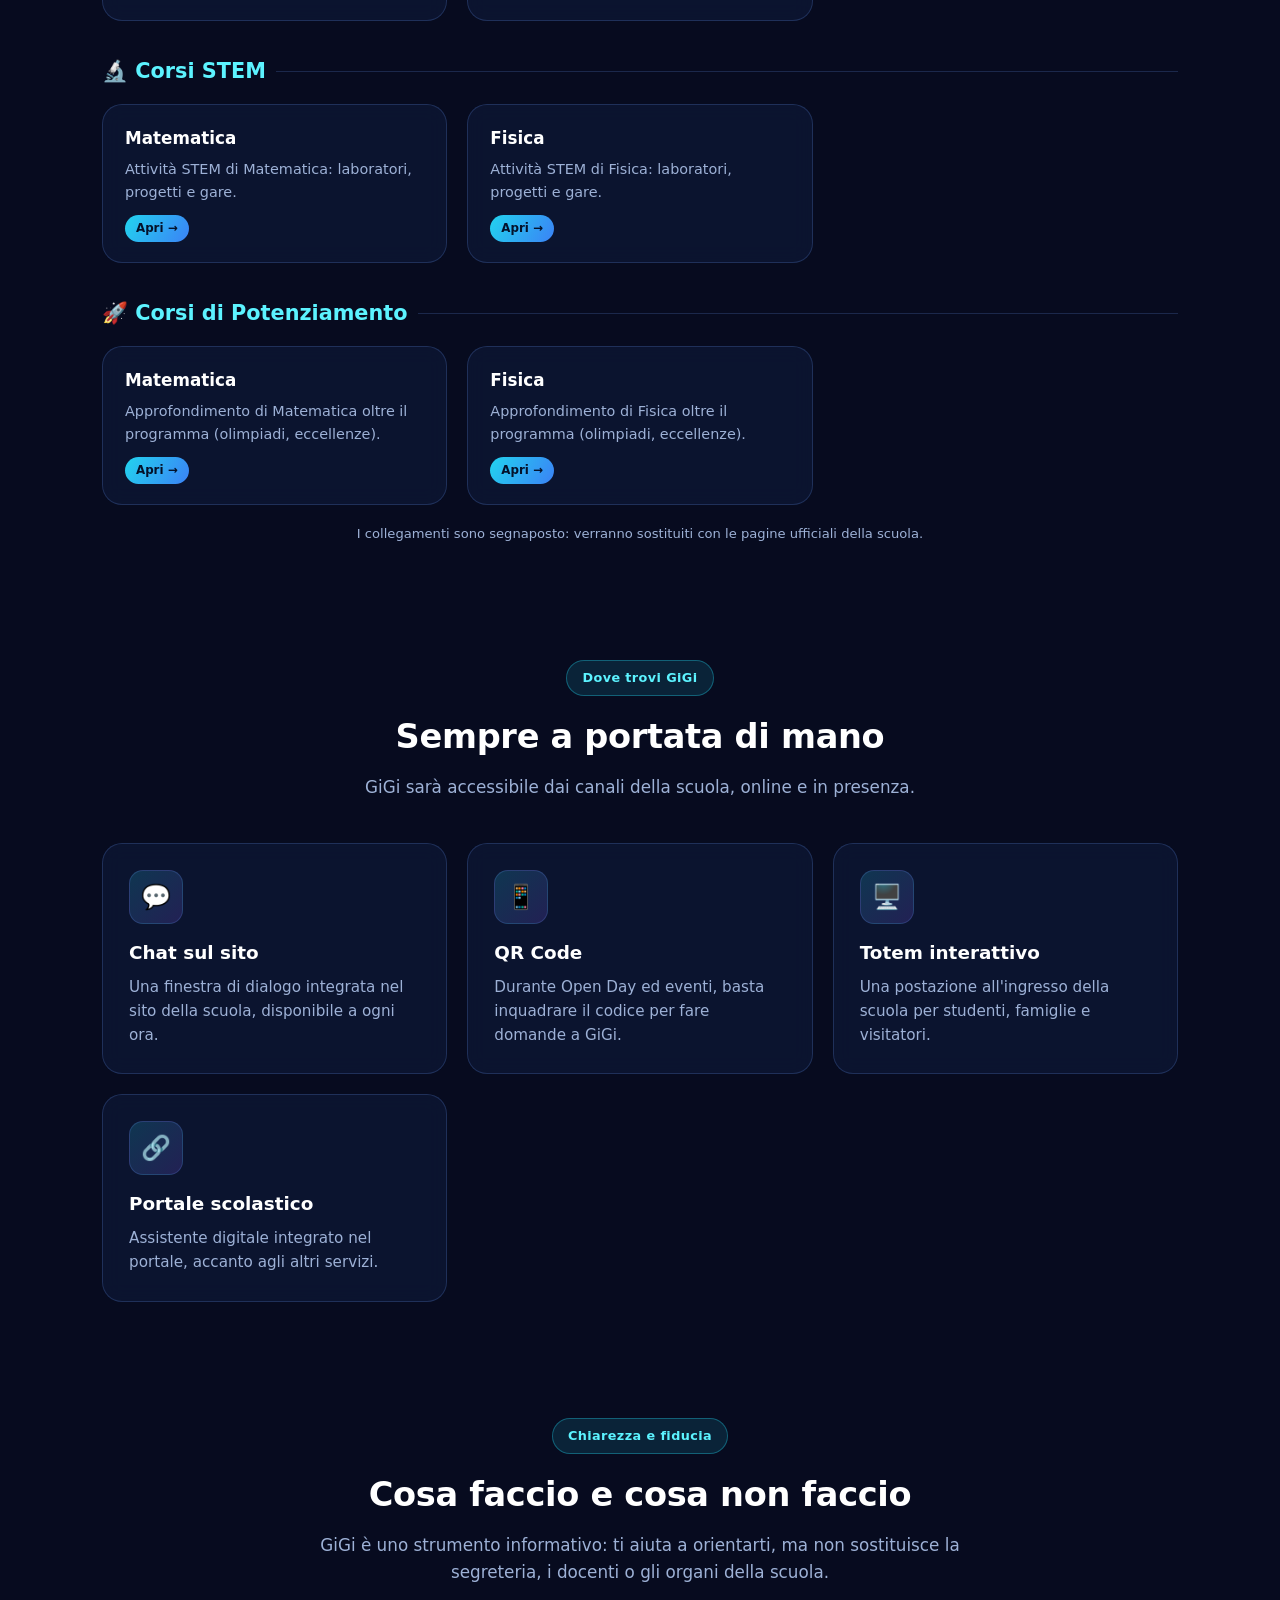
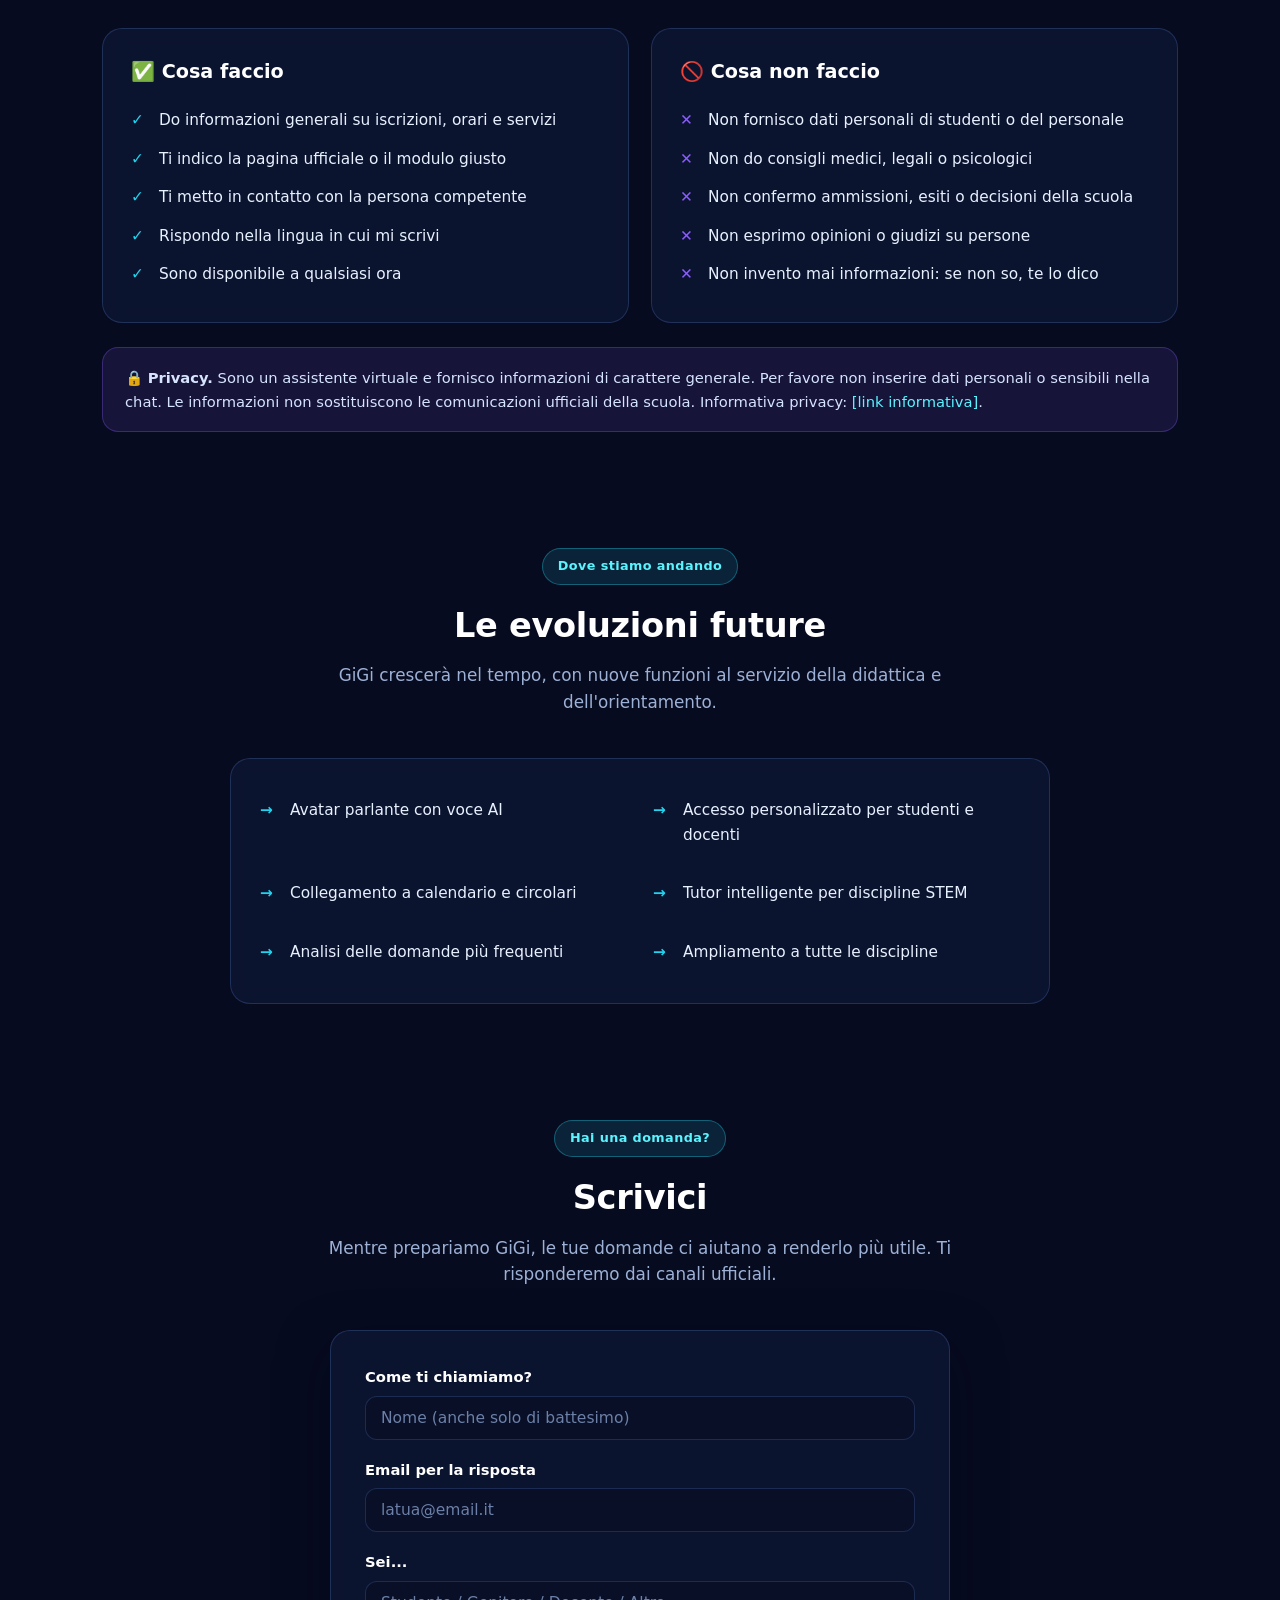
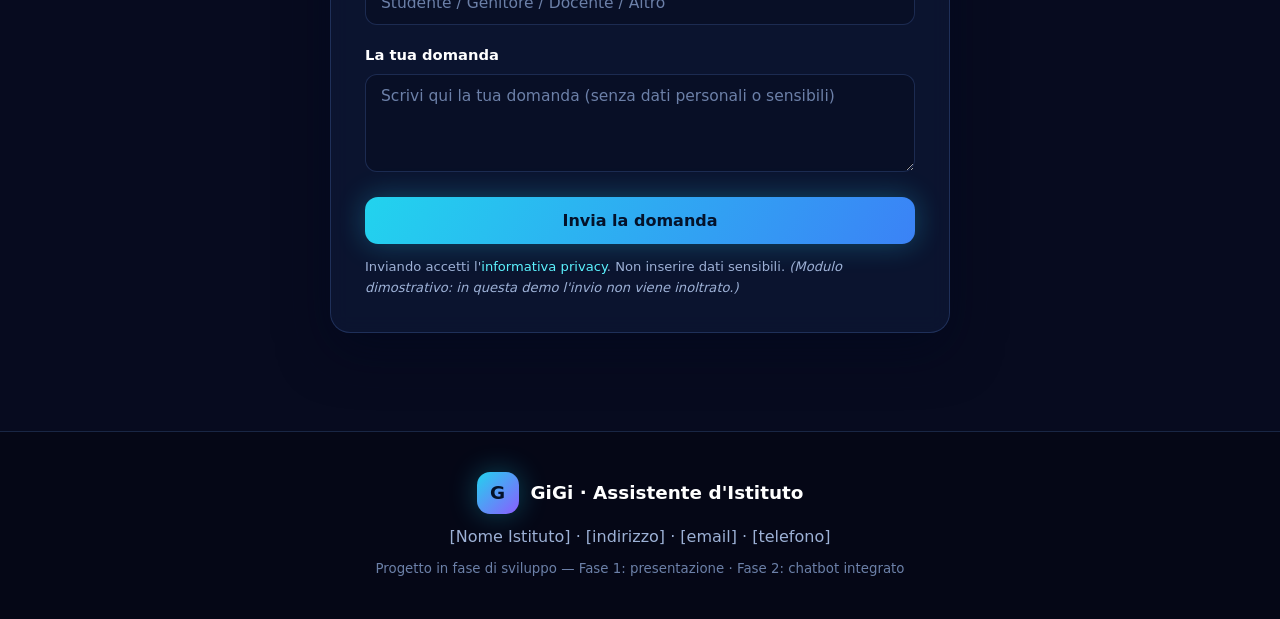
==== commit 14953f9b: "14th commit idem" ====
--- a/index.html
+++ b/index.html
@@ -141,6 +141,9 @@
   @media(max-width:1024px){
     .hero h1 span{background:linear-gradient(120deg,#5cf3ff,#b39bff);-webkit-background-clip:text;background-clip:text;-webkit-text-fill-color:transparent}
   }
+  @media (pointer:coarse){
+    .hero h1 span{background:linear-gradient(120deg,#5cf3ff,#b39bff);-webkit-background-clip:text;background-clip:text;-webkit-text-fill-color:transparent}
+  }
 </style>
 </head>
 <body>
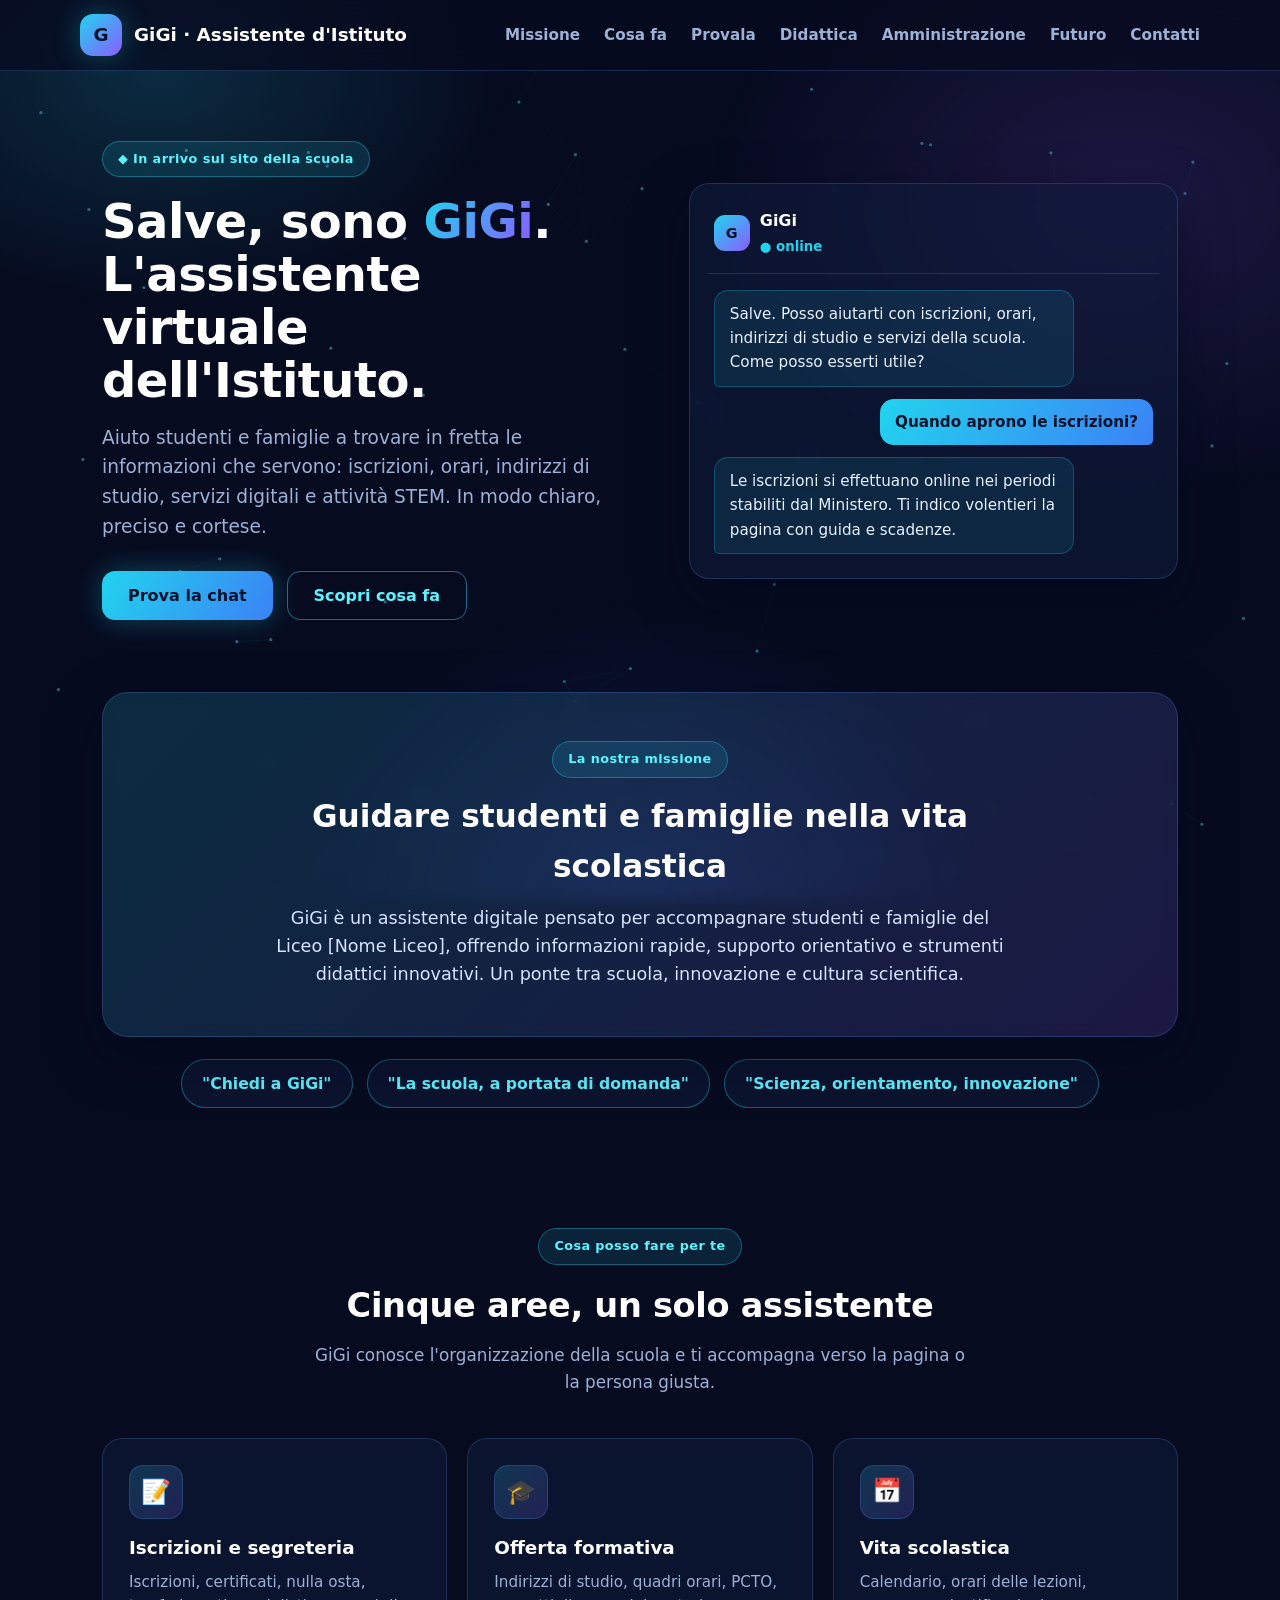
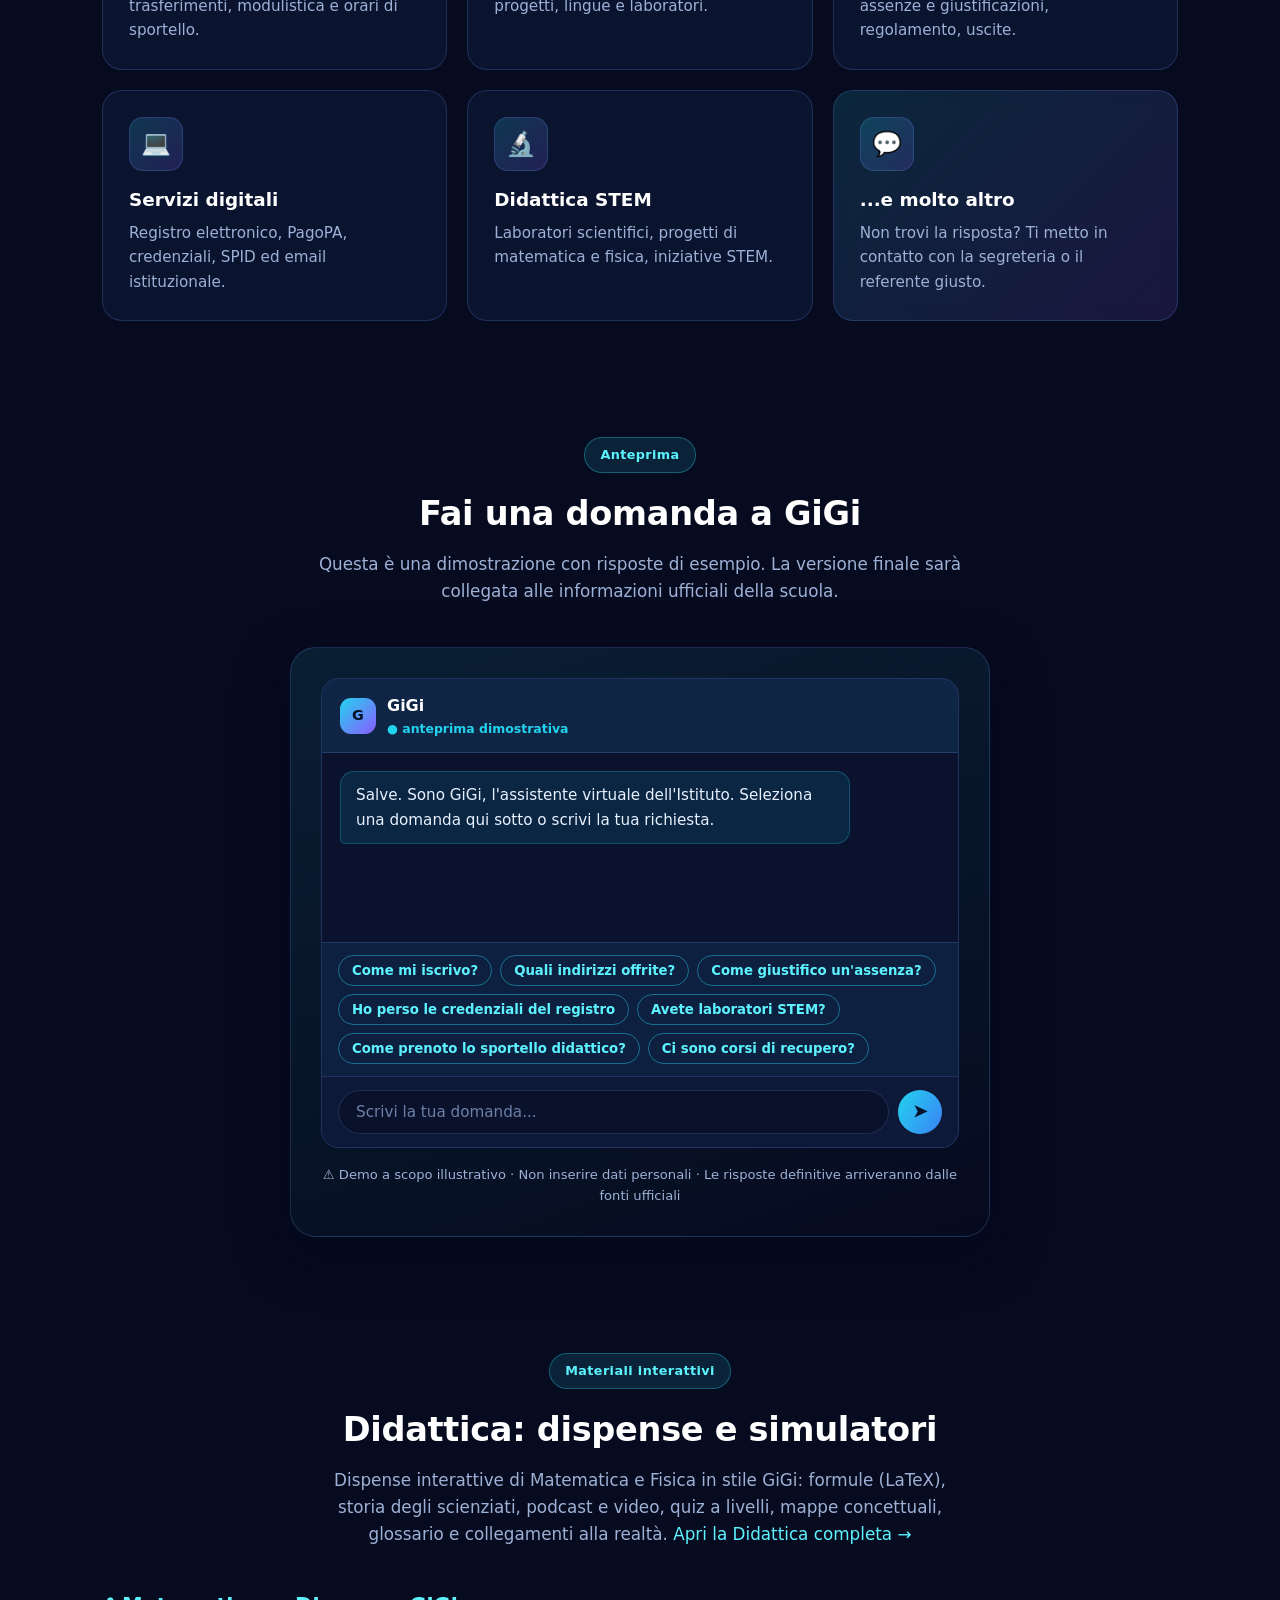
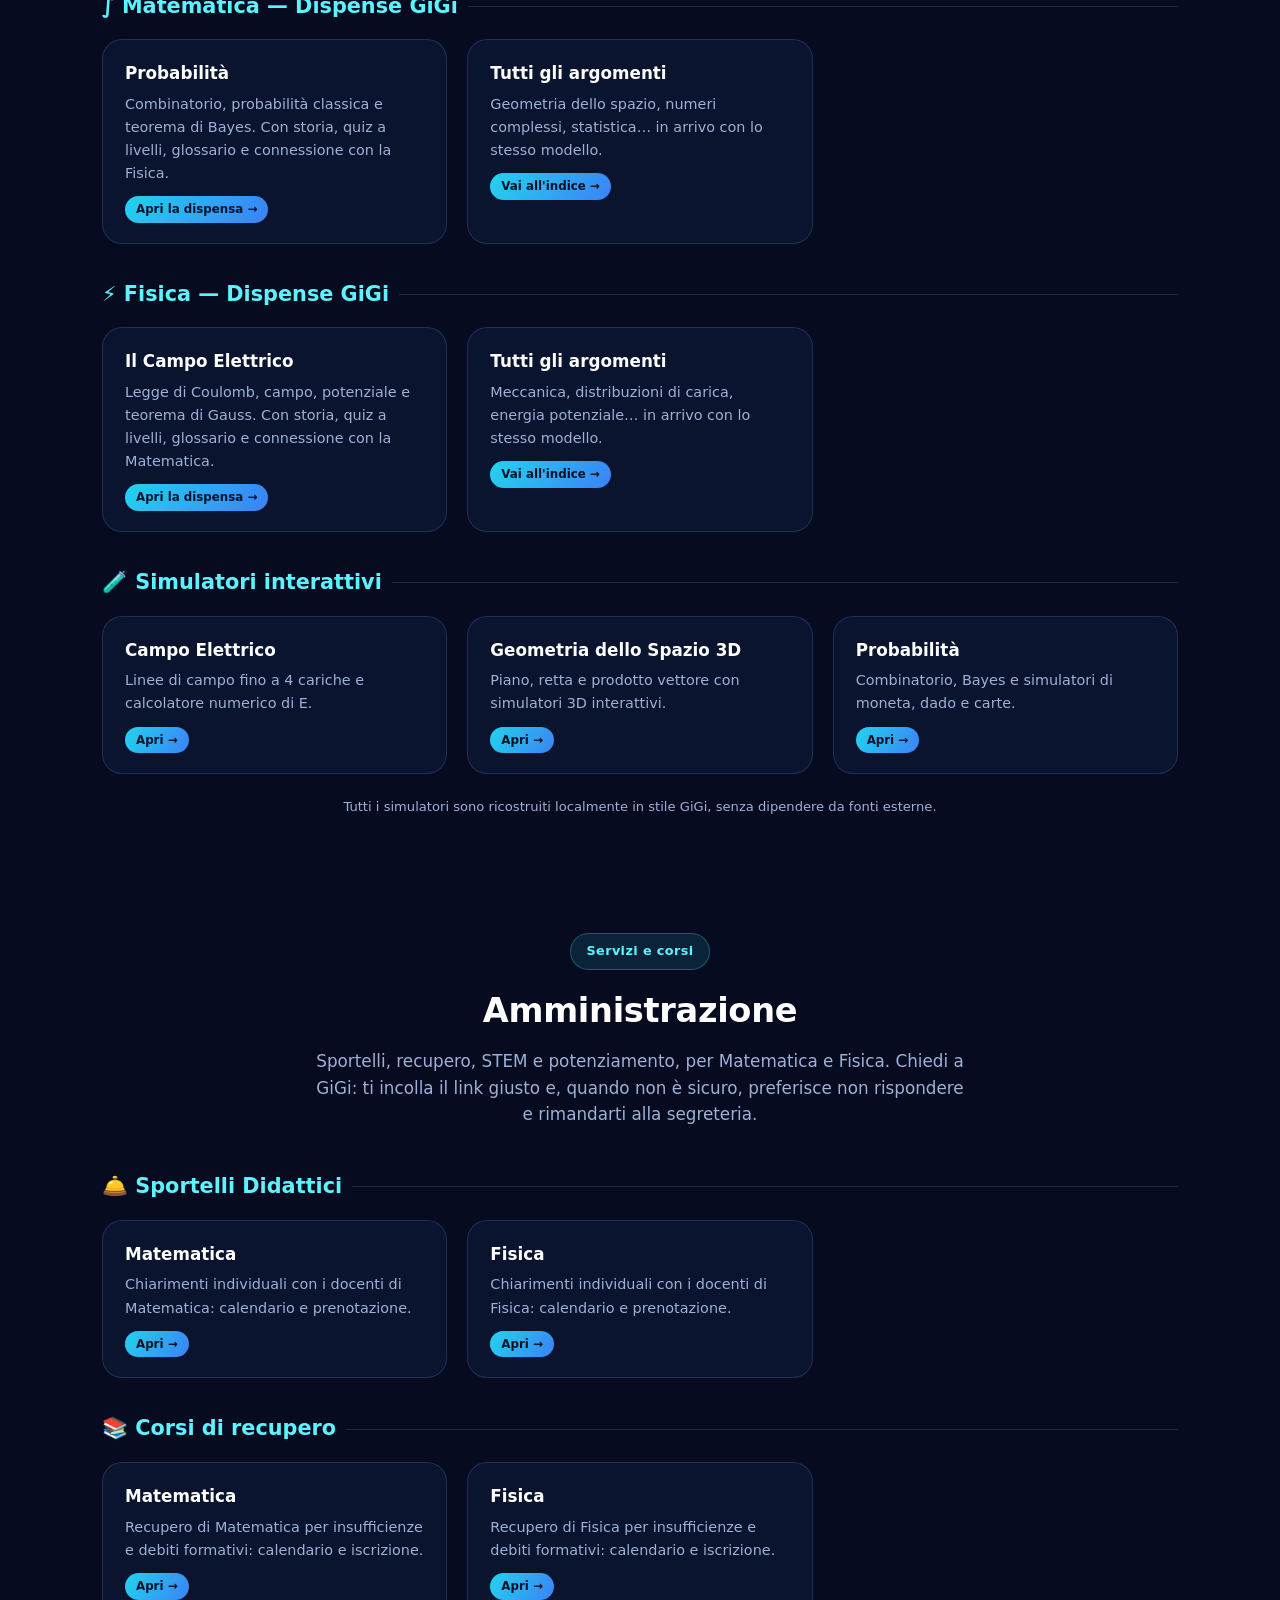
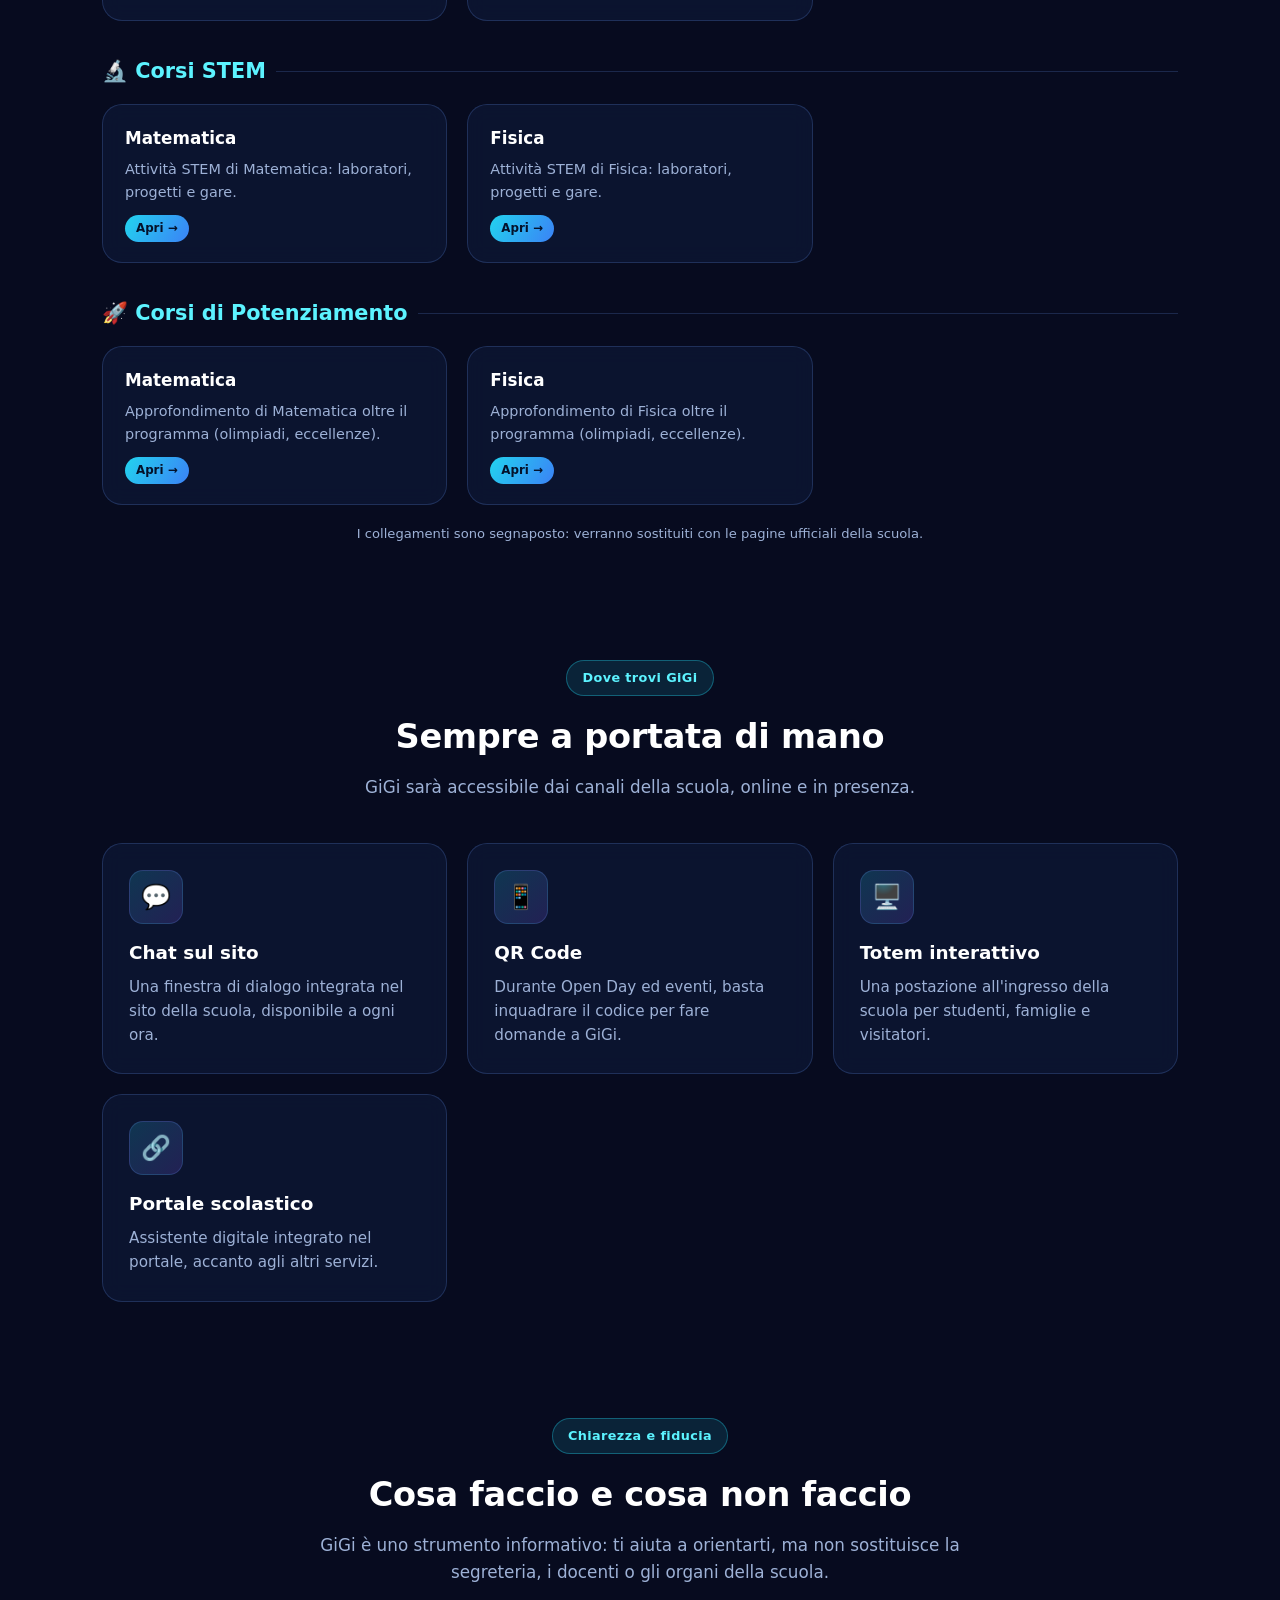
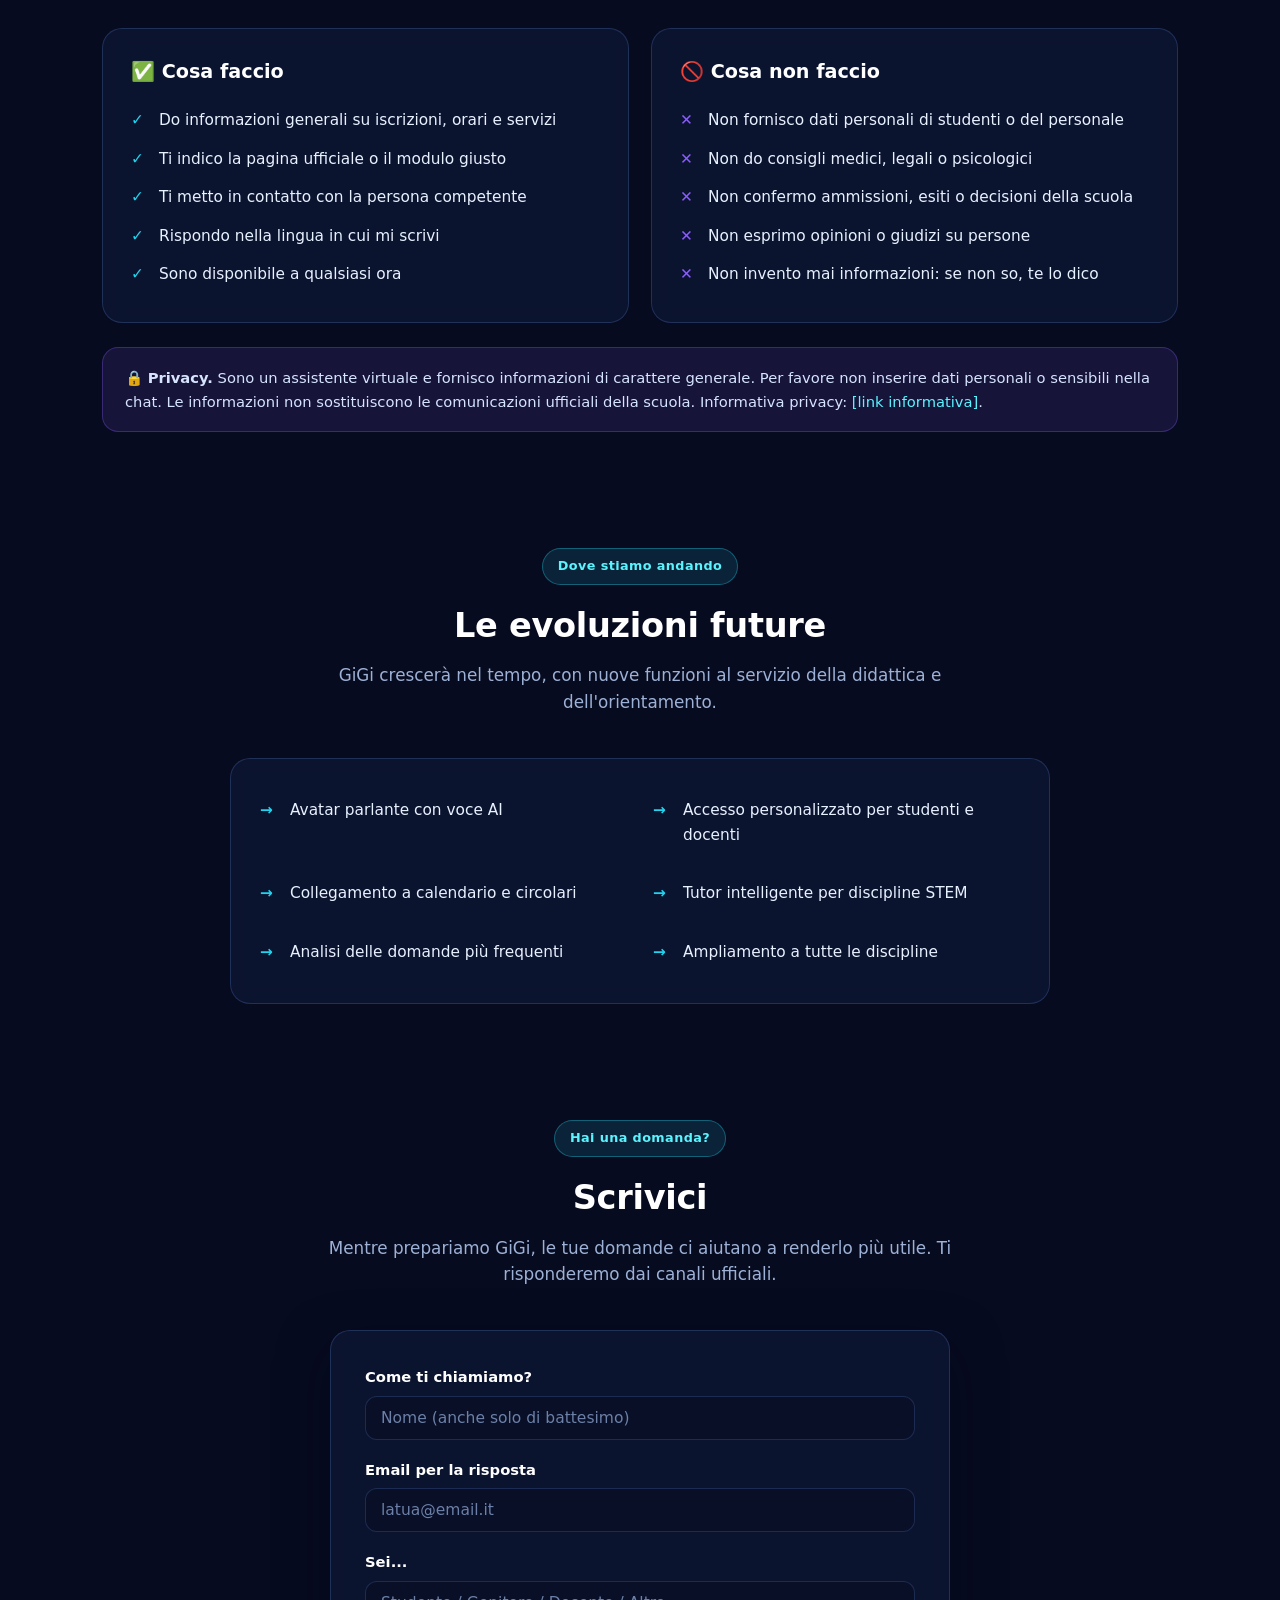
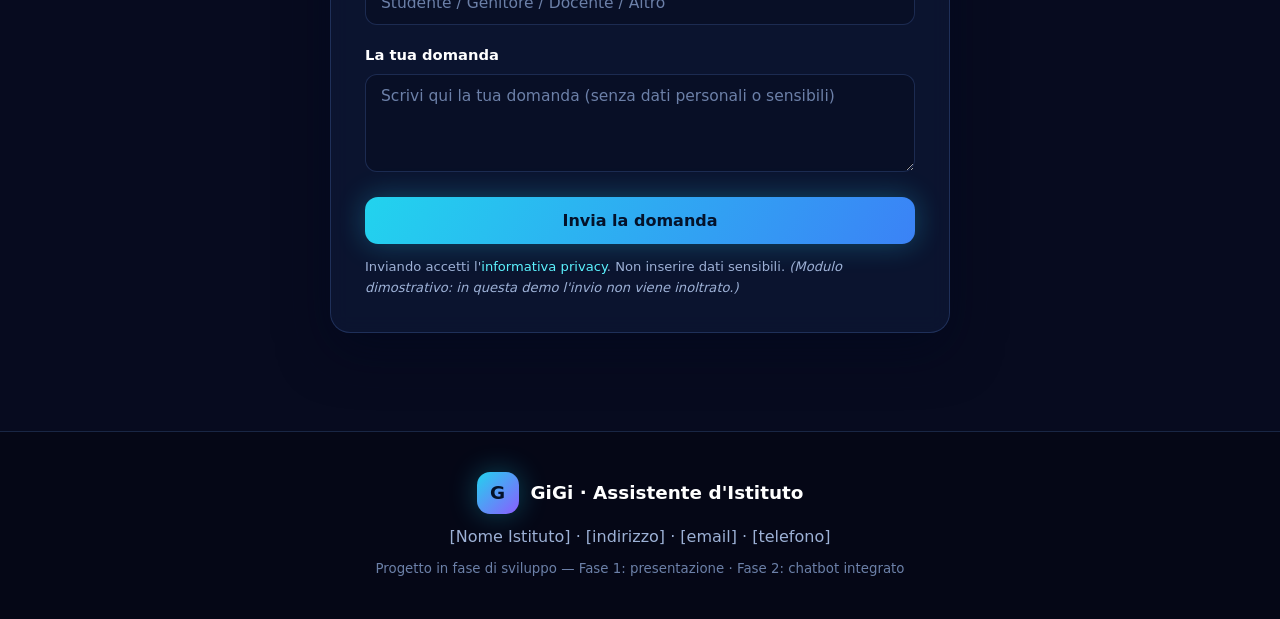
==== commit 46b28c51: "15th commit idem 2" ====
--- a/index.html
+++ b/index.html
@@ -139,10 +139,10 @@
     .suggest .chip{flex:0 0 auto}
   }
   @media(max-width:1024px){
-    .hero h1 span{background:linear-gradient(120deg,#5cf3ff,#b39bff);-webkit-background-clip:text;background-clip:text;-webkit-text-fill-color:transparent}
+    .hero h1 span{background:none;-webkit-text-fill-color:#dffaff;color:#dffaff}
   }
   @media (pointer:coarse){
-    .hero h1 span{background:linear-gradient(120deg,#5cf3ff,#b39bff);-webkit-background-clip:text;background-clip:text;-webkit-text-fill-color:transparent}
+    .hero h1 span{background:none;-webkit-text-fill-color:#dffaff;color:#dffaff}
   }
 </style>
 </head>
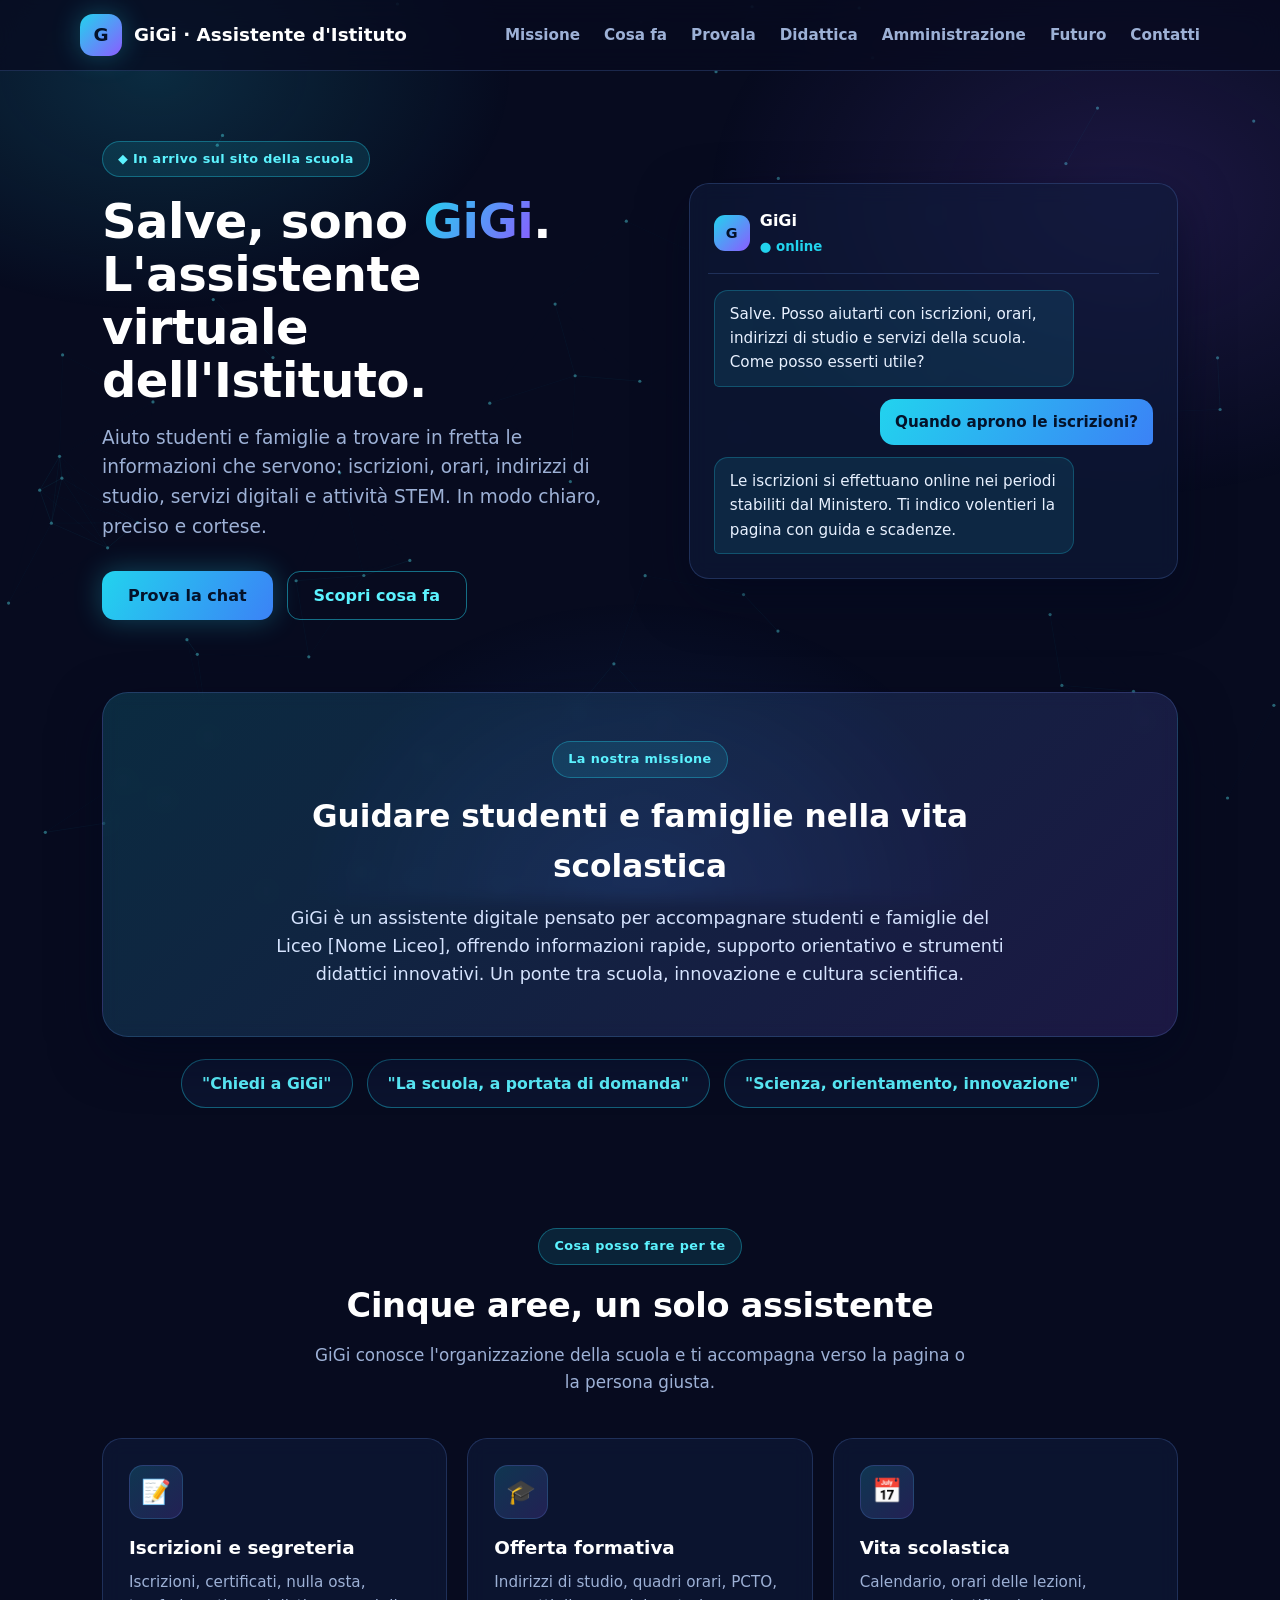
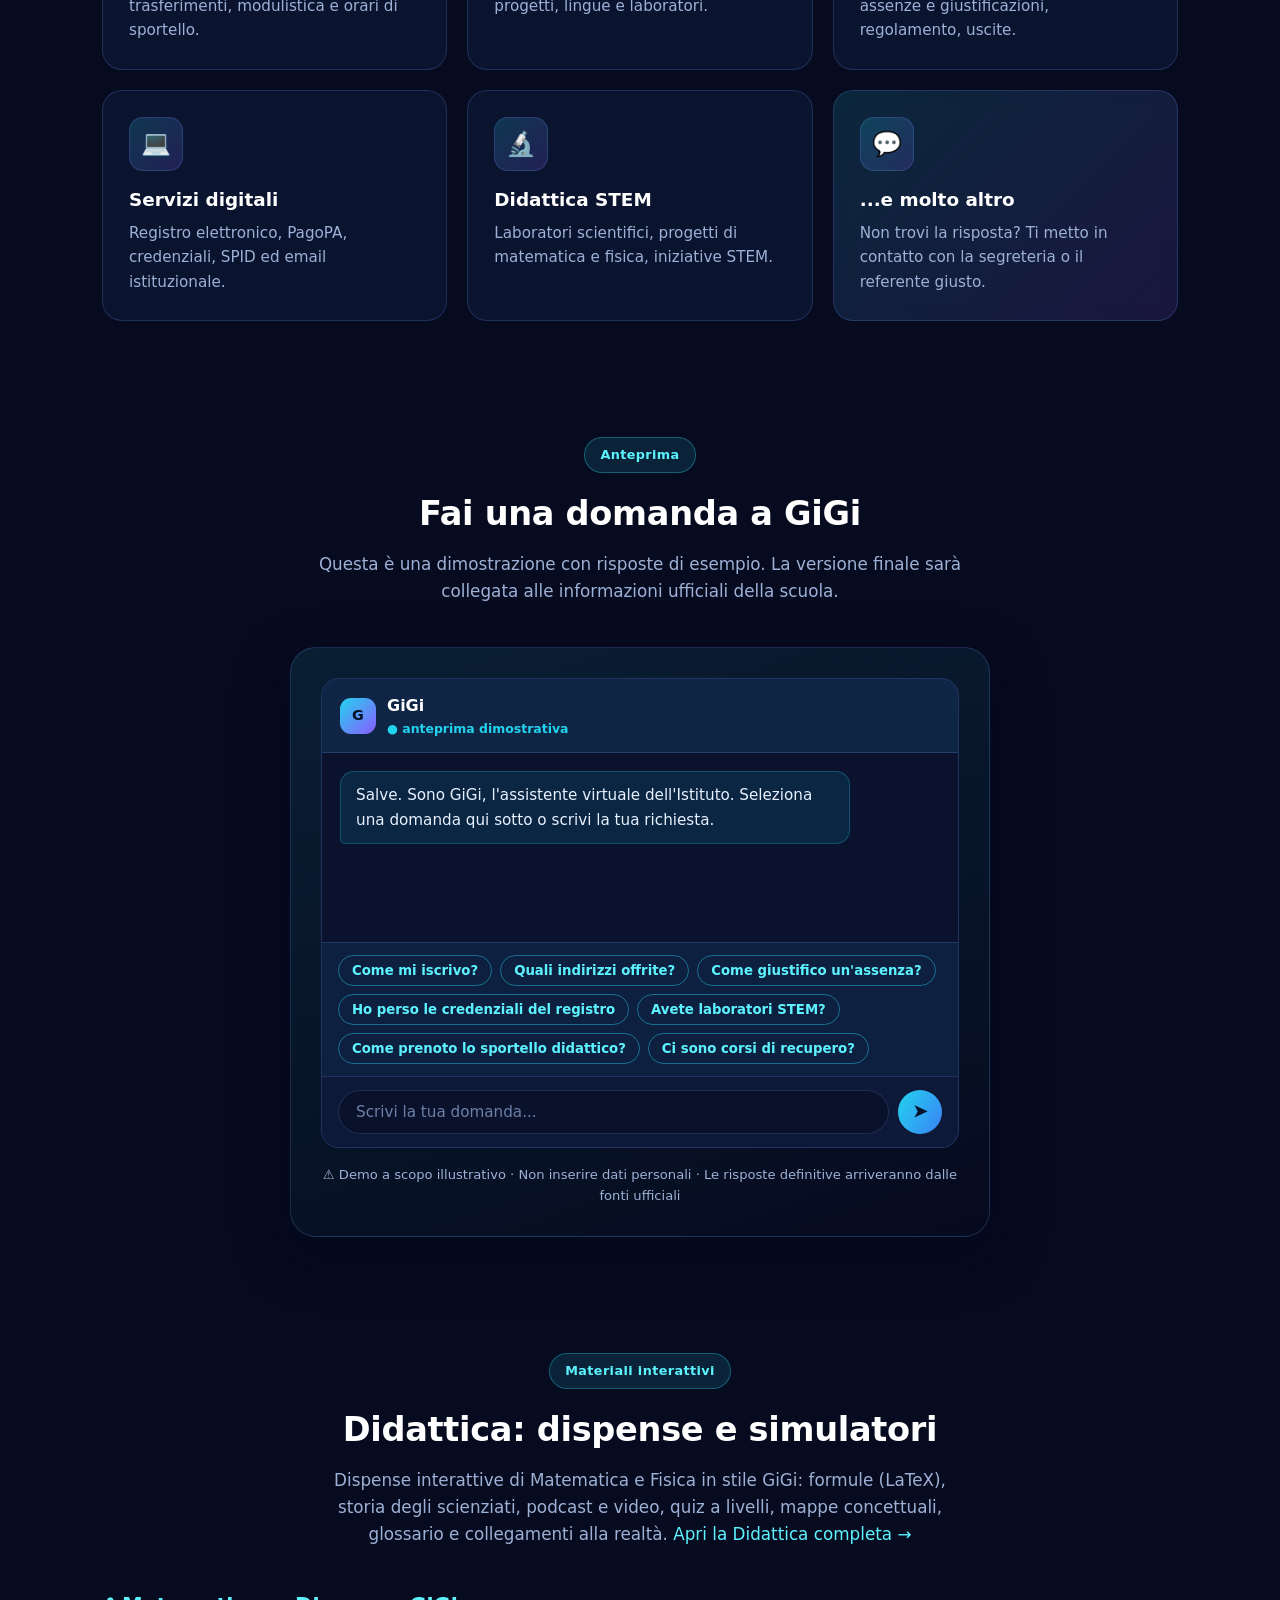
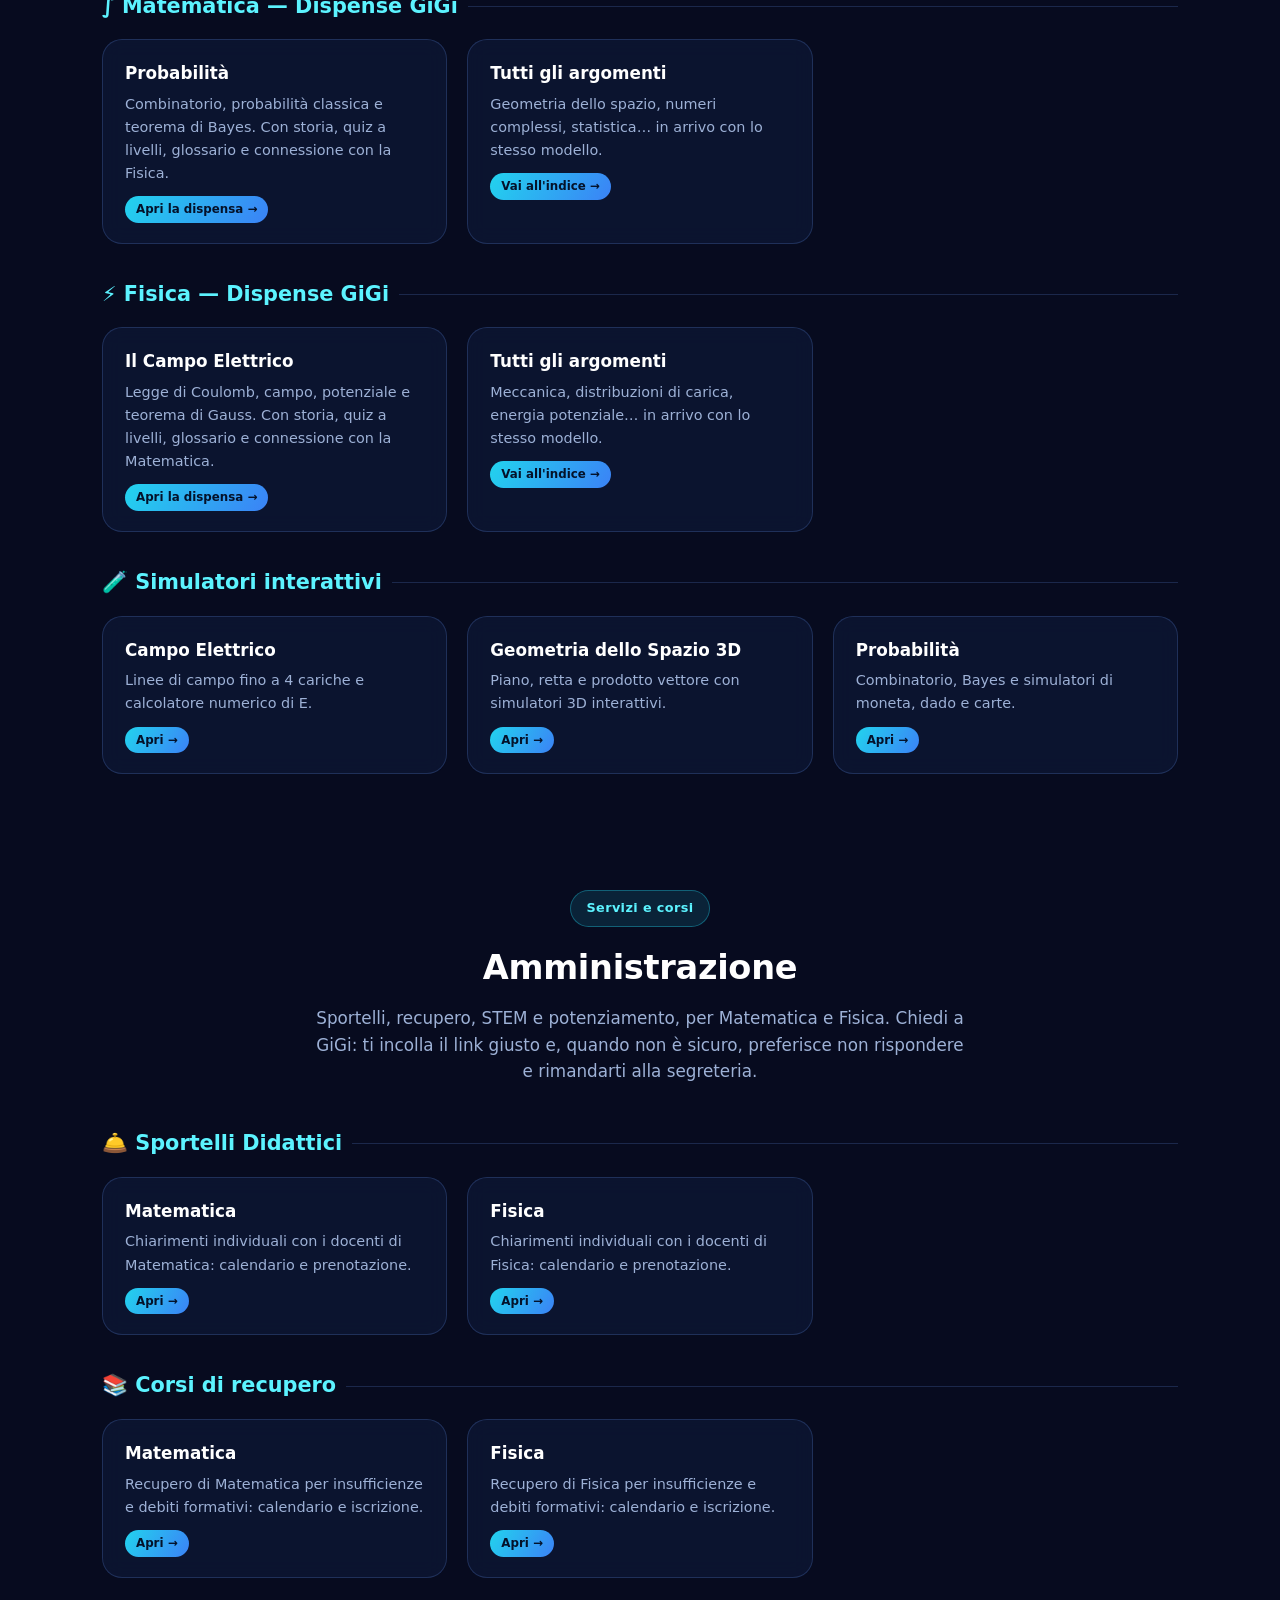
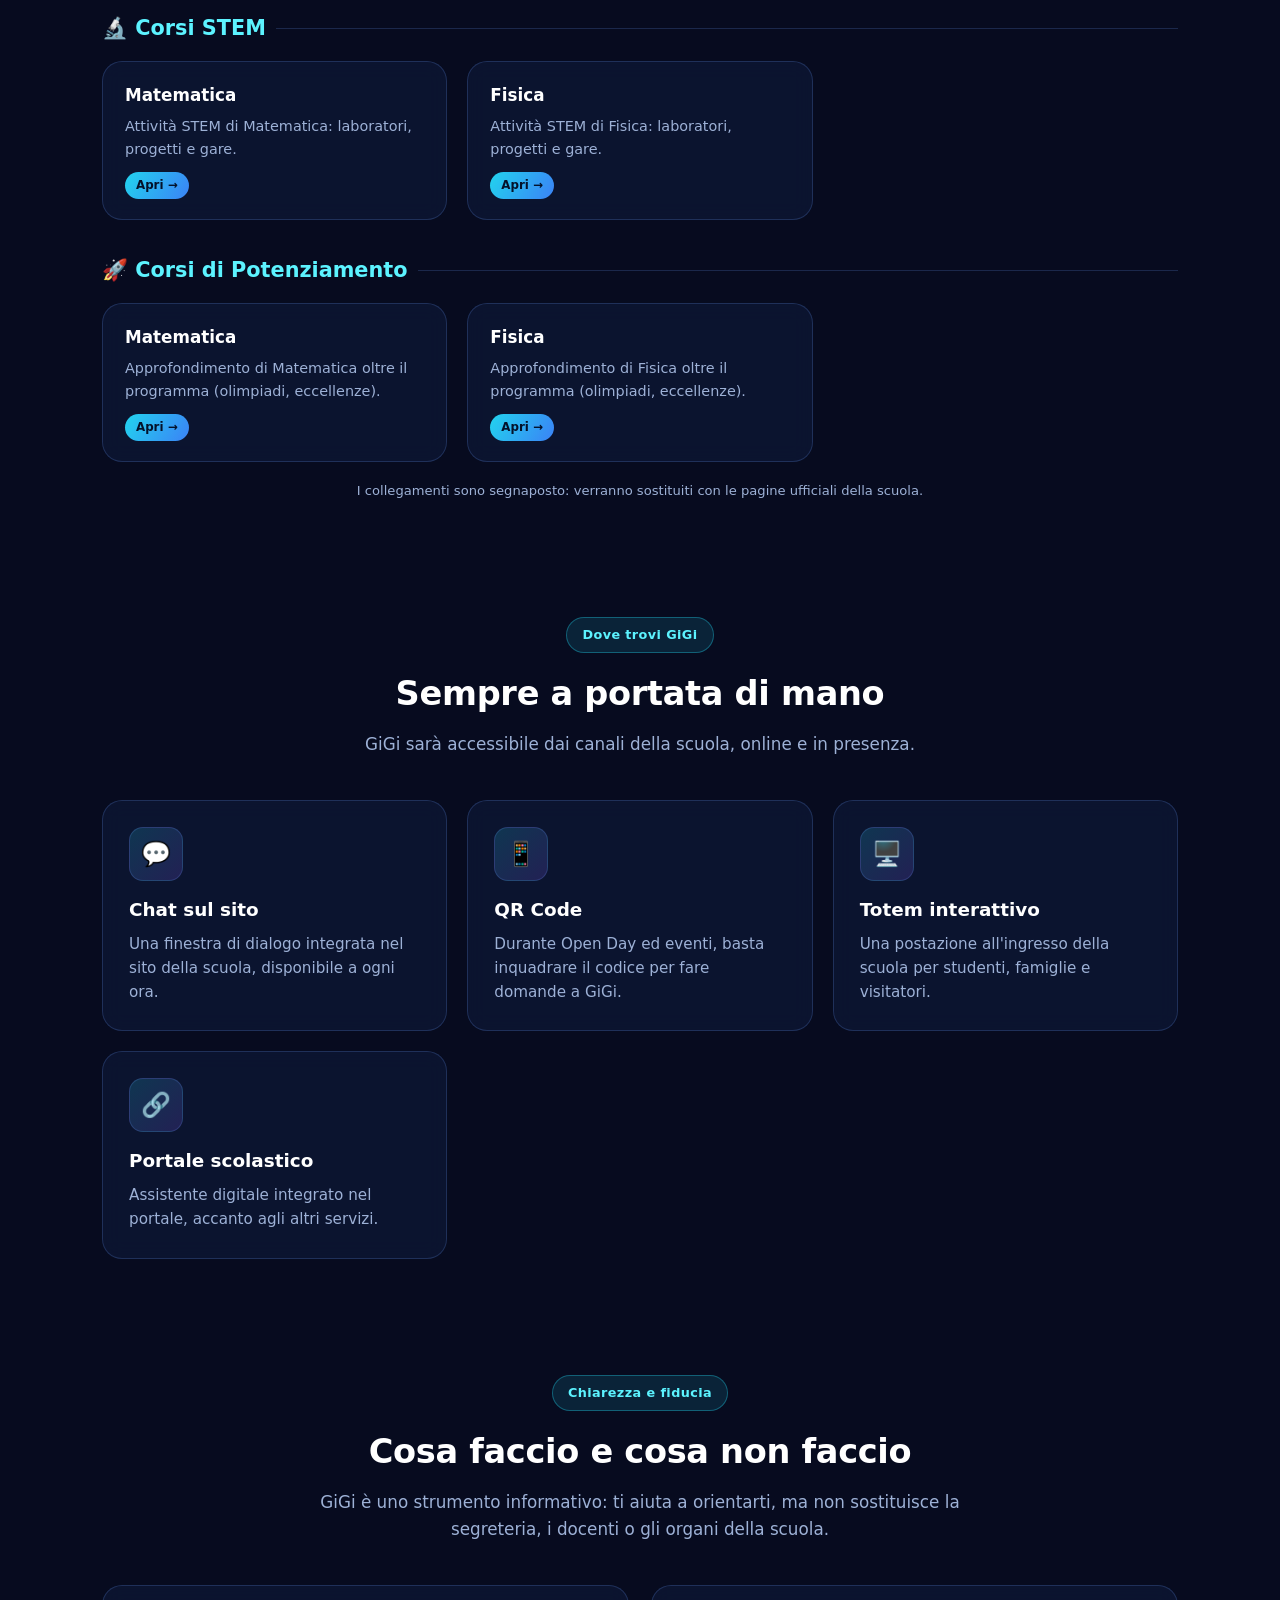
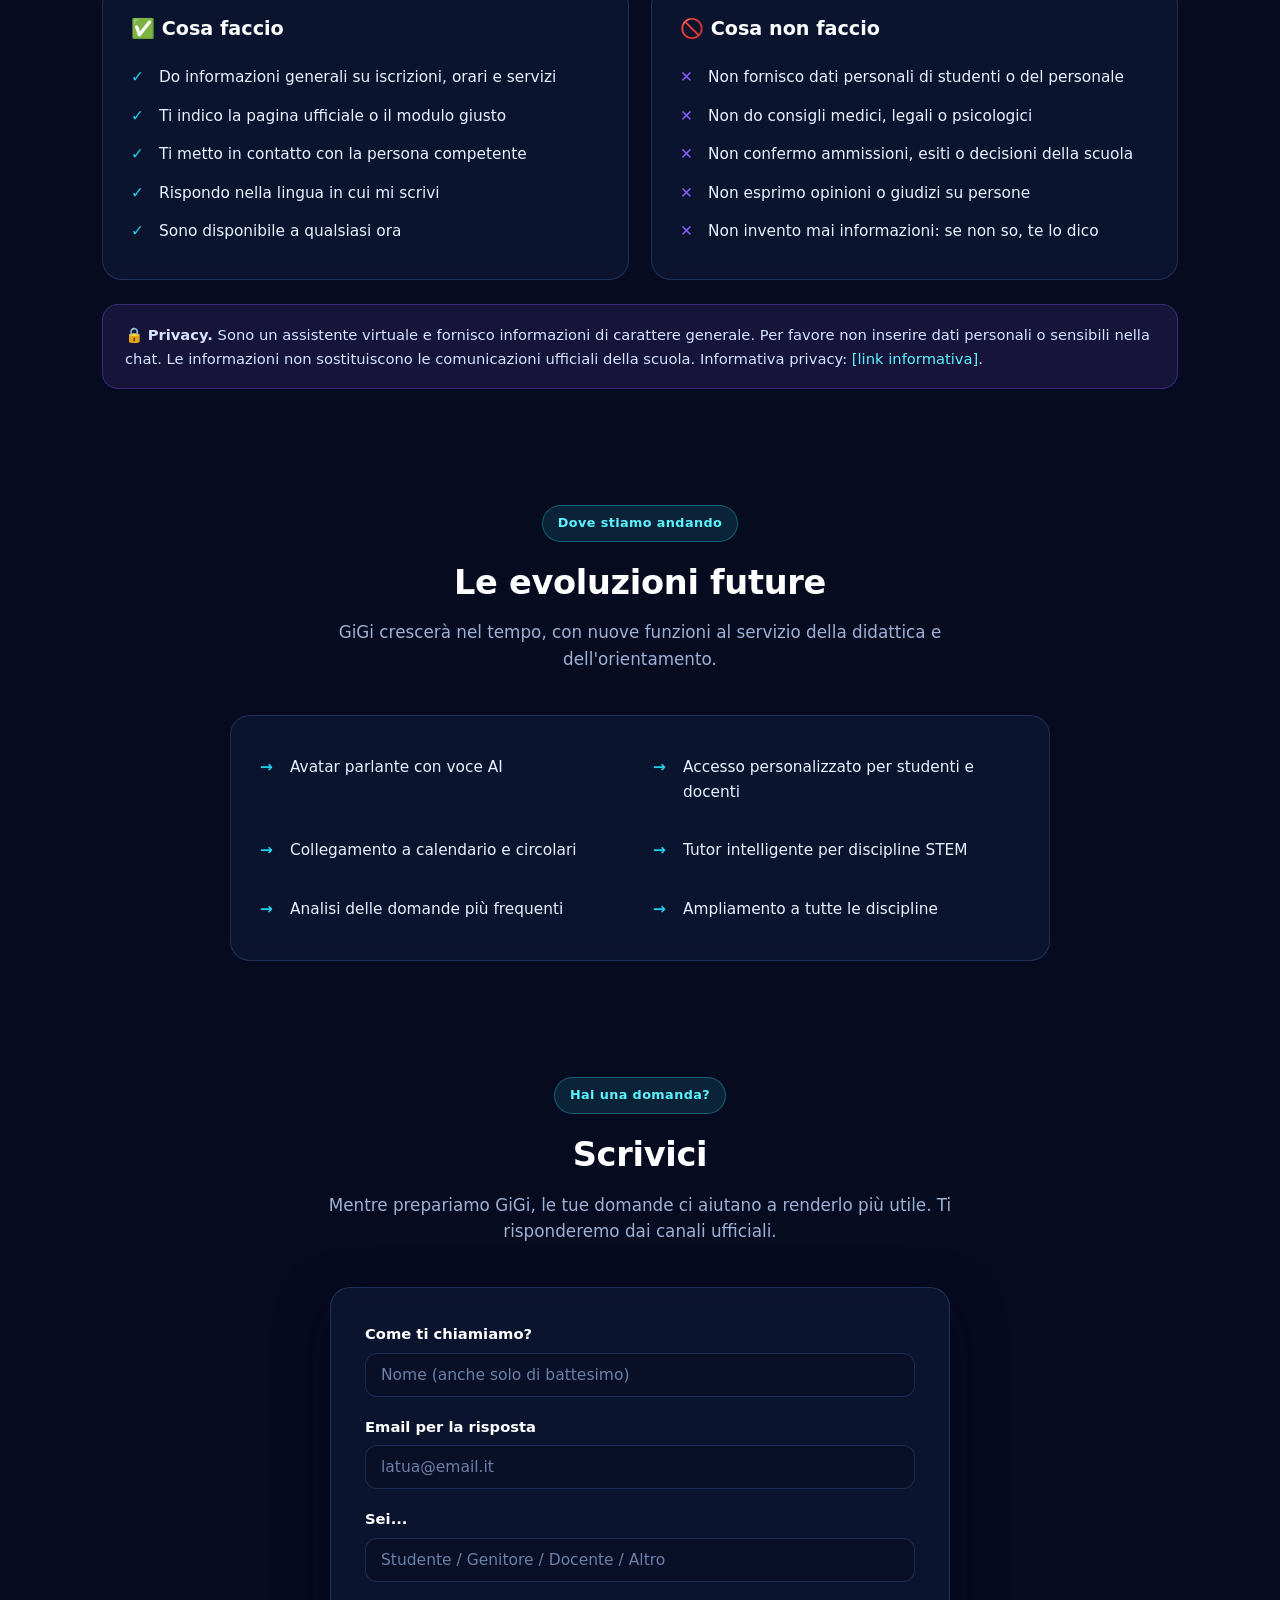
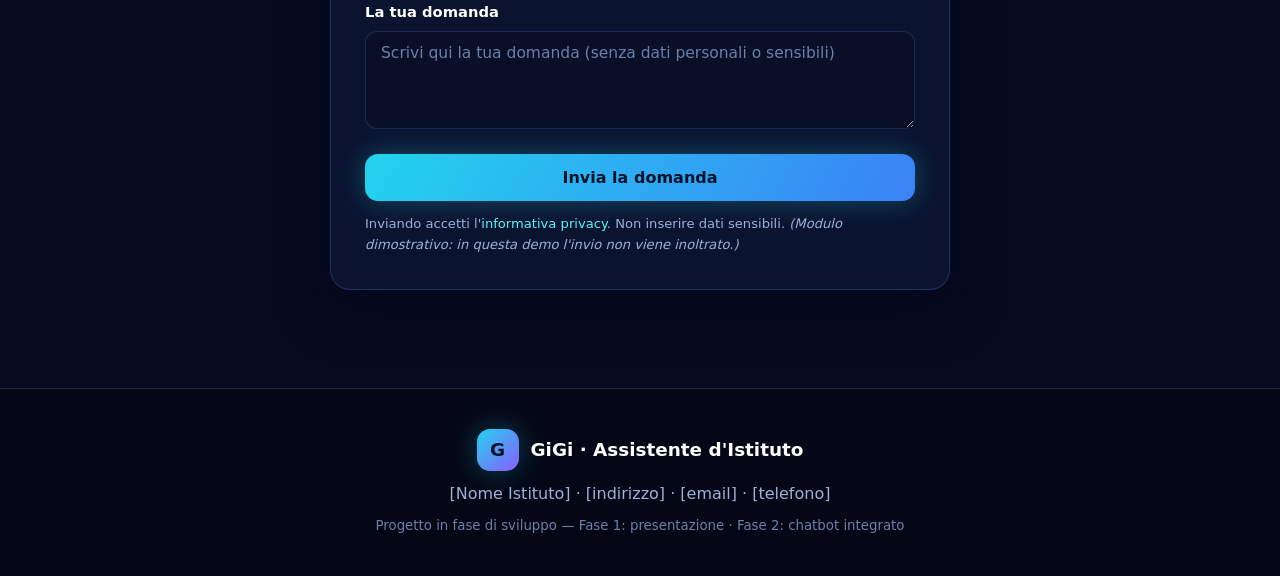
==== commit 2f63456b: "14th commit linee di forza e-" ====
--- a/index.html
+++ b/index.html
@@ -281,7 +281,6 @@
       <a class="dcard card glass" href="didattica/sim-probabilita.html"><h3>Probabilità</h3><p>Combinatorio, Bayes e simulatori di moneta, dado e carte.</p><span class="tag">Apri →</span></a>
     </div>
 
-    <p class="demo-note" style="margin-top:22px">Tutti i simulatori sono ricostruiti localmente in stile GiGi, senza dipendere da fonti esterne.</p>
   </div>
 </section>
 
